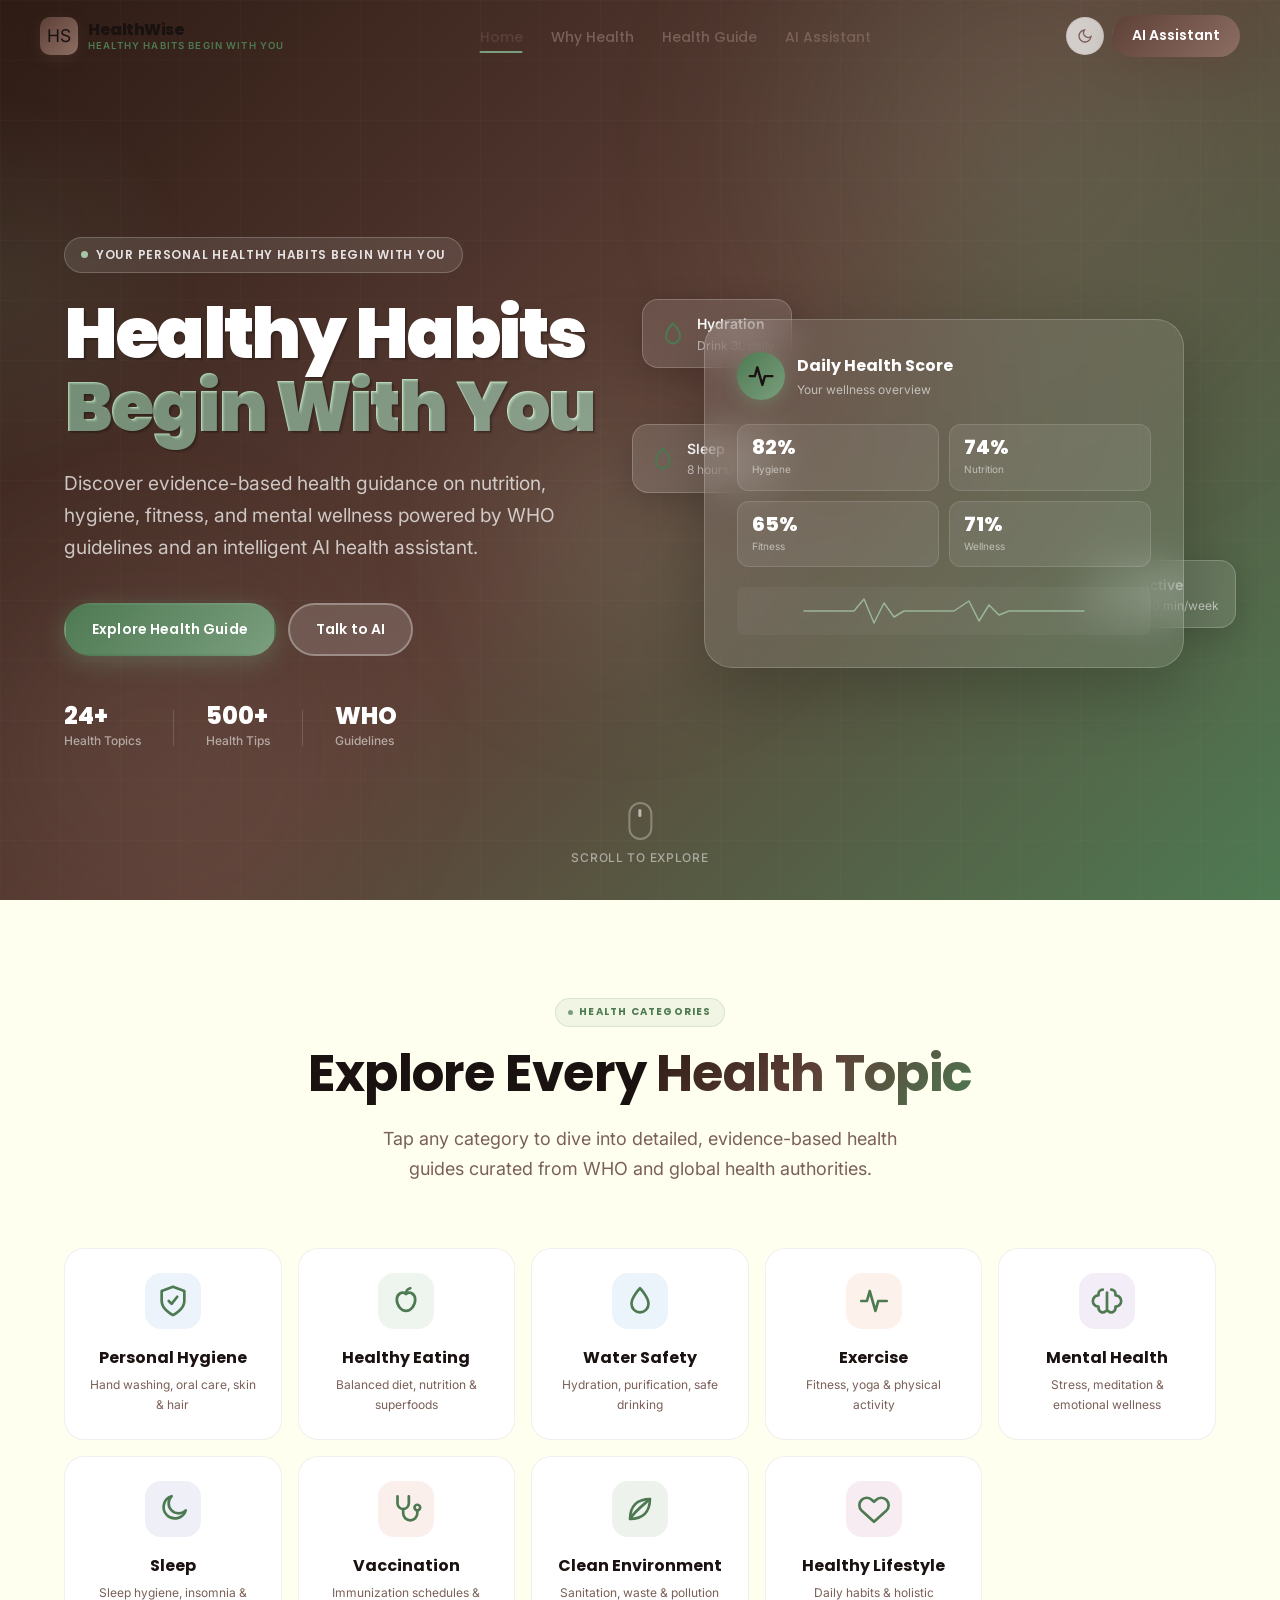
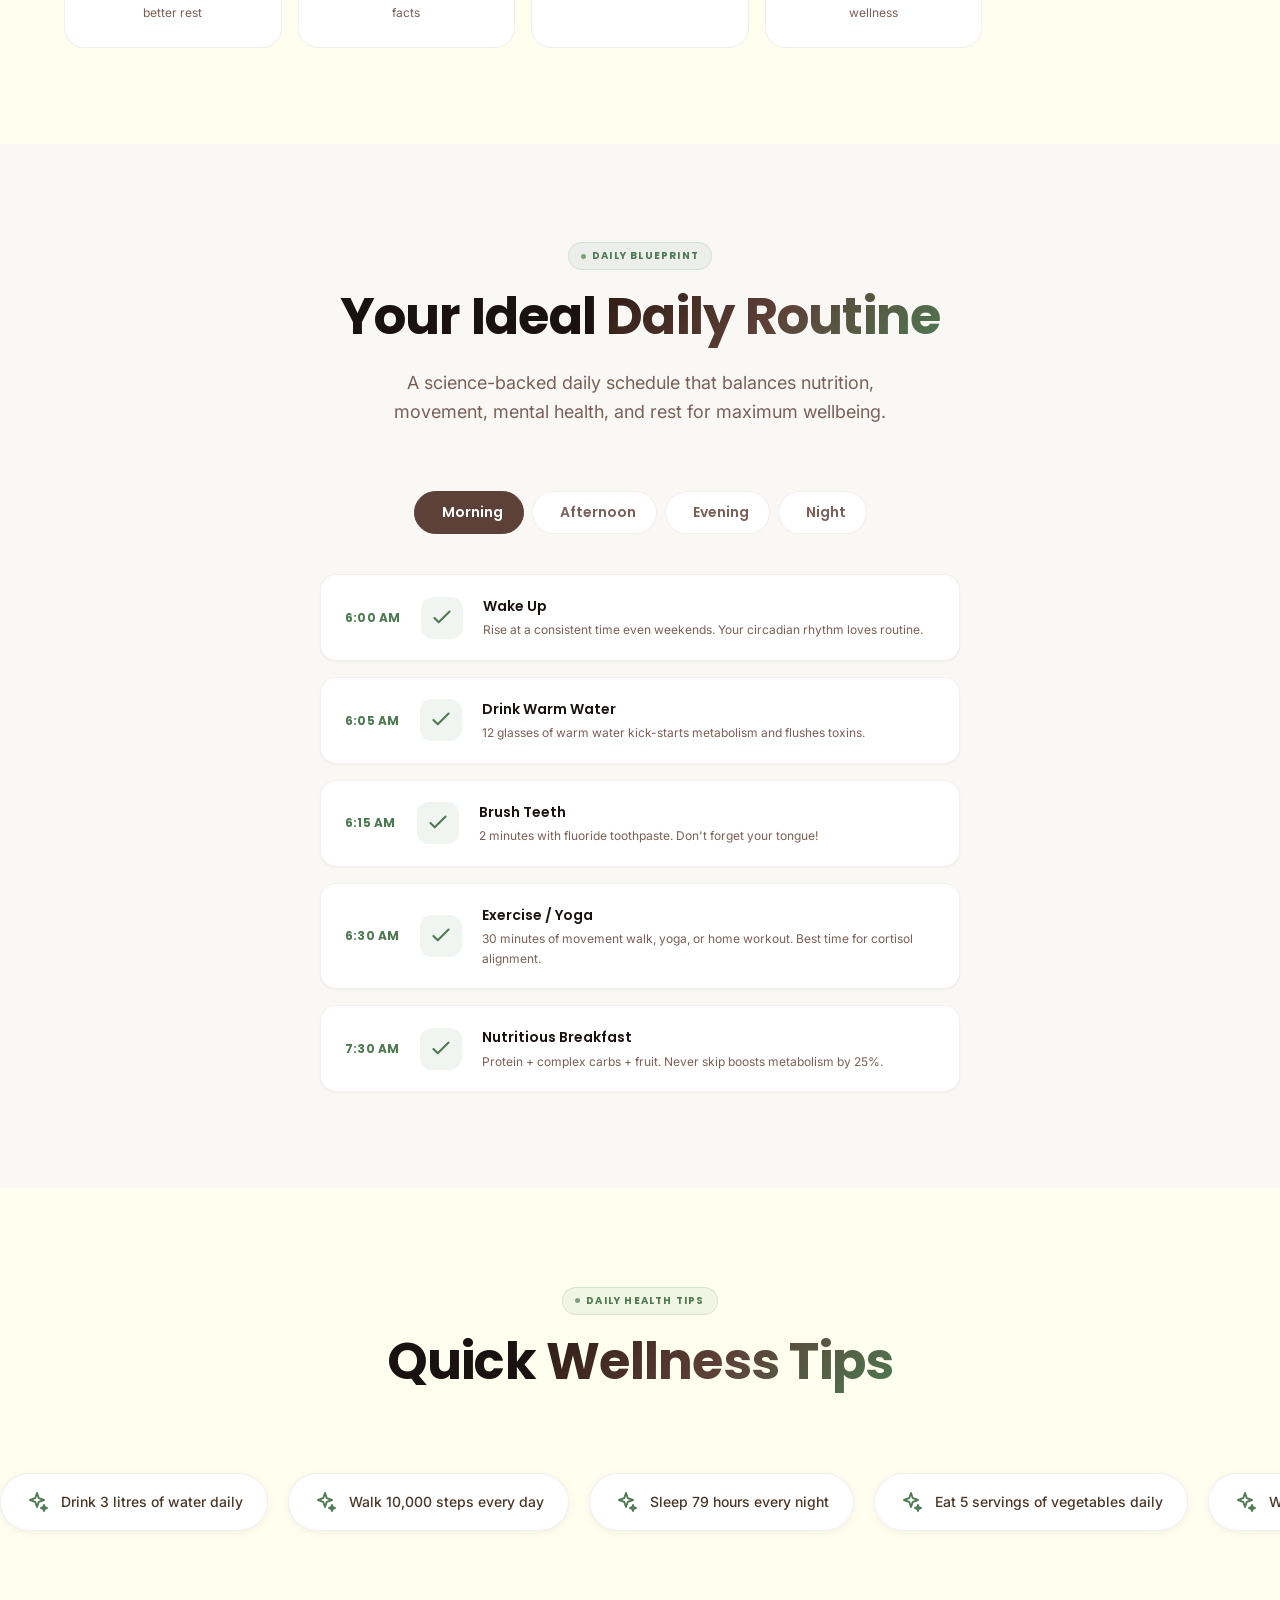
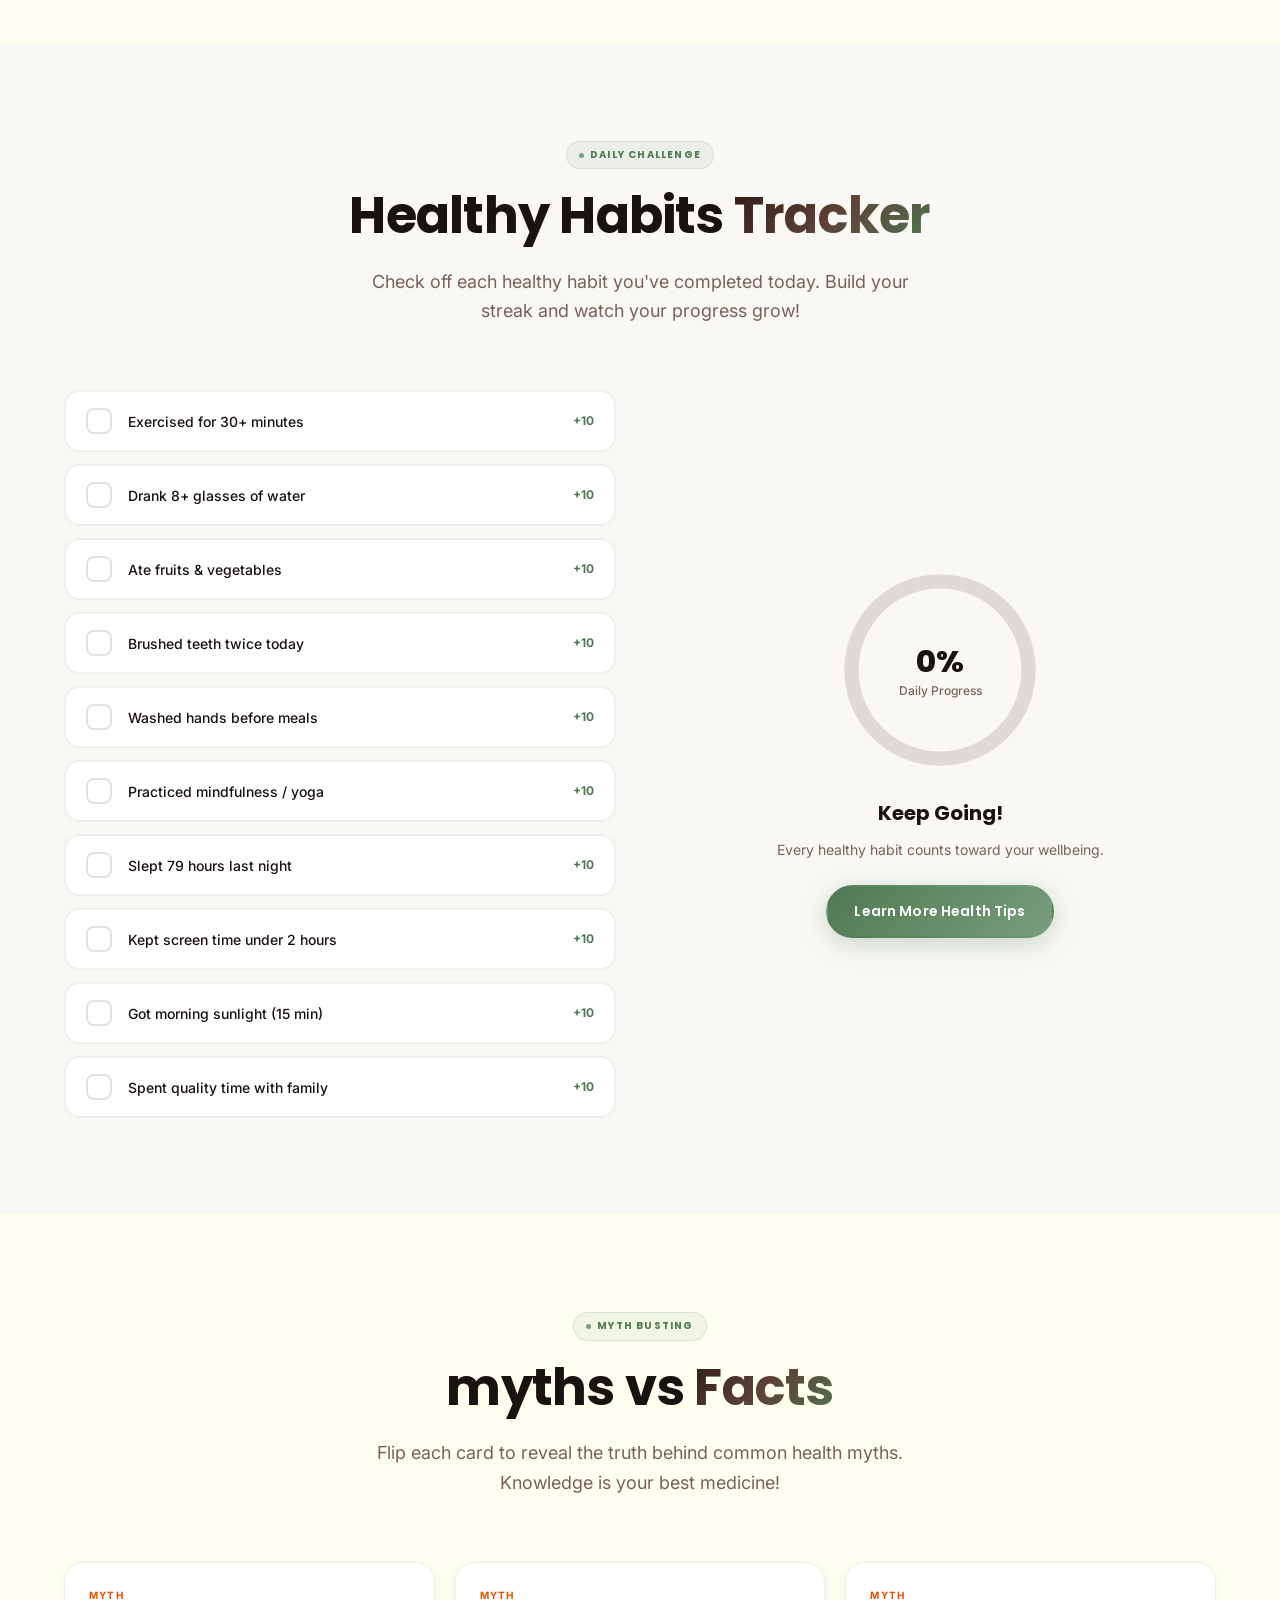
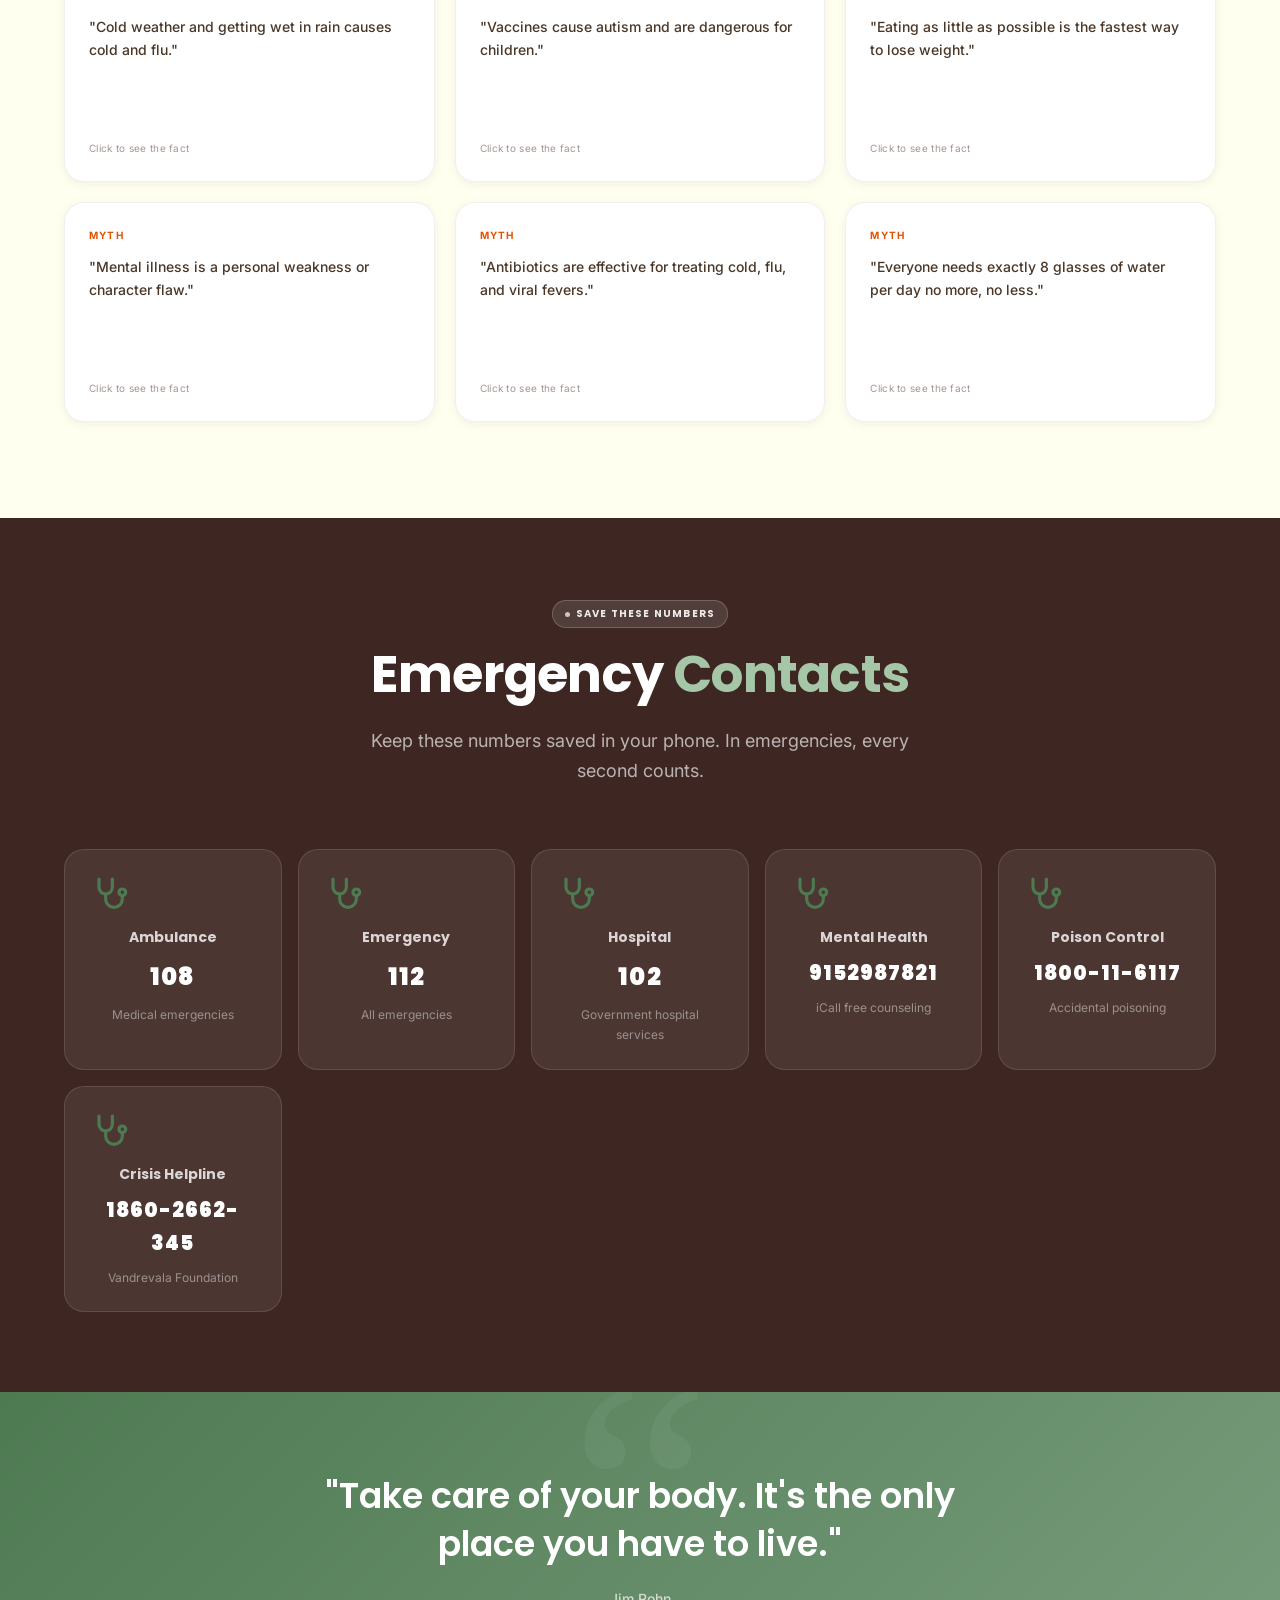
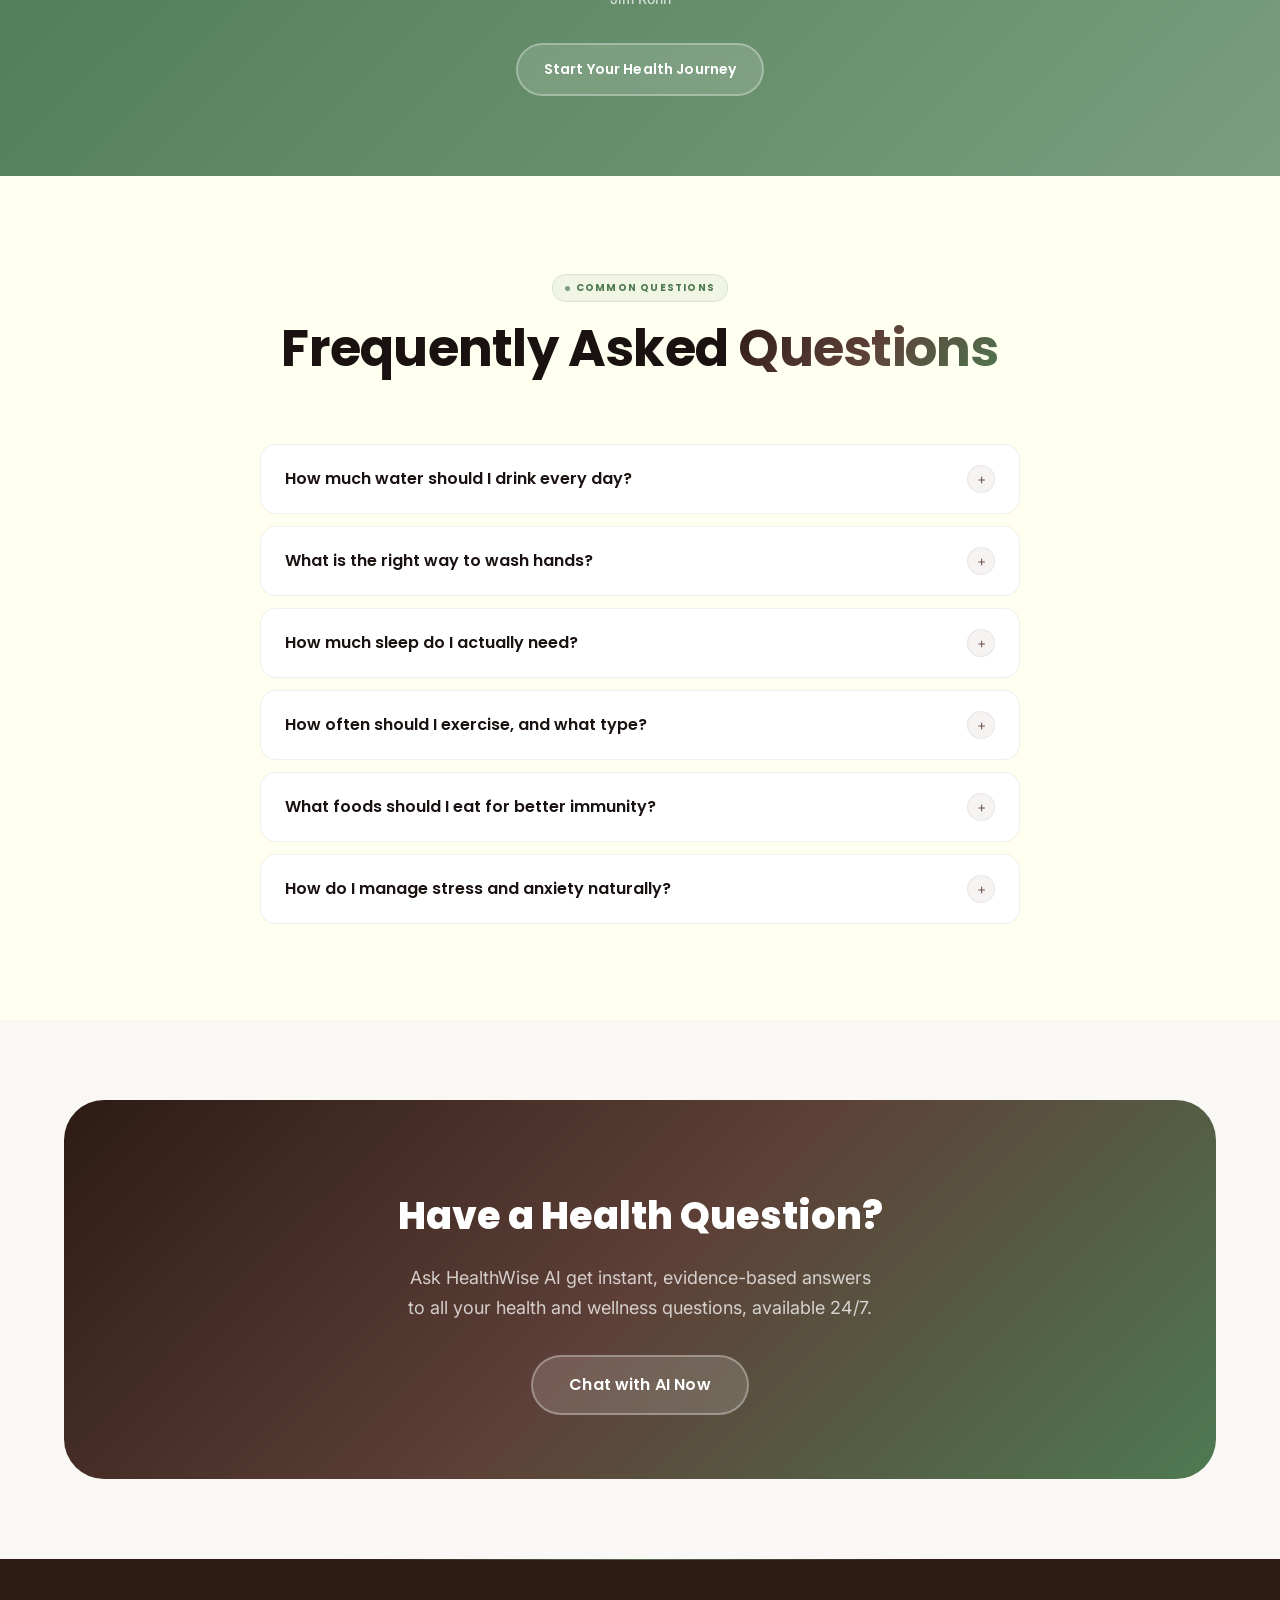
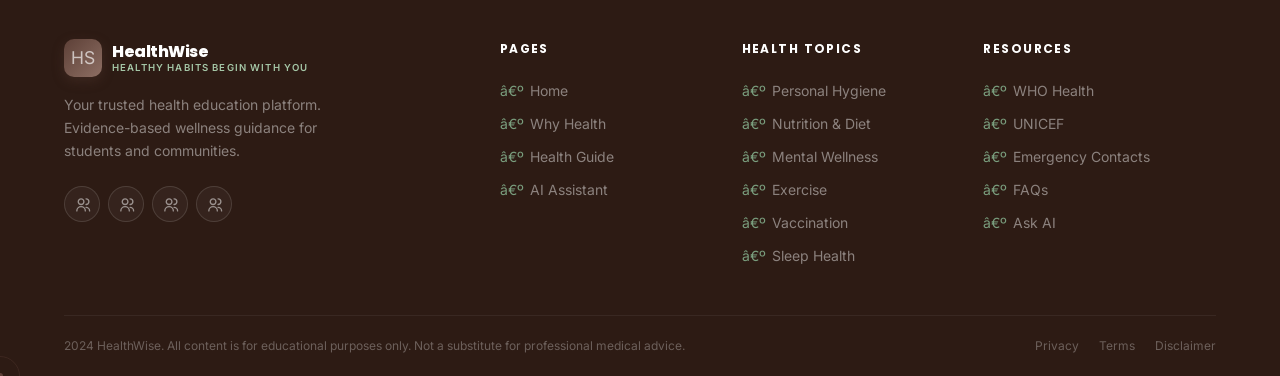
==== index.html @ 282c7755 "Add files via upload" ====
﻿<!DOCTYPE html>
<html lang="en" data-theme="light">
<head>
 <meta charset="UTF-8"/>
 <meta name="viewport" content="width=device-width, initial-scale=1.0"/>
 <meta name="description" content="HealthWise Your premium health education platform. Learn how to eat well, sleep better, move more, and live a healthier, happier life."/>
 <meta name="keywords" content="health education, healthy lifestyle, hygiene tips, mental wellness, nutrition, exercise, vaccination"/>
 <meta property="og:title" content="HealthWise Healthy Habits Begin With You"/>
 <meta property="og:description" content="Your personal health education platform. Discover health tips, wellness guides, and AI-powered health assistance."/>
 <meta property="og:type" content="website"/>
 <title>HealthWise Healthy Habits Begin With You</title>

 <link rel="preconnect" href="https://fonts.googleapis.com"/>
 <link rel="preconnect" href="https://fonts.gstatic.com" crossorigin/>
 <link href="https://fonts.googleapis.com/css2?family=Poppins:ital,wght@0,300;0,400;0,500;0,600;0,700;0,800;0,900&family=Inter:wght@300;400;500;600;700&display=swap" rel="stylesheet"/>

 <link rel="stylesheet" href="css/style.css"/>
 <link rel="stylesheet" href="css/animations.css"/>
 <link rel="stylesheet" href="css/responsive.css"/>

 <link rel="icon" href="data:image/svg+xml,<svg xmlns='http://www.w3.org/2000/svg' viewBox='0 0 100 100'><rect width='100' height='100' rx='24' fill='%234E7A52'/><text y='.8em' font-size='42' x='16' fill='white'>HS</text></svg>"/>

 <style>
 /* SVG gradient defs for ring */
 .ring-svg-defs { position: absolute; width: 0; height: 0; }
 </style>
</head>
<body>

<!-- SVG Gradient Defs -->
<svg class="ring-svg-defs" aria-hidden="true">
 <defs>
 <linearGradient id="ringGrad" x1="0%" y1="0%" x2="100%" y2="100%">
 <stop offset="0%" stop-color="#7A9E7E"/>
 <stop offset="100%" stop-color="#4E7A52"/>
 </linearGradient>
 </defs>
</svg>

<!-- =========================================================
 PAGE LOADER
 ========================================================= -->
<div id="loader" role="status" aria-label="Loading HealthWise">
 <div class="loader-brand">
 <div class="loader-icon">HS</div>
 <div>
 <div class="loader-name">HealthWise</div>
 <div class="loader-tagline">Healthy Habits Begin With You</div>
 </div>
 </div>
 <div class="loader-progress">
 <div class="loader-progress-fill"></div>
 </div>
 <div class="loader-status">Preparing your health journey</div>
</div>

<!-- Scroll Progress Bar -->
<div id="scroll-progress" aria-hidden="true"></div>

<!-- =========================================================
 NAVBAR
 ========================================================= -->
<nav id="nav" role="navigation" aria-label="Main navigation">
 <div class="nav-inner">
 <a href="index.html" class="nav-logo" aria-label="HealthWise Home">
 <div class="nav-logo-mark" aria-hidden="true">HS</div>
 <div class="nav-logo-copy">
 <span class="nav-logo-name">HealthWise</span>
 <span class="nav-logo-tag">Healthy Habits Begin With You</span>
 </div>
 </a>

 <ul class="nav-links" role="list">
 <li><a href="index.html" class="nav-link active" aria-current="page">Home</a></li>
 <li><a href="about.html" class="nav-link">Why Health</a></li>
 <li><a href="health.html" class="nav-link">Health Guide</a></li>
 <li><a href="assistant.html" class="nav-link">AI Assistant</a></li>
 </ul>

 <div class="nav-actions">
 <button class="nav-icon-btn" data-theme-toggle aria-label="Toggle dark mode" title="Toggle dark/light mode">
 
 </button>
 <a href="assistant.html" class="nav-cta-btn magnetic btn-magnetic" aria-label="Open AI Assistant">
 AI Assistant
 </a>
 <button class="nav-ham" id="nav-ham" aria-label="Open menu" aria-expanded="false" aria-controls="nav-drawer">
 <span></span><span></span><span></span>
 </button>
 </div>
 </div>
</nav>

<!-- Mobile Drawer -->
<div class="nav-drawer" id="nav-drawer" role="dialog" aria-label="Navigation menu">
 <div class="drawer-links">
 <a href="index.html" class="drawer-link" aria-current="page"> Home</a>
 <a href="about.html" class="drawer-link"> Why Health</a>
 <a href="health.html" class="drawer-link"> Health Guide</a>
 <a href="assistant.html" class="drawer-link"> AI Assistant</a>
 </div>
 <a href="assistant.html" class="btn btn-solid" style="display:flex;align-items:center;gap:8px;justify-content:center;">
 Chat with AI Health Assistant
 </a>
</div>

<!-- =========================================================
 HERO SECTION
 ========================================================= -->
<section id="hero" aria-label="Hero Healthy Habits Begin With You">
 <!-- Blobs -->
 <div class="blob blob-1" aria-hidden="true"></div>
 <div class="blob blob-2" aria-hidden="true"></div>
 <div class="blob blob-3" aria-hidden="true"></div>

 <!-- Grid overlay -->
 <div class="hero-grid-overlay" aria-hidden="true"></div>

 <!-- Particles -->
 <div class="hero-particles" aria-hidden="true"></div>

 <div class="hero-inner">
 <!-- Content -->
 <div class="hero-content">
 <div class="hero-label">
 <span class="hero-label-pulse" aria-hidden="true"></span>
 Your Personal Healthy Habits Begin With You
 </div>

 <h1 class="hero-title text-3d">
 Healthy Habits<br>
 <span class="hero-accent">Begin With You</span>
 </h1>

 <p class="hero-subtitle">
 Discover evidence-based health guidance on nutrition, hygiene, fitness, and mental wellness powered by WHO guidelines and an intelligent AI health assistant.
 </p>

 <div class="hero-actions">
 <a href="health.html" class="btn btn-accent magnetic" aria-label="Explore complete health guide">
 Explore Health Guide
 </a>
 <a href="assistant.html" class="btn btn-glass magnetic" aria-label="Chat with AI assistant">
 Talk to AI
 </a>
 </div>

 <div class="hero-stats" role="list" aria-label="Platform highlights">
 <div class="hero-stat-item" role="listitem">
 <span class="hero-stat-number">24+</span>
 <span class="hero-stat-label">Health Topics</span>
 </div>
 <div class="hero-stat-divider" aria-hidden="true"></div>
 <div class="hero-stat-item" role="listitem">
 <span class="hero-stat-number">500+</span>
 <span class="hero-stat-label">Health Tips</span>
 </div>
 <div class="hero-stat-divider" aria-hidden="true"></div>
 <div class="hero-stat-item" role="listitem">
 <span class="hero-stat-number">WHO</span>
 <span class="hero-stat-label">Guidelines</span>
 </div>
 </div>
 </div>

 <!-- Visual Card -->
 <div class="hero-visual" aria-hidden="true">
 <!-- Floating mini cards -->
 <div class="float-card float-card-1">
 <div class="fc-icon"></div>
 <div>
 <div class="fc-label">Hydration</div>
 <div class="fc-sub">Drink 3L daily</div>
 </div>
 </div>

 <div class="float-card float-card-2">
 <div class="fc-icon"></div>
 <div>
 <div class="fc-label">Active</div>
 <div class="fc-sub">150 min/week</div>
 </div>
 </div>

 <div class="float-card float-card-3">
 <div class="fc-icon"></div>
 <div>
 <div class="fc-label">Sleep</div>
 <div class="fc-sub">8 hours/night</div>
 </div>
 </div>

 <!-- Main card -->
 <div class="hero-main-card hero-card-stack tilt" data-tilt="8">
 <div class="hero-card-header">
 <div class="hc-avatar"></div>
 <div>
 <div class="hc-title">Daily Health Score</div>
 <div class="hc-sub">Your wellness overview</div>
 </div>
 </div>

 <div class="hc-metrics">
 <div class="hc-metric">
 <div class="hc-metric-value">82%</div>
 <div class="hc-metric-label">Hygiene</div>
 </div>
 <div class="hc-metric">
 <div class="hc-metric-value">74%</div>
 <div class="hc-metric-label">Nutrition</div>
 </div>
 <div class="hc-metric">
 <div class="hc-metric-value">65%</div>
 <div class="hc-metric-label">Fitness</div>
 </div>
 <div class="hc-metric">
 <div class="hc-metric-value">71%</div>
 <div class="hc-metric-label">Wellness</div>
 </div>
 </div>

 <!-- Pulse line -->
 <div class="hc-pulse-line">
 <svg aria-label="Health pulse visualization"></svg>
 </div>
 </div>
 </div>
 </div>

 <!-- Scroll Cue -->
 <div class="scroll-cue" role="button" tabindex="0" aria-label="Scroll down to explore">
 <div class="scroll-mouse">
 <div class="scroll-wheel"></div>
 </div>
 <span>Scroll to explore</span>
 </div>
</section>

<!-- =========================================================
 HEALTH CATEGORIES
 ========================================================= -->
<section id="categories" aria-labelledby="cat-heading">
 <div class="container">
 <div class="section-head">
 <div class="badge reveal">
 <span class="badge-dot" aria-hidden="true"></span>
 Health Categories
 </div>
 <h2 class="display-2 reveal delay-1" id="cat-heading">
 Explore Every <span class="gradient-text">Health Topic</span>
 </h2>
 <p class="section-desc reveal delay-2">
 Tap any category to dive into detailed, evidence-based health guides curated from WHO and global health authorities.
 </p>
 </div>

 <div class="cat-grid" role="list">
 <div class="cat-card cat-hygiene tilt reveal" data-cat="hygiene" data-href="health.html#hygiene" role="listitem" tabindex="0" aria-label="Personal Hygiene">
 <div class="cat-icon"></div>
 <div class="cat-name">Personal Hygiene</div>
 <div class="cat-desc">Hand washing, oral care, skin & hair</div>
 </div>
 <div class="cat-card cat-eating tilt reveal delay-1" data-cat="nutrition" data-href="health.html#nutrition" role="listitem" tabindex="0" aria-label="Healthy Eating">
 <div class="cat-icon"></div>
 <div class="cat-name">Healthy Eating</div>
 <div class="cat-desc">Balanced diet, nutrition & superfoods</div>
 </div>
 <div class="cat-card cat-water tilt reveal delay-2" data-cat="water" data-href="health.html#water" role="listitem" tabindex="0" aria-label="Water Safety">
 <div class="cat-icon"></div>
 <div class="cat-name">Water Safety</div>
 <div class="cat-desc">Hydration, purification, safe drinking</div>
 </div>
 <div class="cat-card cat-exercise tilt reveal delay-3" data-cat="exercise" data-href="health.html#exercise" role="listitem" tabindex="0" aria-label="Exercise & Fitness">
 <div class="cat-icon"></div>
 <div class="cat-name">Exercise</div>
 <div class="cat-desc">Fitness, yoga & physical activity</div>
 </div>
 <div class="cat-card cat-mental tilt reveal delay-4" data-cat="mental" data-href="health.html#mental" role="listitem" tabindex="0" aria-label="Mental Health">
 <div class="cat-icon"></div>
 <div class="cat-name">Mental Health</div>
 <div class="cat-desc">Stress, meditation & emotional wellness</div>
 </div>
 <div class="cat-card cat-sleep tilt reveal delay-5" data-cat="sleep" data-href="health.html#sleep" role="listitem" tabindex="0" aria-label="Sleep Health">
 <div class="cat-icon"></div>
 <div class="cat-name">Sleep</div>
 <div class="cat-desc">Sleep hygiene, insomnia & better rest</div>
 </div>
 <div class="cat-card cat-vaccine tilt reveal delay-6" data-cat="vaccine" data-href="health.html#vaccine" role="listitem" tabindex="0" aria-label="Vaccination">
 <div class="cat-icon"></div>
 <div class="cat-name">Vaccination</div>
 <div class="cat-desc">Immunization schedules & facts</div>
 </div>
 <div class="cat-card cat-environ tilt reveal delay-7" data-cat="environment" data-href="health.html#environment" role="listitem" tabindex="0" aria-label="Clean Environment">
 <div class="cat-icon"></div>
 <div class="cat-name">Clean Environment</div>
 <div class="cat-desc">Sanitation, waste & pollution</div>
 </div>
 <div class="cat-card cat-lifestyle tilt reveal delay-8" data-cat="lifestyle" data-href="health.html#lifestyle" role="listitem" tabindex="0" aria-label="Healthy Lifestyle">
 <div class="cat-icon"></div>
 <div class="cat-name">Healthy Lifestyle</div>
 <div class="cat-desc">Daily habits & holistic wellness</div>
 </div>
 </div>
 </div>
</section>

<!-- =========================================================
 DAILY ROUTINE
 ========================================================= -->
<section id="routine" aria-labelledby="routine-heading">
 <div class="container">
 <div class="section-head">
 <div class="badge reveal">
 <span class="badge-dot" aria-hidden="true"></span>
 Daily Blueprint
 </div>
 <h2 class="display-2 reveal delay-1" id="routine-heading">
 Your Ideal <span class="gradient-text">Daily Routine</span>
 </h2>
 <p class="section-desc reveal delay-2">
 A science-backed daily schedule that balances nutrition, movement, mental health, and rest for maximum wellbeing.
 </p>
 </div>

 <!-- Tabs -->
 <div class="routine-tabs" role="tablist" aria-label="Select time of day">
 <button class="rtab active" data-tab="tab-morning" role="tab" aria-selected="true" aria-controls="tab-morning">
 <span class="rtab-emoji"></span> Morning
 </button>
 <button class="rtab" data-tab="tab-afternoon" role="tab" aria-selected="false" aria-controls="tab-afternoon">
 <span class="rtab-emoji"></span> Afternoon
 </button>
 <button class="rtab" data-tab="tab-evening" role="tab" aria-selected="false" aria-controls="tab-evening">
 <span class="rtab-emoji"></span> Evening
 </button>
 <button class="rtab" data-tab="tab-night" role="tab" aria-selected="false" aria-controls="tab-night">
 <span class="rtab-emoji"></span> Night
 </button>
 </div>

 <!-- Morning Panel -->
 <div class="routine-panel active" id="tab-morning" role="tabpanel">
 <div class="routine-items">
 <div class="routine-item">
 <span class="ri-time">6:00 AM</span>
 <div class="ri-icon"></div>
 <div class="ri-text">
 <div class="ri-title">Wake Up</div>
 <div class="ri-desc">Rise at a consistent time even weekends. Your circadian rhythm loves routine.</div>
 </div>
 </div>
 <div class="routine-item">
 <span class="ri-time">6:05 AM</span>
 <div class="ri-icon"></div>
 <div class="ri-text">
 <div class="ri-title">Drink Warm Water</div>
 <div class="ri-desc">12 glasses of warm water kick-starts metabolism and flushes toxins.</div>
 </div>
 </div>
 <div class="routine-item">
 <span class="ri-time">6:15 AM</span>
 <div class="ri-icon"></div>
 <div class="ri-text">
 <div class="ri-title">Brush Teeth</div>
 <div class="ri-desc">2 minutes with fluoride toothpaste. Don't forget your tongue!</div>
 </div>
 </div>
 <div class="routine-item">
 <span class="ri-time">6:30 AM</span>
 <div class="ri-icon"></div>
 <div class="ri-text">
 <div class="ri-title">Exercise / Yoga</div>
 <div class="ri-desc">30 minutes of movement walk, yoga, or home workout. Best time for cortisol alignment.</div>
 </div>
 </div>
 <div class="routine-item">
 <span class="ri-time">7:30 AM</span>
 <div class="ri-icon"></div>
 <div class="ri-text">
 <div class="ri-title">Nutritious Breakfast</div>
 <div class="ri-desc">Protein + complex carbs + fruit. Never skip boosts metabolism by 25%.</div>
 </div>
 </div>
 </div>
 </div>

 <!-- Afternoon Panel -->
 <div class="routine-panel" id="tab-afternoon" role="tabpanel">
 <div class="routine-items">
 <div class="routine-item">
 <span class="ri-time">12:30 PM</span>
 <div class="ri-icon"></div>
 <div class="ri-text">
 <div class="ri-title">Wash Hands Before Lunch</div>
 <div class="ri-desc">Always wash hands for 20 seconds with soap before eating.</div>
 </div>
 </div>
 <div class="routine-item">
 <span class="ri-time">12:45 PM</span>
 <div class="ri-icon"></div>
 <div class="ri-text">
 <div class="ri-title">Balanced Lunch</div>
 <div class="ri-desc">Dal, vegetables, whole grain roti, and salad. Half your plate = veggies.</div>
 </div>
 </div>
 <div class="routine-item">
 <span class="ri-time">1:30 PM</span>
 <div class="ri-icon"></div>
 <div class="ri-text">
 <div class="ri-title">Post-Lunch Walk</div>
 <div class="ri-desc">10-minute walk after meals improves blood sugar and digestion significantly.</div>
 </div>
 </div>
 <div class="routine-item">
 <span class="ri-time">3:00 PM</span>
 <div class="ri-icon"></div>
 <div class="ri-text">
 <div class="ri-title">Mindfulness Break</div>
 <div class="ri-desc">5-minute deep breathing. Box breathing: 4-4-4-4 reduces afternoon stress.</div>
 </div>
 </div>
 <div class="routine-item">
 <span class="ri-time">4:00 PM</span>
 <div class="ri-icon"></div>
 <div class="ri-text">
 <div class="ri-title">Healthy Snack</div>
 <div class="ri-desc">Fruit, nuts, or sprouts. Avoid packaged snacks high in sugar and salt.</div>
 </div>
 </div>
 </div>
 </div>

 <!-- Evening Panel -->
 <div class="routine-panel" id="tab-evening" role="tabpanel">
 <div class="routine-items">
 <div class="routine-item">
 <span class="ri-time">5:30 PM</span>
 <div class="ri-icon"></div>
 <div class="ri-text">
 <div class="ri-title">Outdoor Walk</div>
 <div class="ri-desc">30 minutes in nature reduces cortisol and boosts serotonin. Take family or friends!</div>
 </div>
 </div>
 <div class="routine-item">
 <span class="ri-time">7:00 PM</span>
 <div class="ri-icon"></div>
 <div class="ri-text">
 <div class="ri-title">Family Time</div>
 <div class="ri-desc">Social connection is a key longevity factor. Meaningful conversations matter.</div>
 </div>
 </div>
 <div class="routine-item">
 <span class="ri-time">7:30 PM</span>
 <div class="ri-icon"></div>
 <div class="ri-text">
 <div class="ri-title">Light Dinner</div>
 <div class="ri-desc">Dinner should be your lightest meal. Avoid heavy, fried food after sunset.</div>
 </div>
 </div>
 <div class="routine-item">
 <span class="ri-time">8:30 PM</span>
 <div class="ri-icon"></div>
 <div class="ri-text">
 <div class="ri-title">Reading / Learning</div>
 <div class="ri-desc">30 minutes of non-screen reading improves focus and winds down your brain for sleep.</div>
 </div>
 </div>
 </div>
 </div>

 <!-- Night Panel -->
 <div class="routine-panel" id="tab-night" role="tabpanel">
 <div class="routine-items">
 <div class="routine-item">
 <span class="ri-time">9:00 PM</span>
 <div class="ri-icon"></div>
 <div class="ri-text">
 <div class="ri-title">Phone Away</div>
 <div class="ri-desc">Blue light from screens suppresses melatonin. Screens off 1 hour before sleep.</div>
 </div>
 </div>
 <div class="routine-item">
 <span class="ri-time">9:30 PM</span>
 <div class="ri-icon"></div>
 <div class="ri-text">
 <div class="ri-title">Brush Teeth + Skin Care</div>
 <div class="ri-desc">Night is when skin repairs. Cleanse and moisturize. Oil pulling optional.</div>
 </div>
 </div>
 <div class="routine-item">
 <span class="ri-time">9:45 PM</span>
 <div class="ri-icon"></div>
 <div class="ri-text">
 <div class="ri-title">Gratitude Journal</div>
 <div class="ri-desc">Write 3 things you're grateful for. Clinically proven to improve happiness.</div>
 </div>
 </div>
 <div class="routine-item">
 <span class="ri-time">10:00 PM</span>
 <div class="ri-icon"></div>
 <div class="ri-text">
 <div class="ri-title">Sleep</div>
 <div class="ri-desc">7-9 hours of quality sleep. Your brain clears toxins, repairs tissue, consolidates memory.</div>
 </div>
 </div>
 </div>
 </div>
 </div>
</section>

<!-- =========================================================
 HEALTH TIPS RUNNER
 ========================================================= -->
<section id="tips" aria-labelledby="tips-heading">
 <div class="container">
 <div class="section-head">
 <div class="badge reveal">
 <span class="badge-dot" aria-hidden="true"></span>
 Daily Health Tips
 </div>
 <h2 class="display-2 reveal delay-1" id="tips-heading">Quick <span class="gradient-text">Wellness Tips</span></h2>
 </div>
 </div>

 <!-- Infinite Runner -->
 <div style="position:relative;overflow:hidden;padding:var(--s-4) 0;" aria-label="Scrolling health tips">
 <div class="tips-runner">
 <div class="tip-pill"><span class="tip-pill-icon"></span> Drink 3 litres of water daily</div>
 <div class="tip-pill"><span class="tip-pill-icon"></span> Walk 10,000 steps every day</div>
 <div class="tip-pill"><span class="tip-pill-icon"></span> Sleep 79 hours every night</div>
 <div class="tip-pill"><span class="tip-pill-icon"></span> Eat 5 servings of vegetables daily</div>
 <div class="tip-pill"><span class="tip-pill-icon"></span> Wash hands for 20 seconds with soap</div>
 <div class="tip-pill"><span class="tip-pill-icon"></span> Meditate for 10 minutes daily</div>
 <div class="tip-pill"><span class="tip-pill-icon"></span> Get 15 min of morning sunlight</div>
 <div class="tip-pill"><span class="tip-pill-icon"></span> Never smoke or use tobacco</div>
 <div class="tip-pill"><span class="tip-pill-icon"></span> Connect with loved ones daily</div>
 <div class="tip-pill"><span class="tip-pill-icon"></span> Cook food at home more often</div>
 <div class="tip-pill"><span class="tip-pill-icon"></span> Take vaccines on schedule</div>
 <div class="tip-pill"><span class="tip-pill-icon"></span> No screens 1 hour before bed</div>
 <div class="tip-pill"><span class="tip-pill-icon"></span> Brush teeth twice, floss once daily</div>
 <div class="tip-pill"><span class="tip-pill-icon"></span> Add turmeric to your diet daily</div>
 <div class="tip-pill"><span class="tip-pill-icon"></span> Strength train 2x per week</div>
 <div class="tip-pill"><span class="tip-pill-icon"></span> Check blood pressure annually</div>
 <!-- Duplicate for loop -->
 <div class="tip-pill"><span class="tip-pill-icon"></span> Drink 3 litres of water daily</div>
 <div class="tip-pill"><span class="tip-pill-icon"></span> Walk 10,000 steps every day</div>
 <div class="tip-pill"><span class="tip-pill-icon"></span> Sleep 79 hours every night</div>
 <div class="tip-pill"><span class="tip-pill-icon"></span> Eat 5 servings of vegetables daily</div>
 <div class="tip-pill"><span class="tip-pill-icon"></span> Wash hands for 20 seconds with soap</div>
 <div class="tip-pill"><span class="tip-pill-icon"></span> Meditate for 10 minutes daily</div>
 <div class="tip-pill"><span class="tip-pill-icon"></span> Get 15 min of morning sunlight</div>
 <div class="tip-pill"><span class="tip-pill-icon"></span> Never smoke or use tobacco</div>
 </div>
 </div>
</section>

<!-- =========================================================
 HABIT TRACKER
 ========================================================= -->
<section id="habits" aria-labelledby="habits-heading">
 <div class="container">
 <div class="section-head">
 <div class="badge reveal">
 <span class="badge-dot" aria-hidden="true"></span>
 Daily Challenge
 </div>
 <h2 class="display-2 reveal delay-1" id="habits-heading">
 Healthy Habits <span class="gradient-text">Tracker</span>
 </h2>
 <p class="section-desc reveal delay-2">
 Check off each healthy habit you've completed today. Build your streak and watch your progress grow!
 </p>
 </div>

 <div class="habits-inner">
 <!-- Habit List -->
 <div class="habit-list" role="list" aria-label="Daily healthy habits checklist">
 <div class="habit-item tilt" role="listitem" tabindex="0" aria-label="Exercised 30 minutes click to mark done">
 <div class="habit-cb"><span class="habit-check" aria-hidden="true"></span></div>
 <span class="habit-label"> Exercised for 30+ minutes</span>
 <span class="habit-point">+10</span>
 </div>
 <div class="habit-item tilt" role="listitem" tabindex="0">
 <div class="habit-cb"><span class="habit-check" aria-hidden="true"></span></div>
 <span class="habit-label"> Drank 8+ glasses of water</span>
 <span class="habit-point">+10</span>
 </div>
 <div class="habit-item tilt" role="listitem" tabindex="0">
 <div class="habit-cb"><span class="habit-check" aria-hidden="true"></span></div>
 <span class="habit-label"> Ate fruits & vegetables</span>
 <span class="habit-point">+10</span>
 </div>
 <div class="habit-item tilt" role="listitem" tabindex="0">
 <div class="habit-cb"><span class="habit-check" aria-hidden="true"></span></div>
 <span class="habit-label"> Brushed teeth twice today</span>
 <span class="habit-point">+10</span>
 </div>
 <div class="habit-item tilt" role="listitem" tabindex="0">
 <div class="habit-cb"><span class="habit-check" aria-hidden="true"></span></div>
 <span class="habit-label"> Washed hands before meals</span>
 <span class="habit-point">+10</span>
 </div>
 <div class="habit-item tilt" role="listitem" tabindex="0">
 <div class="habit-cb"><span class="habit-check" aria-hidden="true"></span></div>
 <span class="habit-label"> Practiced mindfulness / yoga</span>
 <span class="habit-point">+10</span>
 </div>
 <div class="habit-item tilt" role="listitem" tabindex="0">
 <div class="habit-cb"><span class="habit-check" aria-hidden="true"></span></div>
 <span class="habit-label"> Slept 79 hours last night</span>
 <span class="habit-point">+10</span>
 </div>
 <div class="habit-item tilt" role="listitem" tabindex="0">
 <div class="habit-cb"><span class="habit-check" aria-hidden="true"></span></div>
 <span class="habit-label"> Kept screen time under 2 hours</span>
 <span class="habit-point">+10</span>
 </div>
 <div class="habit-item tilt" role="listitem" tabindex="0">
 <div class="habit-cb"><span class="habit-check" aria-hidden="true"></span></div>
 <span class="habit-label"> Got morning sunlight (15 min)</span>
 <span class="habit-point">+10</span>
 </div>
 <div class="habit-item tilt" role="listitem" tabindex="0">
 <div class="habit-cb"><span class="habit-check" aria-hidden="true"></span></div>
 <span class="habit-label"> Spent quality time with family</span>
 <span class="habit-point">+10</span>
 </div>
 </div>

 <!-- Progress Ring -->
 <div class="progress-ring-wrap">
 <div class="ring-relative">
 <svg class="progress-ring-svg" viewBox="0 0 140 140" aria-label="Habit completion progress">
 <circle class="progress-ring-track" cx="70" cy="70" r="62"/>
 <circle class="progress-ring-fill" cx="70" cy="70" r="62"/>
 </svg>
 <div class="ring-center">
 <div class="ring-percent" aria-live="polite">0%</div>
 <div class="ring-label">Daily Progress</div>
 </div>
 </div>

 <div style="text-align:center;">
 <div style="font-family:var(--font-display);font-size:var(--fs-xl);font-weight:700;color:var(--text-primary);margin-bottom:var(--s-2);">
 Keep Going! 
 </div>
 <div style="font-size:var(--fs-sm);color:var(--text-muted);margin-bottom:var(--s-6);">
 Every healthy habit counts toward your wellbeing.
 </div>
 <a href="health.html" class="btn btn-accent" style="font-size:var(--fs-sm);">
 Learn More Health Tips
 </a>
 </div>
 </div>
 </div>
 </div>
</section>

<!-- =========================================================
 myths VS FACTS
 ========================================================= -->
<section id="myths" aria-labelledby="myths-heading">
 <div class="container">
 <div class="section-head">
 <div class="badge reveal">
 <span class="badge-dot" aria-hidden="true"></span>
 Myth Busting
 </div>
 <h2 class="display-2 reveal delay-1" id="myths-heading">
 myths vs <span class="gradient-text">Facts</span>
 </h2>
 <p class="section-desc reveal delay-2">
 Flip each card to reveal the truth behind common health myths. Knowledge is your best medicine!
 </p>
 </div>

 <div class="myths-grid">
 <div class="flip-card reveal" role="article" tabindex="0" aria-label="Myth: Cold weather causes flu">
 <div class="flip-card-inner">
 <div class="flip-front">
 <div class="flip-tag"> Myth</div>
 <p class="flip-text">"Cold weather and getting wet in rain causes cold and flu."</p>
 <div class="flip-hint">Click to see the fact </div>
 </div>
 <div class="flip-back">
 <div class="flip-tag"> Fact</div>
 <p class="flip-text">Viruses cause cold and flu not cold temperatures. You can catch flu in summer too. Viruses spread person-to-person, not through weather.</p>
 </div>
 </div>
 </div>

 <div class="flip-card reveal delay-1" role="article" tabindex="0" aria-label="Myth: Vaccines cause autism">
 <div class="flip-card-inner">
 <div class="flip-front">
 <div class="flip-tag"> Myth</div>
 <p class="flip-text">"Vaccines cause autism and are dangerous for children."</p>
 <div class="flip-hint">Click to see the fact </div>
 </div>
 <div class="flip-back">
 <div class="flip-tag"> Fact</div>
 <p class="flip-text">No scientific evidence supports this. The original claim was from a fraudulent, retracted study. WHO, CDC, and 1.2M+ child studies confirm vaccines are safe.</p>
 </div>
 </div>
 </div>

 <div class="flip-card reveal delay-2" role="article" tabindex="0" aria-label="Myth: Eating less is best for weight loss">
 <div class="flip-card-inner">
 <div class="flip-front">
 <div class="flip-tag"> Myth</div>
 <p class="flip-text">"Eating as little as possible is the fastest way to lose weight."</p>
 <div class="flip-hint">Click to see the fact </div>
 </div>
 <div class="flip-back">
 <div class="flip-tag"> Fact</div>
 <p class="flip-text">Severe caloric restriction slows metabolism, causes muscle loss, and leads to nutrient deficiencies. A modest deficit + exercise + balanced diet is the right approach.</p>
 </div>
 </div>
 </div>

 <div class="flip-card reveal delay-3" role="article" tabindex="0" aria-label="Myth: Mental illness is weakness">
 <div class="flip-card-inner">
 <div class="flip-front">
 <div class="flip-tag"> Myth</div>
 <p class="flip-text">"Mental illness is a personal weakness or character flaw."</p>
 <div class="flip-hint">Click to see the fact </div>
 </div>
 <div class="flip-back">
 <div class="flip-tag"> Fact</div>
 <p class="flip-text">Mental illness is a medical condition with biological, genetic, and environmental causes just like diabetes or asthma. Seeking help is a sign of strength.</p>
 </div>
 </div>
 </div>

 <div class="flip-card reveal delay-4" role="article" tabindex="0" aria-label="Myth: Antibiotics cure flu">
 <div class="flip-card-inner">
 <div class="flip-front">
 <div class="flip-tag"> Myth</div>
 <p class="flip-text">"Antibiotics are effective for treating cold, flu, and viral fevers."</p>
 <div class="flip-hint">Click to see the fact </div>
 </div>
 <div class="flip-back">
 <div class="flip-tag"> Fact</div>
 <p class="flip-text">Antibiotics only kill bacteria, NOT viruses. Misusing them creates drug-resistant superbugs one of WHO's top global health threats. Never self-medicate with antibiotics.</p>
 </div>
 </div>
 </div>

 <div class="flip-card reveal delay-5" role="article" tabindex="0" aria-label="Myth: You need 8 glasses of water exactly">
 <div class="flip-card-inner">
 <div class="flip-front">
 <div class="flip-tag"> Myth</div>
 <p class="flip-text">"Everyone needs exactly 8 glasses of water per day no more, no less."</p>
 <div class="flip-hint">Click to see the fact </div>
 </div>
 <div class="flip-back">
 <div class="flip-tag"> Fact</div>
 <p class="flip-text">Water needs vary by age, weight, activity, and climate. The best indicator is urine color pale yellow means good hydration. Adults generally need 2.53.5L daily.</p>
 </div>
 </div>
 </div>
 </div>
 </div>
</section>

<!-- =========================================================
 EMERGENCY CONTACTS
 ========================================================= -->
<section id="emergency" aria-labelledby="emergency-heading">
 <div class="container">
 <div class="section-head" style="color:white;">
 <div class="badge reveal" style="background:rgba(255,255,255,0.1);color:rgba(255,255,255,0.9);border-color:rgba(255,255,255,0.2);">
 <span class="badge-dot" style="background:rgba(255,255,255,0.7);" aria-hidden="true"></span>
 Save These Numbers
 </div>
 <h2 class="display-2 reveal delay-1" style="color:white;" id="emergency-heading">
 Emergency <span style="color:var(--green-300);">Contacts</span>
 </h2>
 <p class="section-desc reveal delay-2" style="color:rgba(255,255,255,0.65);">
 Keep these numbers saved in your phone. In emergencies, every second counts.
 </p>
 </div>

 <div class="emergency-grid">
 <div class="em-card reveal" role="article" aria-label="Ambulance 108">
 <div class="em-icon"></div>
 <div class="em-name">Ambulance</div>
 <div class="em-number">108</div>
 <div class="em-desc">Medical emergencies</div>
 </div>
 <div class="em-card reveal delay-1" role="article" aria-label="Emergency 112">
 <div class="em-icon"></div>
 <div class="em-name">Emergency</div>
 <div class="em-number">112</div>
 <div class="em-desc">All emergencies</div>
 </div>
 <div class="em-card reveal delay-2" role="article" aria-label="Ambulance 102">
 <div class="em-icon"></div>
 <div class="em-name">Hospital</div>
 <div class="em-number">102</div>
 <div class="em-desc">Government hospital services</div>
 </div>
 <div class="em-card reveal delay-3" role="article" aria-label="Mental Health iCall">
 <div class="em-icon"></div>
 <div class="em-name">Mental Health</div>
 <div class="em-number" style="font-size:var(--fs-xl);">9152987821</div>
 <div class="em-desc">iCall free counseling</div>
 </div>
 <div class="em-card reveal delay-4" role="article" aria-label="Poison Control helpline">
 <div class="em-icon"></div>
 <div class="em-name">Poison Control</div>
 <div class="em-number" style="font-size:var(--fs-xl);">1800-11-6117</div>
 <div class="em-desc">Accidental poisoning</div>
 </div>
 <div class="em-card reveal delay-5" role="article" aria-label="Vandrevala Foundation">
 <div class="em-icon"></div>
 <div class="em-name">Crisis Helpline</div>
 <div class="em-number" style="font-size:var(--fs-xl);">1860-2662-345</div>
 <div class="em-desc">Vandrevala Foundation</div>
 </div>
 </div>
 </div>
</section>

<!-- =========================================================
 HEALTH QUOTE
 ========================================================= -->
<section id="quote" aria-labelledby="quote-text">
 <div class="container-sm" style="position:relative;z-index:1;">
 <blockquote>
 <p class="quote-text reveal" id="quote-text">
 "Take care of your body. It's the only place you have to live."
 </p>
 <footer class="quote-author reveal delay-1"> Jim Rohn</footer>
 </blockquote>
 <div style="display:flex;justify-content:center;margin-top:var(--s-8);" class="reveal delay-2">
 <a href="health.html" class="btn btn-glass magnetic" aria-label="Start your health journey">
 Start Your Health Journey 
 </a>
 </div>
 </div>
</section>

<!-- =========================================================
 FAQ
 ========================================================= -->
<section id="faq" aria-labelledby="faq-heading">
 <div class="container">
 <div class="section-head">
 <div class="badge reveal">
 <span class="badge-dot" aria-hidden="true"></span>
 Common Questions
 </div>
 <h2 class="display-2 reveal delay-1" id="faq-heading">
 Frequently Asked <span class="gradient-text">Questions</span>
 </h2>
 </div>

 <div class="faq-list">
 <div class="faq-item">
 <div class="faq-q" role="button" tabindex="0" aria-expanded="false">
 <span class="faq-q-text">How much water should I drink every day?</span>
 <div class="faq-toggle" aria-hidden="true">+</div>
 </div>
 <div class="faq-body" role="region">
 <div class="faq-body-inner">Adults generally need 2.53.5 litres (812 glasses) of water per day. However, needs vary by activity level, climate, and body weight. The best indicator is urine color pale yellow means you're well hydrated. Drink more during exercise, hot weather, or illness. Start with a glass of warm water first thing in the morning for maximum benefit.</div>
 </div>
 </div>

 <div class="faq-item">
 <div class="faq-q" role="button" tabindex="0" aria-expanded="false">
 <span class="faq-q-text">What is the right way to wash hands?</span>
 <div class="faq-toggle" aria-hidden="true">+</div>
 </div>
 <div class="faq-body" role="region">
 <div class="faq-body-inner">WHO recommends 6 steps: (1) Wet hands with clean water, (2) Apply soap to cover all surfaces, (3) Rub palms together, (4) Rub back of each hand, (5) Interlace fingers to clean between, (6) Rinse under running water and dry with clean towel. Total time should be minimum 20 seconds about the time to hum "Happy Birthday" twice.</div>
 </div>
 </div>

 <div class="faq-item">
 <div class="faq-q" role="button" tabindex="0" aria-expanded="false">
 <span class="faq-q-text">How much sleep do I actually need?</span>
 <div class="faq-toggle" aria-hidden="true">+</div>
 </div>
 <div class="faq-body" role="region">
 <div class="faq-body-inner">According to the National Sleep Foundation: adults need 79 hours, teenagers 810 hours, children 612 years need 912 hours. Consistency matters as much as duration sleeping at the same time every day (including weekends) optimizes your circadian rhythm. Sleep deprivation equivalent to drunk driving after just 1719 hours awake.</div>
 </div>
 </div>

 <div class="faq-item">
 <div class="faq-q" role="button" tabindex="0" aria-expanded="false">
 <span class="faq-q-text">How often should I exercise, and what type?</span>
 <div class="faq-toggle" aria-hidden="true">+</div>
 </div>
 <div class="faq-body" role="region">
 <div class="faq-body-inner">WHO recommends at least 150300 minutes of moderate aerobic activity per week (like brisk walking, cycling) or 75150 minutes of vigorous activity. Add muscle-strengthening exercises 2 days/week. Even short 10-minute sessions count! If you're sedentary, start with 10-minute walks and gradually increase. Any movement is better than none.</div>
 </div>
 </div>

 <div class="faq-item">
 <div class="faq-q" role="button" tabindex="0" aria-expanded="false">
 <span class="faq-q-text">What foods should I eat for better immunity?</span>
 <div class="faq-toggle" aria-hidden="true">+</div>
 </div>
 <div class="faq-body" role="region">
 <div class="faq-body-inner">Key immunity-boosting foods include: Vitamin C rich foods (amla, lemon, bell peppers), Zinc-rich foods (pumpkin seeds, chickpeas), Garlic and ginger (antimicrobial), Turmeric (anti-inflammatory), Vitamin D sources (fatty fish, egg yolks, sunlight), fermented foods (curd, idli) for gut health, and colorful vegetables for antioxidants. Remember: no single food boosts immunity it's the overall diet pattern that matters.</div>
 </div>
 </div>

 <div class="faq-item">
 <div class="faq-q" role="button" tabindex="0" aria-expanded="false">
 <span class="faq-q-text">How do I manage stress and anxiety naturally?</span>
 <div class="faq-toggle" aria-hidden="true">+</div>
 </div>
 <div class="faq-body" role="region">
 <div class="faq-body-inner">Evidence-based natural approaches include: Regular exercise (as effective as medication for mild depression), Mindfulness meditation (10 min daily reduces anxiety by 30%), Deep breathing exercises (4-7-8 technique), Quality sleep, Social connection, Time in nature (proven cortisol reducer), Journaling, Limiting news and social media, and Eating a balanced diet. If symptoms are severe or persistent, please consult a mental health professional it's a sign of strength, not weakness.</div>
 </div>
 </div>
 </div>
 </div>
</section>

<!-- =========================================================
 AI CTA
 ========================================================= -->
<section style="padding:var(--s-20) 0;background:var(--surface-2);" aria-labelledby="ai-cta-heading">
 <div class="container">
 <div style="background:var(--g-hero);border-radius:var(--r-3xl);padding:var(--s-16) var(--s-12);text-align:center;position:relative;overflow:hidden;" class="reveal tilt">
 <div class="blob" style="width:300px;height:300px;top:-100px;right:-50px;opacity:0.2;" aria-hidden="true"></div>
 <div style="font-size:3rem;margin-bottom:var(--s-5);" aria-hidden="true"></div>
 <h2 style="font-family:var(--font-display);font-size:clamp(1.8rem,3vw,2.5rem);font-weight:800;color:white;margin-bottom:var(--s-4);" id="ai-cta-heading">
 Have a Health Question?
 </h2>
 <p style="color:rgba(255,255,255,0.75);font-size:var(--fs-lg);max-width:480px;margin:0 auto var(--s-8);line-height:var(--lh-relaxed);">
 Ask HealthWise AI get instant, evidence-based answers to all your health and wellness questions, available 24/7.
 </p>
 <a href="assistant.html" class="btn btn-glass magnetic" style="font-size:var(--fs-base);padding:15px 36px;" aria-label="Open AI Health Assistant">
 Chat with AI Now 
 </a>
 </div>
 </div>
</section>

<!-- =========================================================
 FOOTER
 ========================================================= -->
<footer id="site-footer" role="contentinfo">
 <div class="footer-glow" aria-hidden="true"></div>
 <div class="container">
 <div class="footer-grid">
 <!-- Brand -->
 <div>
 <a href="index.html" class="nav-logo" aria-label="HealthWise Home">
 <div class="nav-logo-mark" aria-hidden="true">HS</div>
 <div class="nav-logo-copy">
 <span class="nav-logo-name" style="color:var(--white);">HealthWise</span>
 <span class="nav-logo-tag" style="color:var(--green-300);">Healthy Habits Begin With You</span>
 </div>
 </a>
 <p class="footer-brand-desc">Your trusted health education platform. Evidence-based wellness guidance for students and communities.</p>
 <div class="footer-socials">
 <a href="#" class="social-link" aria-label="Follow on Instagram"></a>
 <a href="#" class="social-link" aria-label="Follow on YouTube"></a>
 <a href="#" class="social-link" aria-label="Follow on Twitter"></a>
 <a href="#" class="social-link" aria-label="Follow on Facebook"></a>
 </div>
 </div>

 <!-- Pages -->
 <div>
 <div class="footer-col-title">Pages</div>
 <div class="footer-links">
 <a href="index.html" class="footer-link">Home</a>
 <a href="about.html" class="footer-link">Why Health</a>
 <a href="health.html" class="footer-link">Health Guide</a>
 <a href="assistant.html" class="footer-link">AI Assistant</a>
 </div>
 </div>

 <!-- Topics -->
 <div>
 <div class="footer-col-title">Health Topics</div>
 <div class="footer-links">
 <a href="health.html#hygiene" class="footer-link">Personal Hygiene</a>
 <a href="health.html#nutrition" class="footer-link">Nutrition & Diet</a>
 <a href="health.html#mental" class="footer-link">Mental Wellness</a>
 <a href="health.html#exercise" class="footer-link">Exercise</a>
 <a href="health.html#vaccine" class="footer-link">Vaccination</a>
 <a href="health.html#sleep" class="footer-link">Sleep Health</a>
 </div>
 </div>

 <!-- Resources -->
 <div>
 <div class="footer-col-title">Resources</div>
 <div class="footer-links">
 <a href="https://www.who.int" target="_blank" rel="noopener" class="footer-link">WHO Health</a>
 <a href="https://www.unicef.org" target="_blank" rel="noopener" class="footer-link">UNICEF</a>
 <a href="#emergency" class="footer-link">Emergency Contacts</a>
 <a href="#faq" class="footer-link">FAQs</a>
 <a href="assistant.html" class="footer-link">Ask AI</a>
 </div>
 </div>
 </div>

 <div class="footer-bottom">
 <p class="footer-copy"> 2024 HealthWise. All content is for educational purposes only. Not a substitute for professional medical advice.</p>
 <div class="footer-legal">
 <a href="#">Privacy</a>
 <a href="#">Terms</a>
 <a href="#">Disclaimer</a>
 </div>
 </div>
 </div>
</footer>

<!-- Back to Top -->
<button id="back-top" aria-label="Back to top of page">Top</button>

<script src="js/icons.js"></script><script src="js/main.js"></script>
</body>
</html>
---- css/style.css ----
﻿/* ============================================================
   HealthWise PREMIUM HEALTHCARE PLATFORM
   Master Stylesheet v2.0
   ============================================================ */

@import url('https://fonts.googleapis.com/css2?family=Poppins:ital,wght@0,300;0,400;0,500;0,600;0,700;0,800;0,900;1,300&family=Inter:wght@300;400;500;600;700;800&display=swap');

/* ---- DESIGN TOKENS ---- */
:root {
  /* Brand */
  --brown-900:  #2D1B14;
  --brown-800:  #3E2723;
  --brown-700:  #4E342E;
  --brown-600:  #5D4037;
  --brown-500:  #6D4C41;
  --brown-400:  #8D6E63;
  --brown-300:  #A1887F;
  --brown-200:  #BCAAA4;
  --brown-100:  #D7CCC8;
  --brown-50:   #EFEBE9;

  --green-900:  #1B5E20;
  --green-800:  #2E7D32;
  --green-700:  #388E3C;
  --green-600:  #43A047;
  --green-500:  #4E7A52;
  --green-400:  #7A9E7E;
  --green-300:  #A5C7A7;
  --green-200:  #C8E6C9;
  --green-100:  #E8F5E9;

  --ivory:      #FFFFF0;
  --cream:      #FAF8F5;
  --cream-dark: #F5F0EA;
  --white:      #FFFFFF;

  /* Semantics */
  --primary:        var(--brown-600);
  --primary-dark:   var(--brown-800);
  --primary-light:  var(--brown-400);
  --accent:         var(--green-400);
  --accent-dark:    var(--green-500);
  --accent-light:   var(--green-300);
  --bg:             var(--ivory);
  --surface:        var(--white);
  --surface-2:      var(--cream);
  --surface-3:      var(--cream-dark);
  --text-primary:   #1A1210;
  --text-secondary: #4A3728;
  --text-muted:     #7A6058;
  --text-subtle:    #A89590;
  --border:         rgba(93, 64, 55, 0.08);
  --border-strong:  rgba(93, 64, 55, 0.16);

  /* Status */
  --success:  #2E7D32;
  --warning:  #E65100;
  --error:    #C62828;
  --info:     #1565C0;

  /* Glass */
  --glass-white:  rgba(255, 255, 255, 0.72);
  --glass-border: rgba(255, 255, 255, 0.5);
  --glass-shadow: 0 8px 32px rgba(93, 64, 55, 0.12);
  --glass-brown:  rgba(93, 64, 55, 0.06);

  /* Gradients */
  --g-hero:    linear-gradient(135deg, #2D1B14 0%, #5D4037 50%, #4E7A52 100%);
  --g-primary: linear-gradient(135deg, #5D4037, #8D6E63);
  --g-accent:  linear-gradient(135deg, #4E7A52, #7A9E7E);
  --g-warm:    linear-gradient(135deg, #FAF8F5 0%, #FFFFF0 100%);
  --g-card:    linear-gradient(145deg, rgba(255,255,255,0.95) 0%, rgba(250,248,245,0.98) 100%);
  --g-shimmer: linear-gradient(90deg, transparent 0%, rgba(255,255,255,0.4) 50%, transparent 100%);

  /* Shadows */
  --shadow-xs: 0 1px 2px rgba(93,64,55,0.06);
  --shadow-sm: 0 2px 8px rgba(93,64,55,0.08);
  --shadow-md: 0 4px 16px rgba(93,64,55,0.10);
  --shadow-lg: 0 8px 32px rgba(93,64,55,0.12);
  --shadow-xl: 0 16px 48px rgba(93,64,55,0.14);
  --shadow-2xl:0 24px 64px rgba(93,64,55,0.18);
  --shadow-glow: 0 0 0 1px rgba(122,158,126,0.2), 0 8px 32px rgba(122,158,126,0.25);
  --shadow-primary-glow: 0 8px 32px rgba(93,64,55,0.35);

  /* Radii */
  --r-xs:   4px;
  --r-sm:   8px;
  --r-md:   12px;
  --r-lg:   16px;
  --r-xl:   20px;
  --r-2xl:  28px;
  --r-3xl:  40px;
  --r-full: 9999px;

  /* Spacing scale */
  --s-1:  4px;   --s-2:  8px;   --s-3:  12px;  --s-4:  16px;
  --s-5:  20px;  --s-6:  24px;  --s-8:  32px;  --s-10: 40px;
  --s-12: 48px;  --s-16: 64px;  --s-20: 80px;  --s-24: 96px;
  --s-32: 128px;

  /* Typography */
  --font-display: 'Poppins', -apple-system, sans-serif;
  --font-body:    'Inter', -apple-system, sans-serif;

  /* Font sizes */
  --fs-2xs: 0.625rem;  --fs-xs: 0.75rem;   --fs-sm: 0.875rem;
  --fs-base: 1rem;     --fs-lg: 1.125rem;  --fs-xl: 1.25rem;
  --fs-2xl: 1.5rem;    --fs-3xl: 1.875rem; --fs-4xl: 2.25rem;
  --fs-5xl: 3rem;      --fs-6xl: 3.75rem;  --fs-7xl: 4.5rem;

  /* Line heights */
  --lh-tight:   1.2;   --lh-snug:    1.35;
  --lh-normal:  1.5;   --lh-relaxed: 1.65;
  --lh-loose:   2;

  /* Letter spacings */
  --ls-tight:   -0.03em; --ls-snug: -0.015em;
  --ls-normal:  0;        --ls-wide: 0.03em;
  --ls-wider:   0.06em;   --ls-widest: 0.12em;

  /* Transitions */
  --t-fast:    150ms cubic-bezier(0.4, 0, 0.2, 1);
  --t-base:    250ms cubic-bezier(0.4, 0, 0.2, 1);
  --t-slow:    400ms cubic-bezier(0.4, 0, 0.2, 1);
  --t-bounce:  600ms cubic-bezier(0.34, 1.56, 0.64, 1);
  --t-spring:  800ms cubic-bezier(0.175, 0.885, 0.32, 1.275);

  /* Z-index */
  --z-base:    0;   --z-raised:   10;  --z-dropdown: 100;
  --z-sticky:  200; --z-overlay:  300; --z-modal:    400;
  --z-toast:   500; --z-cursor:   1000;

  /* Layout */
  --nav-h:      72px;
  --max-w:      1320px;
  --max-hs-md:   960px;
  --max-hs-sm:   720px;
}

/* ---- DARK MODE ---- */
[data-theme="dark"] {
  --bg:           #100C0A;
  --surface:      #1A1210;
  --surface-2:    #201816;
  --surface-3:    #261E1B;
  --text-primary: #F5EDE8;
  --text-secondary:#C8B4AC;
  --text-muted:   #9A8078;
  --text-subtle:  #6A5850;
  --border:       rgba(255,255,255,0.06);
  --border-strong:rgba(255,255,255,0.12);
  --glass-white:  rgba(30,18,16,0.72);
  --glass-border: rgba(255,255,255,0.08);
  --glass-brown:  rgba(255,255,255,0.04);
  --g-card:       linear-gradient(145deg, rgba(30,18,16,0.95) 0%, rgba(26,14,10,0.98) 100%);
  --g-warm:       linear-gradient(135deg, #1A1210 0%, #201816 100%);
  --shadow-sm:    0 2px 8px rgba(0,0,0,0.3);
  --shadow-md:    0 4px 16px rgba(0,0,0,0.35);
  --shadow-lg:    0 8px 32px rgba(0,0,0,0.4);
  --shadow-xl:    0 16px 48px rgba(0,0,0,0.45);
  --shadow-2xl:   0 24px 64px rgba(0,0,0,0.5);
}

/* ============================================================
   RESET & BASE
   ============================================================ */
*, *::before, *::after { box-sizing: border-box; margin: 0; padding: 0; }

html {
  font-size: 16px;
  scroll-behavior: smooth;
  scroll-padding-top: var(--nav-h);
  text-rendering: optimizeLegibility;
  -webkit-text-size-adjust: 100%;
}

body {
  font-family: var(--font-body);
  font-size: var(--fs-base);
  color: var(--text-primary);
  background: var(--bg);
  line-height: var(--lh-relaxed);
  overflow-x: hidden;
  -webkit-font-smoothing: antialiased;
  -moz-osx-font-smoothing: grayscale;
}

.health-icon {
  width: 1.25em;
  height: 1.25em;
  display: block;
  color: currentColor;
}

.nav-logo-mark .health-icon,
.loader-icon .health-icon,
.hc-avatar .health-icon,
.welcome-icon .health-icon {
  width: 1.35em;
  height: 1.35em;
}

.cat-icon,
.ri-icon,
.fc-icon,
.em-icon,
.tip-pill-icon,
.social-link {
  color: var(--accent-dark);
}

/* Scrollbar */
::-webkit-scrollbar { width: 5px; }
::-webkit-scrollbar-track { background: transparent; }
::-webkit-scrollbar-thumb { background: var(--brown-200); border-radius: var(--r-full); }
::-webkit-scrollbar-thumb:hover { background: var(--brown-400); }

/* Selection */
::selection { background: rgba(122,158,126,0.25); color: var(--brown-800); }

/* Focus */
:focus-visible { outline: 2px solid var(--accent); outline-offset: 3px; border-radius: 4px; }

/* Resets */
a { text-decoration: none; color: inherit; }
img { max-width: 100%; display: block; }
button { cursor: pointer; border: none; background: none; font-family: inherit; }
input, textarea { font-family: inherit; }
ul, ol { list-style: none; }

/* ============================================================
   CURSOR
   ============================================================ */
.cursor {
  position: fixed;
  pointer-events: none;
  z-index: var(--z-cursor);
  mix-blend-mode: normal;
}

.cursor-ring {
  width: 40px; height: 40px;
  border-radius: 50%;
  border: 1.5px solid rgba(93,64,55,0.35);
  transition: width var(--t-slow), height var(--t-slow), border-color var(--t-slow),
              background var(--t-slow), transform var(--t-base);
  will-change: transform;
}

.cursor-dot-inner {
  width: 6px; height: 6px;
  border-radius: 50%;
  background: var(--primary);
  position: absolute;
  top: 50%; left: 50%;
  transform: translate(-50%, -50%);
  transition: transform var(--t-fast), background var(--t-fast);
}

.cursor.hover .cursor-ring {
  width: 60px; height: 60px;
  border-color: var(--accent);
  background: rgba(122,158,126,0.08);
}

.cursor.click .cursor-ring {
  width: 30px; height: 30px;
  background: rgba(93,64,55,0.12);
}

/* ============================================================
   LOADER
   ============================================================ */
#loader {
  position: fixed; inset: 0;
  background: var(--brown-900);
  display: flex; flex-direction: column;
  align-items: center; justify-content: center;
  z-index: 9999;
  transition: opacity 0.7s ease, visibility 0.7s ease;
}

#loader.out { opacity: 0; visibility: hidden; pointer-events: none; }

.loader-brand {
  display: flex; align-items: center; gap: 14px;
  margin-bottom: var(--s-10);
}

.loader-icon {
  width: 56px; height: 56px;
  border-radius: 14px;
  background: var(--g-accent);
  display: flex; align-items: center; justify-content: center;
  font-size: 1.8rem;
  box-shadow: 0 8px 32px rgba(122,158,126,0.4);
  animation: loaderPulse 1.5s ease-in-out infinite;
}

.loader-name {
  font-family: var(--font-display);
  font-size: var(--fs-2xl);
  font-weight: 800;
  color: var(--white);
  letter-spacing: var(--ls-tight);
}

.loader-tagline {
  font-size: var(--fs-xs);
  color: rgba(255,255,255,0.45);
  letter-spacing: var(--ls-widest);
  text-transform: uppercase;
}

.loader-progress {
  width: 240px; height: 2px;
  background: rgba(255,255,255,0.1);
  border-radius: var(--r-full);
  overflow: hidden;
}

.loader-progress-fill {
  height: 100%;
  background: var(--g-accent);
  border-radius: var(--r-full);
  animation: loaderFill 2s ease-in-out forwards;
}

.loader-status {
  font-size: var(--fs-xs);
  color: rgba(255,255,255,0.35);
  letter-spacing: var(--ls-wider);
  text-transform: uppercase;
  margin-top: var(--s-4);
}

/* ============================================================
   SCROLL PROGRESS
   ============================================================ */
#scroll-progress {
  position: fixed; top: 0; left: 0;
  height: 2.5px;
  background: linear-gradient(90deg, var(--brown-600), var(--green-400));
  z-index: calc(var(--z-sticky) + 1);
  border-radius: 0 var(--r-full) var(--r-full) 0;
  box-shadow: 0 0 8px rgba(122,158,126,0.5);
  width: 0%;
  transition: width 0.08s linear;
}

/* ============================================================
   NAVBAR
   ============================================================ */
#nav {
  position: fixed; top: 0; left: 0; right: 0;
  height: var(--nav-h);
  z-index: var(--z-sticky);
  transition: all var(--t-slow);
  padding: 0 var(--s-6);
}

#nav.glass {
  background: var(--glass-white);
  backdrop-filter: blur(24px) saturate(180%);
  -webkit-backdrop-filter: blur(24px) saturate(180%);
  border-bottom: 1px solid var(--border);
  box-shadow: 0 2px 20px rgba(93,64,55,0.08);
}

.nav-inner {
  max-width: var(--max-w);
  margin: 0 auto;
  height: 100%;
  display: flex; align-items: center; justify-content: space-between;
}

/* Logo */
.nav-logo {
  display: flex; align-items: center; gap: 10px;
}

.nav-logo-mark {
  width: 38px; height: 38px;
  border-radius: 10px;
  background: var(--g-primary);
  display: flex; align-items: center; justify-content: center;
  box-shadow: 0 4px 12px rgba(93,64,55,0.35);
  transition: transform var(--t-bounce);
  font-size: 1.1rem;
}

.nav-logo:hover .nav-logo-mark { transform: rotate(-8deg) scale(1.08); }

.nav-logo-copy { display: flex; flex-direction: column; line-height: 1.15; }

.nav-logo-name {
  font-family: var(--font-display);
  font-size: var(--fs-base);
  font-weight: 800;
  color: var(--text-primary);
  letter-spacing: var(--ls-tight);
}

.nav-logo-tag {
  font-size: 0.6rem;
  font-weight: 600;
  letter-spacing: var(--ls-widest);
  text-transform: uppercase;
  color: var(--accent-dark);
}

/* Nav links */
.nav-links {
  display: flex; align-items: center; gap: var(--s-1);
}

.nav-link {
  font-family: var(--font-display);
  font-size: var(--fs-sm);
  font-weight: 500;
  color: var(--text-muted);
  padding: var(--s-2) var(--s-3);
  border-radius: var(--r-sm);
  transition: all var(--t-base);
  position: relative;
}

.nav-link::after {
  content: '';
  position: absolute;
  bottom: 2px; left: 50%;
  transform: translateX(-50%);
  width: 0; height: 2px;
  background: var(--accent);
  border-radius: var(--r-full);
  transition: width var(--t-base);
}

.nav-link:hover, .nav-link.active { color: var(--primary); }
.nav-link:hover::after, .nav-link.active::after { width: calc(100% - 24px); }

/* Nav actions */
.nav-actions { display: flex; align-items: center; gap: var(--s-2); }

.nav-icon-btn {
  width: 38px; height: 38px;
  border-radius: 50%;
  border: 1px solid var(--border);
  background: var(--glass-white);
  backdrop-filter: blur(8px);
  display: flex; align-items: center; justify-content: center;
  color: var(--text-muted);
  transition: all var(--t-base);
  font-size: var(--fs-sm);
}

.nav-icon-btn:hover {
  border-color: var(--accent);
  color: var(--accent);
  transform: translateY(-1px);
}

.nav-cta-btn {
  font-family: var(--font-display);
  font-size: var(--fs-sm);
  font-weight: 600;
  color: var(--white);
  background: var(--g-primary);
  border-radius: var(--r-full);
  padding: 9px 20px;
  box-shadow: var(--shadow-primary-glow);
  transition: all var(--t-bounce);
  position: relative; overflow: hidden;
}

.nav-cta-btn::before {
  content: '';
  position: absolute; inset: 0;
  background: rgba(255,255,255,0.15);
  transform: translateX(-100%) skewX(-15deg);
  transition: transform 0.5s ease;
}

.nav-cta-btn:hover::before { transform: translateX(100%) skewX(-15deg); }
.nav-cta-btn:hover { transform: translateY(-2px); box-shadow: 0 12px 30px rgba(93,64,55,0.45); }

/* Hamburger */
.nav-ham { display: none; flex-direction: column; gap: 5px; width: 28px; padding: 4px; }
.nav-ham span { display: block; width: 100%; height: 2px; background: var(--primary); border-radius: 2px; transition: all var(--t-base); }
.nav-ham.open span:nth-child(1) { transform: translateY(7px) rotate(45deg); }
.nav-ham.open span:nth-child(2) { opacity: 0; transform: scaleX(0); }
.nav-ham.open span:nth-child(3) { transform: translateY(-7px) rotate(-45deg); }

/* Mobile drawer */
.nav-drawer {
  position: fixed;
  top: var(--nav-h); left: 0; right: 0;
  background: var(--glass-white);
  backdrop-filter: blur(24px);
  border-bottom: 1px solid var(--border);
  padding: var(--s-4) var(--s-6) var(--s-6);
  transform: translateY(-110%);
  opacity: 0;
  transition: all var(--t-slow);
  z-index: calc(var(--z-sticky) - 1);
  pointer-events: none;
}

.nav-drawer.open { transform: translateY(0); opacity: 1; pointer-events: all; }

.drawer-links { display: flex; flex-direction: column; gap: var(--s-1); margin-bottom: var(--s-5); }
.drawer-link {
  font-family: var(--font-display); font-size: var(--fs-base); font-weight: 500;
  color: var(--text-secondary); padding: var(--s-3) var(--s-4); border-radius: var(--r-md);
  transition: all var(--t-base);
}
.drawer-link:hover { color: var(--primary); background: var(--glass-brown); }

/* ============================================================
   UTILITY CLASSES
   ============================================================ */
.container { max-width: var(--max-w); margin: 0 auto; padding: 0 var(--s-6); }
.container-md { max-width: var(--max-hs-md); margin: 0 auto; padding: 0 var(--s-6); }
.container-sm { max-width: var(--max-hs-sm); margin: 0 auto; padding: 0 var(--s-6); }

.section { padding: var(--s-24) 0; }
.section-sm { padding: var(--s-16) 0; }
.section-lg { padding: var(--s-32) 0; }

.grid-2 { display: grid; grid-template-columns: repeat(2, 1fr); gap: var(--s-8); }
.grid-3 { display: grid; grid-template-columns: repeat(3, 1fr); gap: var(--s-6); }
.grid-4 { display: grid; grid-template-columns: repeat(4, 1fr); gap: var(--s-5); }
.grid-auto { display: grid; grid-template-columns: repeat(auto-fill, minmax(280px, 1fr)); gap: var(--s-6); }

.flex-center { display: flex; align-items: center; justify-content: center; }
.flex-between { display: flex; align-items: center; justify-content: space-between; }

.text-center { text-align: center; }

.sr-only { position: absolute; width: 1px; height: 1px; padding: 0; margin: -1px; overflow: hidden; clip: rect(0,0,0,0); white-space: nowrap; border: 0; }

/* Section badge */
.badge {
  display: inline-flex; align-items: center; gap: 6px;
  font-family: var(--font-display);
  font-size: var(--fs-2xs);
  font-weight: 700;
  letter-spacing: var(--ls-widest);
  text-transform: uppercase;
  color: var(--accent-dark);
  background: rgba(122,158,126,0.1);
  border: 1px solid rgba(122,158,126,0.2);
  padding: 5px 12px;
  border-radius: var(--r-full);
}

.badge-dot {
  width: 5px; height: 5px;
  border-radius: 50%;
  background: var(--accent);
  animation: pulseDot 2s ease-in-out infinite;
}

/* Headings */
.display-1 {
  font-family: var(--font-display);
  font-size: clamp(2.5rem, 5vw, 4.2rem);
  font-weight: 800;
  line-height: var(--lh-tight);
  letter-spacing: var(--ls-tight);
}

.display-2 {
  font-family: var(--font-display);
  font-size: clamp(2rem, 4vw, 3.2rem);
  font-weight: 700;
  line-height: var(--lh-tight);
  letter-spacing: var(--ls-snug);
}

.h1 { font-family: var(--font-display); font-size: clamp(1.6rem,3vw,2.5rem); font-weight: 700; }
.h2 { font-family: var(--font-display); font-size: clamp(1.3rem,2.5vw,2rem); font-weight: 700; }
.h3 { font-family: var(--font-display); font-size: var(--fs-xl); font-weight: 600; }

/* Gradient text */
.gradient-text {
  background: var(--g-hero);
  -webkit-background-clip: text;
  background-clip: text;
  -webkit-text-fill-color: transparent;
}

.gradient-text-accent {
  background: var(--g-accent);
  -webkit-background-clip: text;
  background-clip: text;
  -webkit-text-fill-color: transparent;
}

/* ============================================================
   BUTTONS
   ============================================================ */
.btn {
  display: inline-flex; align-items: center; gap: var(--s-2);
  font-family: var(--font-display);
  font-size: var(--fs-sm); font-weight: 600;
  padding: 13px 26px;
  border-radius: var(--r-full);
  border: 2px solid transparent;
  cursor: pointer;
  transition: all var(--t-bounce);
  position: relative; overflow: hidden;
  white-space: nowrap;
  letter-spacing: 0.01em;
  text-decoration: none;
}

.btn-solid {
  background: var(--g-primary);
  color: var(--white);
  box-shadow: 0 6px 24px rgba(93,64,55,0.38);
}
.btn-solid:hover { transform: translateY(-3px); box-shadow: 0 12px 36px rgba(93,64,55,0.5); }

.btn-accent {
  background: var(--g-accent);
  color: var(--white);
  box-shadow: 0 6px 24px rgba(122,158,126,0.38);
}
.btn-accent:hover { transform: translateY(-3px); box-shadow: 0 12px 36px rgba(122,158,126,0.5); }

.btn-glass {
  background: rgba(255,255,255,0.15);
  border-color: rgba(255,255,255,0.3);
  color: var(--white);
  backdrop-filter: blur(12px);
}
.btn-glass:hover { background: rgba(255,255,255,0.22); transform: translateY(-2px); }

.btn-outline {
  background: transparent;
  border-color: var(--primary);
  color: var(--primary);
}
.btn-outline:hover { background: var(--primary); color: var(--white); transform: translateY(-2px); }

.btn-ghost {
  background: var(--glass-brown);
  border-color: var(--border);
  color: var(--text-secondary);
}
.btn-ghost:hover { background: var(--border); color: var(--primary); }

/* Magnetic hover (applied via JS) */
.btn-magnetic { transition: transform 0.2s cubic-bezier(0.4,0,0.2,1); }

/* Ripple */
.btn-ripple {
  position: absolute; border-radius: 50%;
  background: rgba(255,255,255,0.3);
  transform: scale(0);
  animation: rippleAnim 0.6s ease-out;
  pointer-events: none;
}

/* ============================================================
   CARDS
   ============================================================ */
.card {
  background: var(--g-card);
  border: 1px solid var(--border);
  border-radius: var(--r-xl);
  box-shadow: var(--shadow-sm);
  transition: all var(--t-slow);
  position: relative;
  overflow: hidden;
}

.card:hover { box-shadow: var(--shadow-xl); border-color: var(--border-strong); transform: translateY(-4px); }

/* Glass Card */
.glass-card {
  background: var(--glass-white);
  backdrop-filter: blur(20px) saturate(180%);
  -webkit-backdrop-filter: blur(20px) saturate(180%);
  border: 1px solid var(--glass-border);
  border-radius: var(--r-xl);
  box-shadow: var(--glass-shadow);
}

/* 3D Tilt (via JS) */
.tilt-card {
  transform-style: preserve-3d;
  will-change: transform;
  transition: transform 0.2s ease, box-shadow 0.2s ease;
}

.tilt-card:hover { box-shadow: var(--shadow-2xl); }

/* Shimmer on hover */
.shimmer-card::after {
  content: '';
  position: absolute;
  top: 0; left: -100%;
  width: 100%; height: 100%;
  background: var(--g-shimmer);
  transition: left 0.5s ease;
}
.shimmer-card:hover::after { left: 100%; }

/* ============================================================
   SECTION HEADER
   ============================================================ */
.section-head {
  text-align: center;
  margin-bottom: var(--s-16);
}

.section-head .badge { margin-bottom: var(--s-4); }

.section-head .display-2 { margin-bottom: var(--s-5); }

.section-desc {
  font-size: var(--fs-lg);
  color: var(--text-muted);
  max-width: 560px;
  margin: 0 auto;
  line-height: var(--lh-relaxed);
}

/* ============================================================
   HERO
   ============================================================ */
#hero {
  min-height: 100vh;
  background: var(--g-hero);
  position: relative;
  display: flex; align-items: center;
  overflow: hidden;
  padding-top: var(--nav-h);
}

/* Morphing blobs */
.blob {
  position: absolute;
  border-radius: 50%;
  filter: blur(70px);
  opacity: 0.35;
  pointer-events: none;
  animation: blobMorph 10s ease-in-out infinite;
  will-change: transform, border-radius;
}

.blob-1 {
  width: 700px; height: 700px;
  background: radial-gradient(circle, rgba(122,158,126,0.8) 0%, transparent 70%);
  top: -200px; right: -100px;
  animation-delay: 0s;
}

.blob-2 {
  width: 500px; height: 500px;
  background: radial-gradient(circle, rgba(141,110,99,0.7) 0%, transparent 70%);
  bottom: -100px; left: -100px;
  animation-delay: -4s;
}

.blob-3 {
  width: 350px; height: 350px;
  background: radial-gradient(circle, rgba(165,199,167,0.6) 0%, transparent 70%);
  top: 40%; left: 35%;
  animation-delay: -7s;
}

/* Mouse glow */
.mouse-glow {
  position: absolute;
  width: 400px; height: 400px;
  border-radius: 50%;
  background: radial-gradient(circle, rgba(122,158,126,0.12) 0%, transparent 70%);
  pointer-events: none;
  transform: translate(-50%, -50%);
  transition: opacity 0.3s ease;
}

/* Particle field */
.hero-particles { position: absolute; inset: 0; pointer-events: none; overflow: hidden; }
.hero-particle {
  position: absolute;
  width: 4px; height: 4px;
  border-radius: 50%;
  background: rgba(255,255,255,0.25);
  animation: particleDrift linear infinite;
}

/* Grid noise overlay */
.hero-grid-overlay {
  position: absolute; inset: 0;
  background-image:
    linear-gradient(rgba(255,255,255,0.02) 1px, transparent 1px),
    linear-gradient(90deg, rgba(255,255,255,0.02) 1px, transparent 1px);
  background-size: 60px 60px;
  pointer-events: none;
}

.hero-inner {
  position: relative; z-index: 2;
  width: 100%; max-width: var(--max-w);
  margin: 0 auto; padding: var(--s-20) var(--s-6) var(--s-16);
  display: grid;
  grid-template-columns: 1fr 1fr;
  gap: var(--s-16);
  align-items: center;
}

/* Hero text */
.hero-label {
  display: inline-flex; align-items: center; gap: 8px;
  font-family: var(--font-display); font-size: var(--fs-xs);
  font-weight: 600; color: rgba(255,255,255,0.85);
  background: rgba(255,255,255,0.1);
  border: 1px solid rgba(255,255,255,0.2);
  padding: 7px 16px; border-radius: var(--r-full);
  letter-spacing: var(--ls-wider); text-transform: uppercase;
  backdrop-filter: blur(8px);
  margin-bottom: var(--s-6);
}

.hero-label-pulse {
  width: 7px; height: 7px; border-radius: 50%;
  background: var(--green-300);
  animation: pulseDot 2s ease-in-out infinite;
}

.hero-title {
  font-family: var(--font-display);
  font-size: clamp(2.8rem, 5.5vw, 5rem);
  font-weight: 900;
  color: var(--white);
  line-height: 1.05;
  letter-spacing: var(--ls-tight);
  margin-bottom: var(--s-6);
}

.hero-title .hero-accent {
  color: transparent;
  background: linear-gradient(135deg, var(--green-300), var(--green-200));
  -webkit-background-clip: text;
  background-clip: text;
}

.hero-subtitle {
  font-size: clamp(1rem, 1.5vw, 1.2rem);
  color: rgba(255,255,255,0.72);
  line-height: var(--lh-relaxed);
  max-width: 500px;
  margin-bottom: var(--s-10);
}

.hero-actions { display: flex; flex-wrap: wrap; gap: var(--s-3); margin-bottom: var(--s-12); }

.hero-stats {
  display: flex; align-items: center; gap: var(--s-8); flex-wrap: wrap;
}

.hero-stat-item {
  display: flex; flex-direction: column;
}

.hero-stat-number {
  font-family: var(--font-display);
  font-size: var(--fs-2xl); font-weight: 800;
  color: var(--white); line-height: 1;
}

.hero-stat-label {
  font-size: var(--fs-xs); color: rgba(255,255,255,0.55);
  font-weight: 500; margin-top: 3px;
}

.hero-stat-divider { width: 1px; height: 36px; background: rgba(255,255,255,0.15); }

/* Hero visual */
.hero-visual {
  position: relative;
  display: flex; align-items: center; justify-content: center;
}

.hero-card-stack {
  position: relative;
  width: 100%; max-width: 480px;
}

.hero-main-card {
  background: rgba(255,255,255,0.1);
  backdrop-filter: blur(20px);
  border: 1px solid rgba(255,255,255,0.18);
  border-radius: var(--r-2xl);
  padding: var(--s-8);
  box-shadow: 0 24px 64px rgba(0,0,0,0.2);
  animation: heroFloat 5s ease-in-out infinite;
}

.hero-card-header {
  display: flex; align-items: center; gap: 12px;
  margin-bottom: var(--s-6);
}

.hc-avatar {
  width: 48px; height: 48px;
  border-radius: 50%;
  background: var(--g-accent);
  display: flex; align-items: center; justify-content: center;
  font-size: 1.4rem;
  box-shadow: 0 4px 16px rgba(122,158,126,0.4);
}

.hc-title { font-family: var(--font-display); font-weight: 700; color: white; font-size: var(--fs-base); }
.hc-sub { font-size: var(--fs-xs); color: rgba(255,255,255,0.6); }

.hc-metrics { display: grid; grid-template-columns: repeat(2, 1fr); gap: 10px; }

.hc-metric {
  background: rgba(255,255,255,0.08);
  border: 1px solid rgba(255,255,255,0.12);
  border-radius: var(--r-md);
  padding: 12px 14px;
}

.hc-metric-value {
  font-family: var(--font-display);
  font-size: var(--fs-xl); font-weight: 800; color: white; line-height: 1;
}

.hc-metric-label { font-size: var(--fs-2xs); color: rgba(255,255,255,0.55); margin-top: 4px; }

.hc-pulse-line {
  margin-top: var(--s-5);
  height: 48px;
  background: rgba(255,255,255,0.04);
  border-radius: var(--r-sm);
  overflow: hidden;
  padding: 8px 12px;
  display: flex; align-items: center;
}

.hc-pulse-line svg { width: 100%; height: 100%; }

/* Floating mini cards */
.float-card {
  position: absolute;
  background: rgba(255,255,255,0.12);
  backdrop-filter: blur(16px);
  border: 1px solid rgba(255,255,255,0.2);
  border-radius: var(--r-lg);
  padding: 12px 16px;
  display: flex; align-items: center; gap: 10px;
  box-shadow: 0 8px 32px rgba(0,0,0,0.15);
  white-space: nowrap;
}

.fc-icon { font-size: 1.4rem; }
.fc-label { font-size: var(--fs-sm); font-weight: 600; color: white; }
.fc-sub { font-size: var(--fs-xs); color: rgba(255,255,255,0.6); }

.float-card-1 { top: -20px; left: -30px; animation: floatCard1 4s ease-in-out infinite; }
.float-card-2 { bottom: 40px; right: -20px; animation: floatCard1 4.5s ease-in-out infinite 0.8s; }
.float-card-3 { top: 30%; left: -40px; animation: floatCard1 3.8s ease-in-out infinite 1.5s; }

/* Scroll indicator */
.scroll-cue {
  position: absolute; bottom: 32px; left: 50%;
  transform: translateX(-50%);
  display: flex; flex-direction: column; align-items: center; gap: 8px;
  color: rgba(255,255,255,0.5);
  font-size: var(--fs-xs); font-weight: 500;
  letter-spacing: var(--ls-wider); text-transform: uppercase;
  animation: scrollBounce 2.5s ease-in-out infinite;
  cursor: pointer; z-index: 5;
}

.scroll-mouse {
  width: 24px; height: 38px;
  border: 2px solid rgba(255,255,255,0.3);
  border-radius: 12px;
  display: flex; justify-content: center; padding-top: 5px;
}

.scroll-wheel {
  width: 3px; height: 8px;
  background: rgba(255,255,255,0.6);
  border-radius: 2px;
  animation: scrollWheel 2s ease-in-out infinite;
}

/* ============================================================
   HEALTH CATEGORIES
   ============================================================ */
#categories { padding: var(--s-24) 0; background: var(--bg); }

.cat-grid {
  display: grid;
  grid-template-columns: repeat(auto-fill, minmax(200px, 1fr));
  gap: var(--s-4);
}

.cat-card {
  background: var(--surface);
  border: 1px solid var(--border);
  border-radius: var(--r-xl);
  padding: var(--s-6);
  cursor: pointer;
  transition: all var(--t-slow);
  position: relative;
  overflow: hidden;
  text-align: center;
  group: true;
}

.cat-card::before {
  content: '';
  position: absolute; inset: 0;
  background: var(--cat-color, var(--g-primary));
  opacity: 0;
  transition: opacity var(--t-slow);
  z-index: 0;
}

.cat-card:hover { transform: translateY(-6px) scale(1.02); box-shadow: var(--shadow-xl); border-color: transparent; }
.cat-card:hover::before { opacity: 1; }
.cat-card:hover .cat-icon { background: rgba(255,255,255,0.2); }
.cat-card:hover .cat-name, .cat-card:hover .cat-desc { color: var(--white); }

.cat-icon {
  width: 56px; height: 56px;
  border-radius: var(--r-lg);
  background: var(--cat-bg, rgba(122,158,126,0.1));
  display: flex; align-items: center; justify-content: center;
  font-size: 1.7rem;
  margin: 0 auto var(--s-4);
  transition: all var(--t-slow);
  position: relative; z-index: 1;
}

.cat-name {
  font-family: var(--font-display); font-size: var(--fs-base); font-weight: 700;
  color: var(--text-primary); margin-bottom: var(--s-1);
  transition: color var(--t-slow); position: relative; z-index: 1;
}

.cat-desc {
  font-size: var(--fs-xs); color: var(--text-muted);
  transition: color var(--t-slow); position: relative; z-index: 1;
  line-height: var(--lh-relaxed);
}

/* ============================================================
   DAILY ROUTINE TIMELINE
   ============================================================ */
#routine { padding: var(--s-24) 0; background: var(--surface-2); }

.routine-tabs {
  display: flex; justify-content: center; gap: var(--s-2);
  margin-bottom: var(--s-10);
  flex-wrap: wrap;
}

.rtab {
  display: flex; align-items: center; gap: 7px;
  font-family: var(--font-display); font-size: var(--fs-sm); font-weight: 600;
  color: var(--text-muted);
  background: var(--surface); border: 1px solid var(--border);
  padding: 10px 20px; border-radius: var(--r-full);
  cursor: pointer; transition: all var(--t-base);
}

.rtab.active, .rtab:hover { background: var(--primary); color: var(--white); border-color: var(--primary); }

.rtab-emoji { font-size: 1rem; }

.routine-panel { display: none; }
.routine-panel.active { display: block; }

.routine-items { display: flex; flex-direction: column; gap: var(--s-4); max-width: 640px; margin: 0 auto; }

.routine-item {
  display: flex; align-items: center; gap: var(--s-5);
  background: var(--surface);
  border: 1px solid var(--border);
  border-radius: var(--r-lg);
  padding: var(--s-5) var(--s-6);
  box-shadow: var(--shadow-xs);
  transition: all var(--t-slow);
  animation: slideInLeft 0.4s ease both;
}

.routine-item:hover { transform: translateX(6px); box-shadow: var(--shadow-md); border-color: var(--border-strong); }

.ri-time {
  font-family: var(--font-display); font-size: var(--fs-xs); font-weight: 700;
  color: var(--accent-dark); min-width: 52px; letter-spacing: 0.02em;
}

.ri-icon {
  width: 42px; height: 42px; border-radius: var(--r-md);
  background: rgba(122,158,126,0.1); display: flex; align-items: center;
  justify-content: center; font-size: 1.3rem; flex-shrink: 0;
}

.ri-text { flex: 1; }
.ri-title { font-family: var(--font-display); font-size: var(--fs-sm); font-weight: 600; color: var(--text-primary); }
.ri-desc { font-size: var(--fs-xs); color: var(--text-muted); margin-top: 2px; }

/* ============================================================
   TIPS CAROUSEL
   ============================================================ */
#tips { padding: var(--s-24) 0; background: var(--bg); overflow: hidden; }

.tips-runner {
  display: flex; gap: var(--s-5);
  width: max-content;
  animation: runLeft 30s linear infinite;
}
.tips-runner:hover { animation-play-state: paused; }

.tip-pill {
  display: flex; align-items: center; gap: var(--s-3);
  background: var(--surface);
  border: 1px solid var(--border);
  border-radius: var(--r-full);
  padding: var(--s-4) var(--s-6);
  box-shadow: var(--shadow-sm);
  flex-shrink: 0;
  font-size: var(--fs-sm);
  font-weight: 500; color: var(--text-secondary);
  cursor: default;
  transition: all var(--t-base);
}

.tip-pill:hover { box-shadow: var(--shadow-md); transform: translateY(-2px); }

.tip-pill-icon { font-size: 1.2rem; }

/* ============================================================
   HABIT TRACKER
   ============================================================ */
#habits { padding: var(--s-24) 0; background: var(--surface-2); }

.habits-inner {
  display: grid; grid-template-columns: 1fr 1fr; gap: var(--s-12); align-items: center;
}

.habit-list { display: flex; flex-direction: column; gap: var(--s-3); }

.habit-item {
  display: flex; align-items: center; gap: var(--s-4);
  background: var(--surface);
  border: 2px solid var(--border);
  border-radius: var(--r-lg);
  padding: var(--s-4) var(--s-5);
  cursor: pointer;
  transition: all var(--t-bounce);
  user-select: none;
}

.habit-item.done { border-color: var(--accent); background: rgba(122,158,126,0.06); }

.habit-cb {
  width: 26px; height: 26px; border-radius: var(--r-sm);
  border: 2px solid var(--border-strong);
  display: flex; align-items: center; justify-content: center;
  flex-shrink: 0; transition: all var(--t-bounce); font-size: 0.8rem;
}

.habit-item.done .habit-cb { background: var(--accent); border-color: var(--accent); }

.habit-check { opacity: 0; color: white; transition: opacity var(--t-fast); }
.habit-item.done .habit-check { opacity: 1; }

.habit-label { font-size: var(--fs-sm); font-weight: 500; color: var(--text-primary); flex: 1; }
.habit-item.done .habit-label { color: var(--text-muted); text-decoration: line-through; }

.habit-point { font-size: var(--fs-xs); font-weight: 700; color: var(--accent-dark); }

/* Progress ring */
.progress-ring-wrap { display: flex; flex-direction: column; align-items: center; gap: var(--s-5); }

.progress-ring-svg { width: 200px; height: 200px; }

.progress-ring-track { fill: none; stroke: var(--border-strong); stroke-width: 10; }

.progress-ring-fill {
  fill: none; stroke-width: 10; stroke-linecap: round;
  stroke: url(#ringGrad);
  transition: stroke-dashoffset 0.8s cubic-bezier(0.4, 0, 0.2, 1);
  transform: rotate(-90deg); transform-origin: center;
}

.ring-center {
  position: absolute; inset: 0;
  display: flex; flex-direction: column; align-items: center; justify-content: center;
}

.ring-percent {
  font-family: var(--font-display); font-size: var(--fs-3xl); font-weight: 800;
  color: var(--text-primary); line-height: 1;
}

.ring-label { font-size: var(--fs-xs); color: var(--text-muted); font-weight: 500; margin-top: 4px; }

.ring-relative { position: relative; }

/* ============================================================
   MYTH vs FACTS - FLIP CARDS
   ============================================================ */
#myths { padding: var(--s-24) 0; background: var(--bg); }

.myths-grid { display: grid; grid-template-columns: repeat(auto-fill, minmax(280px, 1fr)); gap: var(--s-5); }

.flip-card {
  height: 220px;
  perspective: 1200px;
  cursor: pointer;
}

.flip-card-inner {
  position: relative; width: 100%; height: 100%;
  transform-style: preserve-3d;
  transition: transform 0.6s cubic-bezier(0.4, 0, 0.2, 1);
}

.flip-card:hover .flip-card-inner, .flip-card.flipped .flip-card-inner {
  transform: rotateY(180deg);
}

.flip-front, .flip-back {
  position: absolute; inset: 0;
  border-radius: var(--r-xl);
  padding: var(--s-6);
  display: flex; flex-direction: column; justify-content: center;
  -webkit-backface-visibility: hidden;
  backface-visibility: hidden;
}

.flip-front {
  background: var(--surface);
  border: 1px solid var(--border);
  box-shadow: var(--shadow-sm);
}

.flip-back {
  background: var(--g-accent);
  box-shadow: var(--shadow-md);
  transform: rotateY(180deg);
}

.flip-tag {
  font-size: var(--fs-2xs); font-weight: 700; letter-spacing: var(--ls-widest);
  text-transform: uppercase; margin-bottom: var(--s-3);
}

.flip-front .flip-tag { color: var(--warning); }
.flip-back .flip-tag { color: rgba(255,255,255,0.7); }

.flip-text { font-size: var(--fs-sm); font-weight: 500; line-height: var(--lh-relaxed); }
.flip-front .flip-text { color: var(--text-secondary); }
.flip-back .flip-text { color: var(--white); }

.flip-hint {
  margin-top: auto; padding-top: var(--s-3);
  font-size: var(--fs-2xs); color: var(--text-subtle); letter-spacing: var(--ls-wide);
}

/* ============================================================
   EMERGENCY CONTACTS
   ============================================================ */
#emergency { padding: var(--s-20) 0; background: var(--primary-dark); }

.emergency-grid { display: grid; grid-template-columns: repeat(auto-fill, minmax(200px, 1fr)); gap: var(--s-4); }

.em-card {
  background: rgba(255,255,255,0.07);
  border: 1px solid rgba(255,255,255,0.12);
  border-radius: var(--r-xl);
  padding: var(--s-6);
  text-align: center;
  transition: all var(--t-base);
}

.em-card:hover { background: rgba(255,255,255,0.12); transform: translateY(-4px); }

.em-icon { font-size: 2rem; margin-bottom: var(--s-3); }
.em-name { font-family: var(--font-display); font-size: var(--fs-sm); font-weight: 700; color: rgba(255,255,255,0.8); margin-bottom: var(--s-2); }
.em-number { font-family: var(--font-display); font-size: var(--fs-2xl); font-weight: 900; color: var(--white); letter-spacing: 0.05em; }
.em-desc { font-size: var(--fs-xs); color: rgba(255,255,255,0.45); margin-top: var(--s-2); }

/* ============================================================
   QUOTE SECTION
   ============================================================ */
#quote { padding: var(--s-20) 0; background: var(--g-accent); text-align: center; position: relative; overflow: hidden; }

#quote::before {
  content: '\201C';
  position: absolute; top: -60px; left: 50%;
  transform: translateX(-50%);
  font-size: 20rem; font-family: Georgia, serif; line-height: 1;
  color: rgba(255,255,255,0.05); pointer-events: none;
}

.quote-text {
  font-family: var(--font-display);
  font-size: clamp(1.4rem, 3vw, 2.2rem);
  font-weight: 600; color: var(--white);
  line-height: var(--lh-snug);
  max-width: 760px; margin: 0 auto var(--s-5);
  position: relative; z-index: 1;
}

.quote-author { font-size: var(--fs-sm); color: rgba(255,255,255,0.7); font-weight: 500; }

/* ============================================================
   FAQ
   ============================================================ */
#faq { padding: var(--s-24) 0; background: var(--bg); }

.faq-list { display: flex; flex-direction: column; gap: var(--s-3); max-width: 760px; margin: 0 auto; }

.faq-item {
  background: var(--surface);
  border: 1px solid var(--border);
  border-radius: var(--r-lg);
  overflow: hidden;
  transition: all var(--t-base);
}

.faq-item:hover { border-color: var(--border-strong); }
.faq-item.open { box-shadow: var(--shadow-md); border-color: rgba(122,158,126,0.25); }

.faq-q {
  display: flex; align-items: center; justify-content: space-between;
  padding: var(--s-5) var(--s-6);
  cursor: pointer; gap: var(--s-4);
}

.faq-q-text {
  font-family: var(--font-display); font-size: var(--fs-base); font-weight: 600;
  color: var(--text-primary);
}

.faq-toggle {
  width: 28px; height: 28px; border-radius: 50%;
  background: var(--glass-brown); border: 1px solid var(--border);
  display: flex; align-items: center; justify-content: center;
  color: var(--text-muted); font-size: var(--fs-sm);
  flex-shrink: 0; transition: all var(--t-base);
}

.faq-item.open .faq-toggle { background: var(--accent); border-color: var(--accent); color: white; transform: rotate(45deg); }

.faq-body { max-height: 0; overflow: hidden; transition: max-height var(--t-slow); }
.faq-item.open .faq-body { max-height: 300px; }
.faq-body-inner { padding: 0 var(--s-6) var(--s-5); font-size: var(--fs-sm); color: var(--text-muted); line-height: var(--lh-relaxed); }

/* ============================================================
   ABOUT PAGE â€” WHY HEALTH MATTERS
   ============================================================ */
.why-grid { display: grid; grid-template-columns: repeat(auto-fill, minmax(300px, 1fr)); gap: var(--s-5); }

.why-card {
  padding: var(--s-8);
  background: var(--surface);
  border: 1px solid var(--border);
  border-radius: var(--r-xl);
  box-shadow: var(--shadow-sm);
  transition: all var(--t-slow);
  position: relative; overflow: hidden;
}

.why-card::after {
  content: '';
  position: absolute; bottom: 0; left: 0; right: 0;
  height: 3px; background: var(--g-accent);
  transform: scaleX(0); transform-origin: left;
  transition: transform var(--t-slow);
}

.why-card:hover { transform: translateY(-6px); box-shadow: var(--shadow-xl); }
.why-card:hover::after { transform: scaleX(1); }

.why-icon {
  width: 60px; height: 60px; border-radius: var(--r-lg);
  background: rgba(122,158,126,0.1);
  display: flex; align-items: center; justify-content: center;
  font-size: 1.8rem; margin-bottom: var(--s-5);
  transition: transform var(--t-bounce);
}

.why-card:hover .why-icon { transform: scale(1.1) rotate(-5deg); }

.why-title { font-family: var(--font-display); font-size: var(--fs-lg); font-weight: 700; color: var(--text-primary); margin-bottom: var(--s-3); }
.why-text { font-size: var(--fs-sm); color: var(--text-muted); line-height: var(--lh-relaxed); }

/* WHO Principles */
.who-principles { display: grid; grid-template-columns: repeat(3, 1fr); gap: var(--s-5); }

.who-item {
  background: var(--glass-white);
  border: 1px solid var(--border);
  border-radius: var(--r-xl);
  padding: var(--s-6);
  text-align: center;
  transition: all var(--t-slow);
}

.who-item:hover { box-shadow: var(--shadow-lg); transform: translateY(-4px); }

.who-item-num {
  width: 44px; height: 44px; border-radius: 50%;
  background: var(--g-accent);
  display: flex; align-items: center; justify-content: center;
  font-family: var(--font-display); font-weight: 800; color: white;
  margin: 0 auto var(--s-4);
  box-shadow: 0 4px 12px rgba(122,158,126,0.3);
}

.who-item-title { font-family: var(--font-display); font-size: var(--fs-sm); font-weight: 700; color: var(--text-primary); margin-bottom: var(--s-2); }
.who-item-text { font-size: var(--fs-xs); color: var(--text-muted); line-height: var(--lh-relaxed); }

/* ============================================================
   HEALTH GUIDE PAGE
   ============================================================ */
#guide-hero { padding: calc(var(--nav-h) + 60px) 0 60px; background: var(--g-hero); text-align: center; position: relative; overflow: hidden; }

.guide-topics-nav {
  position: sticky; top: var(--nav-h); z-index: 100;
  background: var(--glass-white);
  backdrop-filter: blur(20px);
  border-bottom: 1px solid var(--border);
  padding: 12px 0;
}

.guide-nav-inner { display: flex; gap: var(--s-2); overflow-x: auto; scrollbar-width: none; padding: 0 var(--s-6); flex-wrap: nowrap; }
.guide-nav-inner::-webkit-scrollbar { display: none; }

.gnav-pill {
  display: flex; align-items: center; gap: 6px;
  font-family: var(--font-display); font-size: var(--fs-xs); font-weight: 600;
  color: var(--text-muted);
  background: var(--surface); border: 1px solid var(--border);
  padding: 7px 14px; border-radius: var(--r-full);
  cursor: pointer; white-space: nowrap;
  transition: all var(--t-base); flex-shrink: 0;
}

.gnav-pill.active, .gnav-pill:hover { background: var(--primary); color: white; border-color: var(--primary); }

/* Guide section */
.guide-section { padding: var(--s-24) 0; border-bottom: 1px solid var(--border); }
.guide-section:last-child { border-bottom: none; }
.guide-section:nth-child(even) { background: var(--surface-2); }

.guide-section-header { display: flex; align-items: flex-start; gap: var(--s-6); margin-bottom: var(--s-12); }

.guide-section-icon {
  width: 72px; height: 72px; border-radius: var(--r-xl); flex-shrink: 0;
  display: flex; align-items: center; justify-content: center; font-size: 2.2rem;
  box-shadow: var(--shadow-md);
}

.guide-section-meta { flex: 1; }

.guide-section-reading { font-size: var(--fs-xs); color: var(--text-subtle); font-weight: 500; margin-bottom: var(--s-2); }
.guide-section-title { font-family: var(--font-display); font-size: clamp(1.5rem, 2.5vw, 2rem); font-weight: 800; color: var(--text-primary); margin-bottom: var(--s-3); }
.guide-section-desc { font-size: var(--fs-base); color: var(--text-muted); line-height: var(--lh-relaxed); max-width: 600px; }

/* Topic card */
.topic-card {
  background: var(--surface);
  border: 1px solid var(--border);
  border-radius: var(--r-xl);
  overflow: hidden;
  box-shadow: var(--shadow-sm);
  transition: all var(--t-slow);
  position: relative;
}

.topic-card:hover { transform: translateY(-5px); box-shadow: var(--shadow-lg); border-color: rgba(122,158,126,0.2); }

.tc-visual {
  height: 130px; display: flex; align-items: center; justify-content: center;
  font-size: 3.5rem; position: relative;
  overflow: hidden;
}

.tc-body { padding: var(--s-5) var(--s-6); }

.tc-title { font-family: var(--font-display); font-size: var(--fs-base); font-weight: 700; color: var(--text-primary); margin-bottom: var(--s-2); }
.tc-summary { font-size: var(--fs-xs); color: var(--text-muted); line-height: var(--lh-relaxed); margin-bottom: var(--s-4); }

.tc-accordion-toggle {
  display: flex; align-items: center; justify-content: space-between;
  width: 100%; font-family: var(--font-display); font-size: var(--fs-xs);
  font-weight: 600; color: var(--accent-dark); cursor: pointer;
  padding: var(--s-2) 0; transition: color var(--t-fast); border-top: 1px solid var(--border);
  padding-top: var(--s-3);
}

.tc-accordion-toggle:hover { color: var(--primary); }

.tc-toggle-icon { font-size: 0.8rem; transition: transform var(--t-base); }
.tc-accordion-toggle.open .tc-toggle-icon { transform: rotate(180deg); }

.tc-accordion-body { max-height: 0; overflow: hidden; transition: max-height var(--t-slow); }
.tc-accordion-body.open { max-height: 500px; }

.tc-accordion-content { padding: var(--s-4) 0; }

.tc-tip-list { display: flex; flex-direction: column; gap: 7px; margin-top: var(--s-3); }
.tc-tip { display: flex; align-items: flex-start; gap: 8px; font-size: var(--fs-xs); color: var(--text-secondary); }
.tc-tip::before { content: 'âœ“'; color: var(--accent); font-weight: 700; flex-shrink: 0; margin-top: 1px; }

.tc-fact-box {
  margin-top: var(--s-4); padding: var(--s-3) var(--s-4);
  background: rgba(122,158,126,0.07); border-radius: var(--r-md);
  border-left: 3px solid var(--accent);
  font-size: var(--fs-xs); color: var(--text-muted); line-height: var(--lh-relaxed);
}

.tc-actions { display: flex; gap: var(--s-2); margin-top: var(--s-4); }
.tc-action-btn {
  font-size: var(--fs-2xs); font-weight: 600;
  padding: 5px 12px; border-radius: var(--r-full);
  border: 1px solid var(--border); background: var(--surface-2);
  color: var(--text-muted); cursor: pointer; transition: all var(--t-fast);
}
.tc-action-btn:hover { background: var(--primary); color: white; border-color: var(--primary); }

/* ============================================================
   AI ASSISTANT
   ============================================================ */
.ai-layout {
  height: calc(100vh - var(--nav-h));
  display: grid;
  grid-template-columns: 280px 1fr;
  background: var(--surface-2);
  margin-top: var(--nav-h);
}

/* Sidebar */
.ai-sidebar {
  background: var(--surface);
  border-right: 1px solid var(--border);
  display: flex; flex-direction: column;
  overflow: hidden;
}

.ai-sidebar-head {
  padding: var(--s-5) var(--s-5) var(--s-4);
  border-bottom: 1px solid var(--border);
}

.ai-nehs-btn {
  width: 100%;
  display: flex; align-items: center; gap: var(--s-2);
  font-family: var(--font-display); font-size: var(--fs-sm); font-weight: 600;
  color: var(--white); background: var(--g-primary);
  border-radius: var(--r-md);
  padding: 10px 16px; cursor: pointer;
  transition: all var(--t-base); margin-top: var(--s-4);
}

.ai-nehs-btn:hover { opacity: 0.9; transform: translateY(-1px); }

.ai-sidebar-scroll { flex: 1; overflow-y: auto; padding: var(--s-3); }
.ai-sidebar-scroll::-webkit-scrollbar { width: 3px; }
.ai-sidebar-scroll::-webkit-scrollbar-thumb { background: var(--border-strong); }

.ai-topic-section { margin-bottom: var(--s-5); }

.ai-topic-title {
  font-size: var(--fs-2xs); font-weight: 700; letter-spacing: var(--ls-widest);
  text-transform: uppercase; color: var(--text-subtle);
  padding: var(--s-1) var(--s-3) var(--s-2);
}

.ai-topic-item {
  display: flex; align-items: center; gap: var(--s-3);
  padding: 9px var(--s-3); border-radius: var(--r-md);
  cursor: pointer; transition: all var(--t-fast);
  font-size: var(--fs-sm); color: var(--text-muted); font-weight: 500;
}

.ai-topic-item:hover, .ai-topic-item.active { background: var(--glass-brown); color: var(--primary); }
.ai-topic-emoji { font-size: 1rem; width: 24px; text-align: center; }

.ai-sidebar-foot { padding: var(--s-4) var(--s-5); border-top: 1px solid var(--border); }

/* Main chat */
.ai-main { display: flex; flex-direction: column; overflow: hidden; }

.ai-header {
  background: var(--glass-white);
  backdrop-filter: blur(20px);
  border-bottom: 1px solid var(--border);
  padding: var(--s-4) var(--s-6);
  display: flex; align-items: center; justify-content: space-between;
  flex-shrink: 0;
}

.ai-info { display: flex; align-items: center; gap: var(--s-3); }

.ai-avatar {
  width: 44px; height: 44px; border-radius: 50%;
  background: var(--g-accent);
  display: flex; align-items: center; justify-content: center;
  font-size: 1.4rem; position: relative;
  box-shadow: 0 4px 14px rgba(122,158,126,0.35);
  animation: aiPulse 3s ease-in-out infinite;
}

.ai-online {
  position: absolute; bottom: 1px; right: 1px;
  width: 11px; height: 11px; border-radius: 50%;
  background: var(--green-600); border: 2px solid var(--surface);
}

.ai-name { font-family: var(--font-display); font-size: var(--fs-base); font-weight: 700; color: var(--text-primary); }
.ai-status { font-size: var(--fs-xs); color: var(--green-500); font-weight: 500; }

.ai-header-btns { display: flex; gap: var(--s-2); }
.ai-header-btn {
  width: 34px; height: 34px; border-radius: 50%;
  border: 1px solid var(--border); background: var(--glass-white);
  color: var(--text-muted); display: flex; align-items: center; justify-content: center;
  cursor: pointer; font-size: 0.85rem; transition: all var(--t-fast);
}
.ai-header-btn:hover { border-color: var(--accent); color: var(--accent); background: rgba(122,158,126,0.08); }

/* Disclaimer */
.ai-disclaimer {
  margin: var(--s-3) var(--s-6) 0;
  padding: var(--s-3) var(--s-4);
  background: rgba(230,81,0,0.05);
  border: 1px solid rgba(230,81,0,0.15);
  border-radius: var(--r-md);
  font-size: var(--fs-xs); color: var(--text-muted);
  display: flex; align-items: flex-start; gap: var(--s-2);
  flex-shrink: 0;
}

/* Messages */
.ai-messages {
  flex: 1; overflow-y: auto;
  padding: var(--s-6);
  display: flex; flex-direction: column; gap: var(--s-5);
  scroll-behavior: smooth;
}

.ai-messages::-webkit-scrollbar { width: 4px; }
.ai-messages::-webkit-scrollbar-thumb { background: var(--border-strong); border-radius: var(--r-full); }

/* Welcome */
.ai-welcome { text-align: center; padding: var(--s-12) var(--s-4); }

.ai-welcome-avatar {
  width: 80px; height: 80px; border-radius: 50%;
  background: var(--g-accent);
  display: flex; align-items: center; justify-content: center;
  font-size: 2.5rem; margin: 0 auto var(--s-5);
  box-shadow: 0 8px 32px rgba(122,158,126,0.3);
  animation: aiPulse 3s ease-in-out infinite;
}

.ai-welcome-title { font-family: var(--font-display); font-size: var(--fs-2xl); font-weight: 700; color: var(--text-primary); margin-bottom: var(--s-3); }
.ai-welcome-sub { font-size: var(--fs-base); color: var(--text-muted); max-width: 400px; margin: 0 auto var(--s-8); line-height: var(--lh-relaxed); }

.quick-prompts-grid { display: grid; grid-template-columns: repeat(2, 1fr); gap: var(--s-3); max-width: 560px; margin: 0 auto; }

.qp-btn {
  text-align: left; padding: var(--s-4) var(--s-4);
  background: var(--surface);
  border: 1px solid var(--border);
  border-radius: var(--r-lg);
  cursor: pointer; transition: all var(--t-base);
  line-height: var(--lh-snug);
}

.qp-btn:hover { border-color: var(--accent); background: rgba(122,158,126,0.05); transform: translateY(-2px); }

.qp-icon { font-size: 1.2rem; display: block; margin-bottom: 5px; }
.qp-text { font-size: var(--fs-xs); font-weight: 600; color: var(--text-secondary); }
.qp-sub { font-size: var(--fs-2xs); color: var(--text-subtle); margin-top: 3px; }

/* Message */
.msg { display: flex; gap: var(--s-3); align-items: flex-end; max-width: 80%; }
.msg.user { flex-direction: row-reverse; align-self: flex-end; }
.msg.ai { align-self: flex-start; }

.msg-avatar {
  width: 32px; height: 32px; border-radius: 50%;
  flex-shrink: 0; display: flex; align-items: center;
  justify-content: center; font-size: 1rem;
}

.msg.ai .msg-avatar { background: var(--g-accent); }
.msg.user .msg-avatar { background: var(--g-primary); color: white; font-size: 0.8rem; font-weight: 700; }

.msg-wrap { display: flex; flex-direction: column; gap: 4px; }
.msg.user .msg-wrap { align-items: flex-end; }

.msg-bubble {
  padding: 12px 16px; border-radius: var(--r-lg);
  font-size: var(--fs-sm); line-height: var(--lh-relaxed);
  max-width: 100%; word-wrap: break-word;
}

.msg.ai .msg-bubble {
  background: var(--surface); border: 1px solid var(--border);
  color: var(--text-primary); border-bottom-left-radius: var(--r-xs);
  box-shadow: var(--shadow-xs);
}

.msg.user .msg-bubble {
  background: var(--g-primary); color: white;
  border-bottom-right-radius: var(--r-xs);
}

.msg-bubble strong { font-weight: 700; }
.msg-bubble ol { padding-left: 18px; margin: var(--s-2) 0; }
.msg-bubble ol li { margin-bottom: 4px; }
.msg-bubble br { line-height: 2; }

.msg-meta {
  display: flex; align-items: center; gap: var(--s-2);
  opacity: 0; transition: opacity var(--t-fast);
}

.msg:hover .msg-meta { opacity: 1; }

.msg-time { font-size: 0.65rem; color: var(--text-subtle); }

.msg-copy-btn {
  width: 22px; height: 22px; border-radius: 50%;
  border: 1px solid var(--border); background: var(--surface);
  color: var(--text-subtle); display: flex; align-items: center;
  justify-content: center; cursor: pointer; font-size: 0.65rem;
  transition: all var(--t-fast);
}

.msg-copy-btn:hover { color: var(--primary); border-color: var(--primary); }

/* Typing */
.typing-indicator { display: flex; gap: 5px; align-items: center; padding: 14px 18px; background: var(--surface); border: 1px solid var(--border); border-radius: var(--r-lg); border-bottom-left-radius: var(--r-xs); width: fit-content; }
.typing-dot { width: 7px; height: 7px; border-radius: 50%; background: var(--accent); animation: typingBounce 1.2s ease-in-out infinite; }
.typing-dot:nth-child(2) { animation-delay: 0.2s; }
.typing-dot:nth-child(3) { animation-delay: 0.4s; }

/* Chat input */
.ai-input-area {
  background: var(--surface); border-top: 1px solid var(--border);
  padding: var(--s-3) var(--s-6) var(--s-4); flex-shrink: 0;
}

.ai-chips {
  display: flex; gap: var(--s-2); overflow-x: auto; scrollbar-width: none;
  margin-bottom: var(--s-3);
}
.ai-chips::-webkit-scrollbar { display: none; }

.ai-chip {
  flex-shrink: 0; font-size: var(--fs-xs); font-weight: 600;
  color: var(--primary); background: rgba(93,64,55,0.06);
  border: 1px solid var(--border); padding: 5px 12px;
  border-radius: var(--r-full); cursor: pointer; white-space: nowrap;
  transition: all var(--t-fast);
}
.ai-chip:hover { background: var(--primary); color: white; border-color: var(--primary); }

.ai-input-row { display: flex; gap: var(--s-2); align-items: flex-end; }

.ai-textarea {
  flex: 1; padding: 11px 16px;
  border: 1.5px solid var(--border);
  border-radius: var(--r-xl);
  background: var(--surface-2); color: var(--text-primary);
  font-size: var(--fs-sm); resize: none;
  min-height: 44px; max-height: 140px;
  outline: none; transition: all var(--t-base);
  line-height: var(--lh-relaxed);
}

.ai-textarea:focus { border-color: var(--accent); background: var(--surface); box-shadow: 0 0 0 3px rgba(122,158,126,0.1); }
.ai-textarea::placeholder { color: var(--text-subtle); }

.ai-voice-btn, .ai-send-btn {
  width: 44px; height: 44px; border-radius: 50%;
  display: flex; align-items: center; justify-content: center;
  cursor: pointer; font-size: 1.1rem;
  transition: all var(--t-bounce);
  flex-shrink: 0;
}

.ai-voice-btn { border: 1.5px solid var(--border); background: var(--surface-2); color: var(--text-muted); }
.ai-voice-btn:hover { border-color: var(--error); color: var(--error); background: rgba(198,40,40,0.05); }

.ai-send-btn { background: var(--g-primary); color: white; border: none; box-shadow: var(--shadow-primary-glow); }
.ai-send-btn:hover { transform: scale(1.08) rotate(-12deg); box-shadow: 0 8px 24px rgba(93,64,55,0.5); }
.ai-send-btn:disabled { opacity: 0.4; transform: none; cursor: not-allowed; }

.ai-footer-note { font-size: 0.68rem; color: var(--text-subtle); text-align: center; margin-top: var(--s-2); }

/* ============================================================
   FOOTER
   ============================================================ */
#site-footer { background: var(--brown-900); color: rgba(255,255,255,0.65); padding: var(--s-20) 0 0; position: relative; overflow: hidden; }

.footer-glow {
  position: absolute; top: 0; left: 50%; transform: translateX(-50%);
  width: 600px; height: 1px;
  background: linear-gradient(90deg, transparent, rgba(122,158,126,0.6), transparent);
}

.footer-grid { display: grid; grid-template-columns: 2fr 1fr 1fr 1.2fr; gap: var(--s-12); margin-bottom: var(--s-12); }

.footer-brand-desc { font-size: var(--fs-sm); color: rgba(255,255,255,0.45); line-height: var(--lh-relaxed); margin-top: var(--s-4); max-width: 260px; }

.footer-socials { display: flex; gap: var(--s-2); margin-top: var(--s-6); }

.social-link {
  width: 36px; height: 36px; border-radius: 50%;
  border: 1px solid rgba(255,255,255,0.12);
  background: rgba(255,255,255,0.04);
  display: flex; align-items: center; justify-content: center;
  color: rgba(255,255,255,0.5); font-size: 0.85rem;
  transition: all var(--t-base);
}

.social-link:hover { border-color: var(--accent); color: var(--accent); background: rgba(122,158,126,0.1); transform: translateY(-3px); }

.footer-col-title { font-family: var(--font-display); font-size: var(--fs-xs); font-weight: 700; color: white; letter-spacing: var(--ls-widest); text-transform: uppercase; margin-bottom: var(--s-5); }

.footer-links { display: flex; flex-direction: column; gap: 10px; }

.footer-link { font-size: var(--fs-sm); color: rgba(255,255,255,0.45); transition: color var(--t-fast); display: flex; align-items: center; gap: 6px; }
.footer-link:hover { color: var(--green-300); }
.footer-link::before { content: 'â€º'; color: var(--green-400); }

.footer-bottom { border-top: 1px solid rgba(255,255,255,0.06); padding: var(--s-5) 0; display: flex; align-items: center; justify-content: space-between; flex-wrap: wrap; gap: var(--s-4); }

.footer-copy { font-size: var(--fs-xs); color: rgba(255,255,255,0.3); }
.footer-legal { display: flex; gap: var(--s-5); }
.footer-legal a { font-size: var(--fs-xs); color: rgba(255,255,255,0.3); transition: color var(--t-fast); }
.footer-legal a:hover { color: rgba(255,255,255,0.7); }

/* ============================================================
   BACK TO TOP
   ============================================================ */
#back-top {
  position: fixed; bottom: var(--s-8); right: var(--s-8);
  width: 46px; height: 46px; border-radius: 50%;
  background: var(--g-primary); color: white;
  display: flex; align-items: center; justify-content: center;
  font-size: 1.1rem; box-shadow: var(--shadow-primary-glow);
  cursor: pointer; z-index: var(--z-overlay);
  opacity: 0; visibility: hidden; transform: translateY(16px);
  transition: all var(--t-slow);
}

#back-top.show { opacity: 1; visibility: visible; transform: translateY(0); }
#back-top:hover { transform: translateY(-4px); box-shadow: 0 12px 32px rgba(93,64,55,0.5); }

/* ============================================================
   TOAST
   ============================================================ */
.toast {
  position: fixed; bottom: 90px; right: var(--s-6);
  background: var(--surface);
  border: 1px solid var(--border);
  border-radius: var(--r-lg);
  padding: 13px 18px;
  box-shadow: var(--shadow-xl);
  display: flex; align-items: center; gap: 10px;
  font-size: var(--fs-sm); color: var(--text-primary);
  z-index: var(--z-toast);
  transform: translateX(120%); transition: transform var(--t-slow);
}

.toast.show { transform: translateX(0); }

/* ============================================================
   REVEAL ANIMATIONS
   ============================================================ */
.reveal { opacity: 0; transform: translateY(24px); transition: opacity 0.7s ease, transform 0.7s ease; }
.reveal.from-left { transform: translateX(-30px); }
.reveal.from-right { transform: translateX(30px); }
.reveal.scale { transform: scale(0.92); }
.reveal.visible { opacity: 1; transform: none; }

.delay-1 { transition-delay: 0.1s; }
.delay-2 { transition-delay: 0.2s; }
.delay-3 { transition-delay: 0.3s; }
.delay-4 { transition-delay: 0.4s; }
.delay-5 { transition-delay: 0.5s; }
.delay-6 { transition-delay: 0.6s; }
.delay-7 { transition-delay: 0.7s; }
.delay-8 { transition-delay: 0.8s; }

/* ============================================================
   HealthWise REFINEMENT PASS
   ============================================================ */
.page-hero.hs-page-hero {
  min-height: 68vh;
  padding: calc(var(--nav-h) + var(--s-20)) 0 var(--s-20);
  background: var(--g-hero);
  color: var(--white);
  text-align: center;
  position: relative;
  overflow: hidden;
}
.page-hero-title {
  max-width: 900px;
  margin: var(--s-5) auto;
  font-family: var(--font-display);
  font-size: clamp(2.4rem, 6vw, 5rem);
  font-weight: 800;
  line-height: 1.05;
  letter-spacing: 0;
  color: var(--white);
}
.page-hero-subtitle {
  max-width: 760px;
  margin: 0 auto;
  color: rgba(255,255,255,0.76);
  font-size: var(--fs-lg);
  line-height: var(--lh-relaxed);
}
.hs-page-hero .hero-actions { justify-content: center; margin-top: var(--s-8); }
.hs-feature-grid,
.hs-counter-grid,
.hs-topic-grid {
  display: grid;
  grid-template-columns: repeat(auto-fit, minmax(260px, 1fr));
  gap: var(--s-6);
}
.hs-feature-card { padding: var(--s-8); transition: all var(--t-slow); }
.hs-feature-card:hover { transform: translateY(-6px); box-shadow: var(--shadow-xl); }
.hs-feature-card h3 { font-family: var(--font-display); margin: var(--s-4) 0 var(--s-2); color: var(--text-primary); }
.hs-feature-card p { color: var(--text-muted); font-size: var(--fs-sm); }
.hs-icon {
  width: 50px; height: 50px; border-radius: var(--r-md);
  display: flex; align-items: center; justify-content: center;
  background: var(--g-accent); color: white; font-weight: 800;
  box-shadow: var(--shadow-glow);
}
.hs-band { background: var(--surface-2); }
.hs-split { display: grid; grid-template-columns: minmax(280px, .85fr) 1fr; gap: var(--s-12); align-items: center; }
.hs-illustration {
  min-height: 360px; border-radius: var(--r-2xl); background: var(--g-card);
  border: 1px solid var(--border); box-shadow: var(--shadow-xl);
  display: grid; place-items: center; position: relative; overflow: hidden;
}
.hs-orbit {
  width: min(78%, 300px); aspect-ratio: 1; border-radius: 50%;
  border: 1px solid rgba(122,158,126,.28); display: grid; place-items: center;
  background: radial-gradient(circle, rgba(122,158,126,.2), transparent 62%);
}
.hs-orbit::before { content: 'HealthWise'; font-family: var(--font-display); font-weight: 800; color: var(--primary); }
.hs-orbit span {
  position: absolute; padding: 8px 12px; border-radius: var(--r-full);
  background: var(--surface); border: 1px solid var(--border); box-shadow: var(--shadow-sm);
  font-size: var(--fs-xs); font-weight: 700; color: var(--text-secondary);
}
.hs-orbit span:nth-child(1){ top: 15%; left: 15%; }
.hs-orbit span:nth-child(2){ top: 22%; right: 12%; }
.hs-orbit span:nth-child(3){ bottom: 18%; left: 10%; }
.hs-orbit span:nth-child(4){ bottom: 14%; right: 18%; }
.hs-mini-grid { display: grid; grid-template-columns: repeat(2, minmax(0,1fr)); gap: var(--s-4); margin-top: var(--s-8); }
.hs-mini-grid div { padding: var(--s-5); border-radius: var(--r-lg); background: var(--surface); border: 1px solid var(--border); }
.hs-mini-grid strong { display: block; color: var(--text-primary); margin-bottom: 4px; }
.hs-mini-grid span { color: var(--text-muted); font-size: var(--fs-sm); }
.hs-counter { padding: var(--s-8); text-align: center; }
.hs-counter strong { display: block; font-family: var(--font-display); font-size: clamp(2rem,4vw,3.4rem); color: var(--accent-dark); line-height: 1; margin-bottom: var(--s-3); }
.hs-counter span { color: var(--text-muted); font-size: var(--fs-sm); }
.hs-principles { display: grid; grid-template-columns: repeat(auto-fit, minmax(190px, 1fr)); gap: var(--s-4); }
.hs-principle { padding: var(--s-6); border-radius: var(--r-xl); background: var(--surface); border: 1px solid var(--border); box-shadow: var(--shadow-sm); }
.hs-principle span { font-family: var(--font-display); font-weight: 800; color: var(--primary); }
.hs-principle p { margin-top: var(--s-2); color: var(--text-muted); font-size: var(--fs-sm); }
.hs-topic-card .tc-visual { background: linear-gradient(135deg, rgba(122,158,126,.16), rgba(93,64,55,.08)); }
.hs-topic-card .tc-visual span { width: 70px; height: 70px; border-radius: 22px; background: var(--g-accent); display: grid; place-items: center; color: white; font-family: var(--font-display); font-size: 2rem; font-weight: 800; }
.tc-accordion-content p { color: var(--text-muted); font-size: var(--fs-xs); margin-bottom: 8px; line-height: var(--lh-relaxed); }
.tc-accordion-content strong { color: var(--text-primary); }
.assistant-body { overflow: hidden; }
.hs-chat-shell { height: 100vh; padding-top: var(--nav-h); display: grid; grid-template-columns: 310px minmax(0,1fr); background: var(--surface-2); }
.hs-chat-sidebar { min-height: 0; overflow-y: auto; padding: var(--s-4); border-right: 1px solid var(--border); background: var(--surface); display: flex; flex-direction: column; gap: var(--s-3); }
.hs-chat-brand strong { display: block; font-family: var(--font-display); color: var(--text-primary); }
.hs-chat-brand span, .hs-provider-box span { display: block; color: var(--text-muted); font-size: var(--fs-xs); line-height: var(--lh-relaxed); }
.new-chat-btn, .history-item { width: 100%; text-align: left; padding: 11px 13px; border-radius: var(--r-md); background: var(--surface-2); border: 1px solid var(--border); color: var(--text-secondary); font-weight: 700; transition: all var(--t-base); }
.new-chat-btn { background: var(--g-primary); color: white; text-align: center; box-shadow: var(--shadow-primary-glow); }
.history-item:hover { border-color: var(--accent); color: var(--primary); transform: translateY(-1px); }
.hs-search-label, .sidebar-category-title { font-size: var(--fs-2xs); font-weight: 800; letter-spacing: var(--ls-widest); text-transform: uppercase; color: var(--text-subtle); margin-top: var(--s-2); }
.hs-chat-search { width: 100%; border: 1px solid var(--border); border-radius: var(--r-md); padding: 10px 12px; background: var(--surface-2); color: var(--text-primary); }
.hs-history-list { display: grid; gap: var(--s-2); }
.hs-provider-box { padding: var(--s-4); border-radius: var(--r-lg); background: rgba(122,158,126,.08); border: 1px solid rgba(122,158,126,.18); margin-top: auto; }
.hs-chat-main { min-height: 0; display: flex; flex-direction: column; }
.hs-chat-header { min-height: 72px; padding: var(--s-4) var(--s-6); display: flex; align-items: center; justify-content: space-between; gap: var(--s-4); border-bottom: 1px solid var(--border); background: var(--glass-white); backdrop-filter: blur(20px); }
.hs-chat-header strong { display:block; font-family: var(--font-display); }
.hs-chat-header span { color: var(--text-muted); font-size: var(--fs-xs); }
.chat-header-actions { display: flex; gap: var(--s-2); }
.chat-action-btn { min-width: 38px; height: 38px; padding: 0 12px; border-radius: var(--r-full); border: 1px solid var(--border); background: var(--surface); color: var(--text-secondary); font-weight: 700; }
.medical-disclaimer { margin: var(--s-3) var(--s-6); padding: var(--s-3) var(--s-4); border-radius: var(--r-md); background: rgba(230,81,0,.06); border: 1px solid rgba(230,81,0,.16); color: var(--text-muted); font-size: var(--fs-xs); }
.chat-messages { flex: 1; overflow-y: auto; padding: var(--s-6); display: flex; flex-direction: column; gap: var(--s-5); }
.chat-welcome { max-width: 780px; margin: auto; text-align: center; }
.welcome-icon { width: 82px; height: 82px; border-radius: 28px; margin: 0 auto var(--s-5); display: grid; place-items: center; background: var(--g-accent); color: white; font-family: var(--font-display); font-size: var(--fs-2xl); font-weight: 900; box-shadow: var(--shadow-glow); }
.welcome-title { font-family: var(--font-display); font-size: clamp(2rem,4vw,3.2rem); line-height: 1.1; margin-bottom: var(--s-3); }
.welcome-subtitle { color: var(--text-muted); max-width: 620px; margin: 0 auto var(--s-8); }
.quick-prompts { display: grid; grid-template-columns: repeat(2, minmax(0,1fr)); gap: var(--s-3); }
.quick-prompt-btn, .suggestion-chip { padding: var(--s-4); border-radius: var(--r-lg); border: 1px solid var(--border); background: var(--surface); color: var(--text-secondary); font-weight: 700; text-align: left; }
.quick-prompt-btn:hover, .suggestion-chip:hover { border-color: var(--accent); color: var(--primary); }
.msg { display: flex; gap: var(--s-3); max-width: min(820px, 88%); }
.msg.user { align-self: flex-end; flex-direction: row-reverse; }
.msg.ai { align-self: flex-start; }
.msg-avatar { width: 38px; height: 38px; border-radius: 50%; flex: 0 0 auto; display: grid; place-items: center; background: var(--g-accent); color: white; font-size: .72rem; font-weight: 900; }
.msg.user .msg-avatar { background: var(--g-primary); }
.msg-wrap { display: grid; gap: 4px; }
.msg.user .msg-wrap { justify-items: end; }
.msg-bubble { padding: 14px 17px; border-radius: var(--r-lg); border: 1px solid var(--border); background: var(--surface); color: var(--text-primary); line-height: var(--lh-relaxed); font-size: var(--fs-sm); box-shadow: var(--shadow-xs); }
.msg.user .msg-bubble { background: var(--g-primary); color: white; border-color: transparent; }
.msg-bubble h3, .msg-bubble h4 { font-family: var(--font-display); color: var(--primary); margin: 4px 0 8px; }
.msg-bubble ul { list-style: disc; padding-left: 1.25rem; margin: 8px 0; }
.msg-bubble code { background: var(--surface-3); padding: 2px 5px; border-radius: 5px; }
.msg-meta { display: flex; align-items: center; gap: 8px; color: var(--text-subtle); font-size: .68rem; }
.msg-copy-btn { border: 1px solid var(--border); border-radius: var(--r-full); padding: 2px 8px; color: var(--text-muted); background: var(--surface); }
.typing-indicator { display: flex; gap: 5px; align-items: center; padding: 14px 18px; background: var(--surface); border: 1px solid var(--border); border-radius: var(--r-lg); }
.chat-input-area { padding: var(--s-3) var(--s-6) var(--s-4); background: var(--surface); border-top: 1px solid var(--border); }
.chat-suggestions { display: flex; gap: var(--s-2); overflow-x: auto; padding-bottom: var(--s-3); }
.suggestion-chip { white-space: nowrap; padding: 8px 12px; font-size: var(--fs-xs); }
.chat-input-wrap { display: flex; align-items: flex-end; gap: var(--s-2); }
.chat-textarea { flex: 1; min-height: 48px; max-height: 150px; resize: none; padding: 13px 16px; border-radius: var(--r-xl); border: 1.5px solid var(--border); background: var(--surface-2); color: var(--text-primary); outline: none; }
.chat-textarea:focus { border-color: var(--accent); box-shadow: 0 0 0 3px rgba(122,158,126,.12); }
.voice-btn, .send-btn { min-width: 48px; height: 48px; padding: 0 14px; border-radius: var(--r-full); border: 1px solid var(--border); background: var(--surface-2); color: var(--text-secondary); font-weight: 800; }
.voice-btn.listening { color: var(--error); box-shadow: 0 0 0 6px rgba(198,40,40,.08); }
.send-btn { background: var(--g-primary); color: white; box-shadow: var(--shadow-primary-glow); border: none; }
.chat-disclaimer { margin-top: var(--s-2); color: var(--text-subtle); text-align: center; font-size: .7rem; }
@media (max-width: 900px) {
  .assistant-body { overflow: auto; }
  .hs-chat-shell { height: auto; min-height: 100vh; grid-template-columns: 1fr; }
  .hs-chat-sidebar { display: none; }
  .hs-chat-main { min-height: calc(100vh - var(--nav-h)); }
  .hs-split { grid-template-columns: 1fr; }
}
@media (max-width: 640px) {
  .quick-prompts, .hs-mini-grid { grid-template-columns: 1fr; }
  .chat-messages, .chat-input-area, .hs-chat-header { padding-left: var(--s-4); padding-right: var(--s-4); }
  .msg { max-width: 100%; }
}







/* ============================================================
   PREMIUM HealthWise AI ASSISTANT REDESIGN
   ============================================================ */
.premium-assistant { overflow-x: hidden; background: radial-gradient(circle at 12% 8%, rgba(122,158,126,.16), transparent 28%), var(--bg); }
.assistant-page { padding-top: var(--nav-h); }
.assistant-hero { position: relative; overflow: hidden; min-height: 760px; display: flex; align-items: center; background: linear-gradient(135deg, #2D1B14 0%, #5D4037 48%, #4E7A52 100%); color: white; }
.assistant-hero::after { content: ''; position: absolute; inset: auto 0 0; height: 160px; background: linear-gradient(180deg, transparent, var(--bg)); opacity: .95; }
.assistant-blob { position: absolute; width: 360px; height: 360px; border-radius: 50%; filter: blur(14px); opacity: .28; animation: assistantFloat 9s ease-in-out infinite; }
.blob-one { top: 12%; right: 12%; background: var(--green-300); }
.blob-two { bottom: 16%; left: 8%; background: var(--brown-200); animation-delay: -3s; }
.assistant-hero-grid { position: relative; z-index: 1; display: grid; grid-template-columns: minmax(0, 1fr) minmax(360px, .9fr); gap: var(--s-16); align-items: center; }
.assistant-hero h1 { font-family: var(--font-display); font-size: clamp(3.2rem, 7vw, 6.6rem); line-height: .95; letter-spacing: 0; margin: var(--s-5) 0 var(--s-4); }
.assistant-kicker { font-family: var(--font-display); font-size: clamp(1.25rem, 2vw, 1.75rem); font-weight: 700; color: var(--green-200); margin-bottom: var(--s-4); }
.assistant-hero-text { max-width: 680px; color: rgba(255,255,255,.76); font-size: var(--fs-lg); line-height: var(--lh-relaxed); }
.assistant-hero-actions { display: flex; gap: var(--s-3); flex-wrap: wrap; margin-top: var(--s-8); }
.assistant-hero .btn-outline { border-color: rgba(255,255,255,.45); color: white; background: rgba(255,255,255,.08); backdrop-filter: blur(14px); }
.assistant-hero-visual { min-height: 520px; display: grid; place-items: center; }
.ai-orbit-card { width: min(100%, 480px); aspect-ratio: 1; position: relative; border-radius: var(--r-3xl); background: linear-gradient(145deg, rgba(255,255,255,.22), rgba(255,255,255,.08)); border: 1px solid rgba(255,255,255,.3); box-shadow: 0 30px 80px rgba(0,0,0,.26); backdrop-filter: blur(22px); display: grid; place-items: center; overflow: hidden; }
.ai-orbit-card::before { content: ''; position: absolute; width: 76%; aspect-ratio: 1; border: 1px dashed rgba(255,255,255,.28); border-radius: 50%; animation: spinSlow 18s linear infinite; }
.ai-core { width: 178px; aspect-ratio: 1; border-radius: 50%; background: rgba(255,255,255,.16); display: grid; place-items: center; position: relative; box-shadow: inset 0 0 40px rgba(255,255,255,.12), 0 18px 60px rgba(45,27,20,.32); }
.ai-core-ring { position: absolute; inset: -22px; border-radius: 50%; border: 2px solid rgba(165,199,167,.42); animation: pulseRing 2.8s ease-in-out infinite; }
.ai-core-face { width: 92px; height: 92px; border-radius: 30px; background: var(--g-accent); color: white; display: grid; place-items: center; box-shadow: var(--shadow-glow); }
.ai-core-face .health-icon { width: 46px; height: 46px; }
.floating-med-icon { position: absolute; width: 58px; height: 58px; border-radius: 18px; display: grid; place-items: center; color: var(--brown-800); background: rgba(255,255,255,.76); box-shadow: var(--shadow-lg); animation: assistantBob 5s ease-in-out infinite; }
.med-a { top: 16%; left: 16%; } .med-b { top: 18%; right: 13%; animation-delay: -1s; } .med-c { bottom: 18%; left: 13%; animation-delay: -2s; } .med-d { bottom: 15%; right: 18%; animation-delay: -3s; }
.ai-glass-card { position: absolute; left: 28px; right: 28px; padding: var(--s-4); border-radius: var(--r-lg); background: rgba(255,255,255,.18); border: 1px solid rgba(255,255,255,.28); backdrop-filter: blur(18px); box-shadow: var(--shadow-lg); }
.ai-glass-card strong, .ai-glass-card span { display: block; } .ai-glass-card span { color: rgba(255,255,255,.68); font-size: var(--fs-sm); } .card-top { top: 28px; } .card-bottom { bottom: 28px; }
.assistant-quick-section, .assistant-chat-section, .health-dashboard { padding-top: var(--s-20); padding-bottom: var(--s-8); }
.assistant-section-head { display: flex; align-items: end; justify-content: space-between; gap: var(--s-6); margin-bottom: var(--s-8); }
.assistant-section-head h2 { font-family: var(--font-display); font-size: clamp(2rem, 4vw, 3.4rem); color: var(--text-primary); letter-spacing: 0; }
.quick-action-grid { display: grid; grid-template-columns: repeat(auto-fit, minmax(190px, 1fr)); gap: var(--s-4); }
.quick-action-card { min-height: 160px; padding: var(--s-5); border-radius: var(--r-xl); border: 1px solid var(--border); background: var(--g-card); box-shadow: var(--shadow-sm); display: flex; flex-direction: column; align-items: flex-start; justify-content: space-between; color: var(--text-primary); transition: transform var(--t-bounce), box-shadow var(--t-slow), border-color var(--t-base); }
.quick-action-card:hover { transform: translateY(-7px); border-color: rgba(122,158,126,.4); box-shadow: var(--shadow-xl); }
.quick-action-card > span { width: 48px; height: 48px; border-radius: 16px; display: grid; place-items: center; color: white; background: var(--g-accent); box-shadow: var(--shadow-glow); }
.quick-action-card strong { font-family: var(--font-display); font-size: var(--fs-lg); margin-top: var(--s-4); }
.quick-action-card small { color: var(--text-muted); font-weight: 700; }
.assistant-chat-app { display: grid; grid-template-columns: 320px minmax(0, 1fr); min-height: 780px; max-height: 900px; border: 1px solid var(--border); border-radius: var(--r-2xl); overflow: hidden; background: rgba(255,255,255,.45); box-shadow: var(--shadow-2xl); backdrop-filter: blur(20px); }
.assistant-sidebar { overflow-y: auto; padding: var(--s-5); border-right: 1px solid var(--border); background: linear-gradient(180deg, rgba(255,255,255,.82), rgba(250,248,245,.7)); display: flex; flex-direction: column; gap: var(--s-3); }
[data-theme="dark"] .assistant-sidebar { background: linear-gradient(180deg, rgba(32,24,22,.86), rgba(26,18,16,.74)); }
.sidebar-brand { display: flex; align-items: center; gap: var(--s-3); padding-bottom: var(--s-3); }
.sidebar-logo, .assistant-avatar { width: 48px; height: 48px; border-radius: 16px; display: grid; place-items: center; background: var(--g-primary); color: white; box-shadow: var(--shadow-primary-glow); flex: 0 0 auto; }
.sidebar-brand strong, .sidebar-brand span { display: block; } .sidebar-brand span { color: var(--text-muted); font-size: var(--fs-xs); line-height: 1.4; }
.category-pills { display: flex; flex-wrap: wrap; gap: var(--s-2); }
.category-pills button, .sidebar-footer-actions button { padding: 8px 10px; border-radius: var(--r-full); border: 1px solid var(--border); background: var(--surface); color: var(--text-secondary); font-size: var(--fs-xs); font-weight: 800; }
.sidebar-footer-actions { margin-top: auto; display: grid; gap: var(--s-2); }
.empty-history { color: var(--text-subtle); font-size: var(--fs-xs); }
.assistant-chat-main { min-height: 0; display: flex; flex-direction: column; background: radial-gradient(circle at 80% 12%, rgba(122,158,126,.12), transparent 28%), var(--surface-2); }
.assistant-chat-header { position: sticky; top: 0; z-index: 2; min-height: 78px; padding: var(--s-4) var(--s-6); display: flex; justify-content: space-between; align-items: center; gap: var(--s-4); border-bottom: 1px solid var(--border); background: var(--glass-white); backdrop-filter: blur(22px); box-shadow: var(--shadow-sm); }
.assistant-header-id { display: flex; align-items: center; gap: var(--s-3); }
.assistant-header-id strong { display: block; font-family: var(--font-display); font-size: var(--fs-lg); }
.assistant-header-id span { color: var(--text-muted); font-size: var(--fs-xs); font-weight: 800; }
.status-dot { display: inline-block; width: 8px; height: 8px; border-radius: 50%; background: var(--success); box-shadow: 0 0 0 5px rgba(46,125,50,.12); margin-right: 5px; }
.status-dot.thinking { background: var(--warning); animation: pulseDot 1s ease-in-out infinite; }
.assistant-header-meta { display: flex; align-items: center; gap: var(--s-2); color: var(--text-muted); font-size: var(--fs-xs); }
.chat-action-btn.icon-only { width: 40px; padding: 0; display: grid; place-items: center; }
.chat-action-btn .health-icon { width: 17px; height: 17px; }
.medical-disclaimer { margin: var(--s-4) var(--s-6) 0; }
.chat-messages { min-height: 0; }
.premium-empty-state { position: relative; max-width: 760px; padding: var(--s-10); border-radius: var(--r-2xl); background: rgba(255,255,255,.62); border: 1px solid var(--border); box-shadow: var(--shadow-lg); backdrop-filter: blur(18px); }
[data-theme="dark"] .premium-empty-state { background: rgba(32,24,22,.72); }
.empty-ai-illustration { width: 98px; height: 98px; margin: 0 auto var(--s-5); border-radius: 32px; display: grid; place-items: center; background: var(--g-accent); color: white; box-shadow: var(--shadow-glow); animation: assistantBob 4.5s ease-in-out infinite; }
.empty-ai-illustration .health-icon { width: 48px; height: 48px; }
.premium-empty-state h2 { font-family: var(--font-display); font-size: clamp(1.8rem, 4vw, 3rem); margin-bottom: var(--s-3); letter-spacing: 0; }
.premium-empty-state p { color: var(--text-muted); margin: 0 auto var(--s-6); max-width: 580px; }
.popular-question-grid { display: grid; grid-template-columns: repeat(2, minmax(0,1fr)); gap: var(--s-3); }
.popular-question-grid button, .trending-topics button { padding: var(--s-3); border: 1px solid var(--border); background: var(--surface); color: var(--text-secondary); border-radius: var(--r-md); font-weight: 800; text-align: left; }
.trending-topics { display: flex; flex-wrap: wrap; justify-content: center; align-items: center; gap: var(--s-2); margin-top: var(--s-5); color: var(--text-muted); font-size: var(--fs-xs); font-weight: 800; }
.msg { animation: messageIn .28s ease both; }
.msg.ai .msg-bubble { background: rgba(255,255,255,.78); backdrop-filter: blur(14px); }
[data-theme="dark"] .msg.ai .msg-bubble { background: rgba(32,24,22,.78); }
.msg-bubble blockquote { margin: var(--s-3) 0; padding: var(--s-3); border-left: 3px solid var(--accent); background: rgba(122,158,126,.1); border-radius: var(--r-sm); }
.msg-bubble pre { overflow-x: auto; margin: var(--s-3) 0; padding: var(--s-3); border-radius: var(--r-md); background: var(--brown-900); color: white; }
.msg-meta button { opacity: .92; }
.input-tools { display: flex; gap: var(--s-2); margin-bottom: var(--s-2); }
.input-tools button { width: 38px; height: 38px; display: grid; place-items: center; border-radius: 50%; border: 1px solid var(--border); background: var(--surface-2); color: var(--text-muted); transition: all var(--t-base); }
.input-tools button:hover { color: var(--primary); border-color: var(--accent); transform: translateY(-2px); }
.chat-input-area { position: sticky; bottom: 0; box-shadow: 0 -12px 34px rgba(93,64,55,.08); }
.health-widget-grid { display: grid; grid-template-columns: repeat(auto-fit, minmax(260px, 1fr)); gap: var(--s-5); }
.health-widget { min-height: 230px; padding: var(--s-6); border-radius: var(--r-xl); background: var(--g-card); border: 1px solid var(--border); box-shadow: var(--shadow-sm); transition: transform var(--t-slow), box-shadow var(--t-slow); }
.health-widget:hover { transform: translateY(-4px); box-shadow: var(--shadow-xl); }
.health-widget > span { width: 44px; height: 44px; border-radius: 14px; display: grid; place-items: center; background: var(--g-accent); color: white; margin-bottom: var(--s-4); }
.health-widget h3 { font-family: var(--font-display); margin-bottom: var(--s-3); color: var(--text-primary); }
.health-widget p { color: var(--text-muted); font-size: var(--fs-sm); }
.tool-row { display: flex; gap: var(--s-2); margin-bottom: var(--s-3); }
.tool-row input { min-width: 0; flex: 1; padding: 11px 12px; border-radius: var(--r-md); border: 1px solid var(--border); background: var(--surface-2); color: var(--text-primary); }
.tool-widget button, .timer-widget button { padding: 10px 14px; border-radius: var(--r-full); background: var(--g-primary); color: white; font-weight: 800; box-shadow: var(--shadow-primary-glow); margin-bottom: var(--s-3); }
.checklist-widget label { display: block; color: var(--text-secondary); font-weight: 700; margin-bottom: 8px; }
.mood-buttons { display: grid; grid-template-columns: repeat(2, 1fr); gap: var(--s-2); margin-bottom: var(--s-3); }
.mood-buttons button { padding: 10px; border-radius: var(--r-md); background: var(--surface-2); border: 1px solid var(--border); color: var(--text-secondary); font-weight: 800; }
.habit-progress { height: 12px; border-radius: var(--r-full); background: var(--surface-3); overflow: hidden; margin: var(--s-6) 0 var(--s-4); }
.habit-progress span { display: block; height: 100%; width: 0; border-radius: inherit; background: var(--g-accent); transition: width var(--t-slow); }
.timer-display { font-family: var(--font-display); font-size: 4rem; font-weight: 900; color: var(--accent-dark); line-height: 1; margin-bottom: var(--s-4); }
.mobile-sidebar-toggle { display: none; margin-bottom: var(--s-3); padding: 12px 16px; border-radius: var(--r-full); background: var(--g-primary); color: white; font-weight: 800; box-shadow: var(--shadow-primary-glow); }
.footer-button-link { text-align: left; }
@keyframes assistantFloat { 0%,100% { transform: translate3d(0,0,0) scale(1); } 50% { transform: translate3d(24px,-18px,0) scale(1.08); } }
@keyframes assistantBob { 0%,100% { transform: translateY(0); } 50% { transform: translateY(-12px); } }
@keyframes spinSlow { to { transform: rotate(360deg); } }
@keyframes pulseRing { 0%,100% { transform: scale(.96); opacity: .55; } 50% { transform: scale(1.08); opacity: 1; } }
@keyframes messageIn { from { opacity: 0; transform: translateY(10px); } to { opacity: 1; transform: none; } }
@media (max-width: 1020px) { .assistant-hero-grid { grid-template-columns: 1fr; padding-top: var(--s-16); padding-bottom: var(--s-16); } .assistant-hero { min-height: auto; } .assistant-hero-visual { min-height: 440px; } .assistant-chat-app { grid-template-columns: 1fr; max-height: none; } .mobile-sidebar-toggle { display: inline-flex; } .assistant-sidebar { position: fixed; top: var(--nav-h); bottom: 0; left: 0; width: min(86vw, 340px); z-index: 360; transform: translateX(-110%); transition: transform var(--t-slow); box-shadow: var(--shadow-2xl); } .assistant-sidebar.open { transform: translateX(0); } .assistant-chat-main { min-height: 760px; } }
@media (max-width: 700px) { .assistant-page { padding-top: var(--nav-h); } .assistant-hero h1 { font-size: clamp(2.7rem, 15vw, 4.4rem); } .assistant-hero-grid, .assistant-quick-section, .assistant-chat-section, .health-dashboard { padding-left: var(--s-4); padding-right: var(--s-4); } .assistant-hero-actions, .assistant-section-head, .assistant-chat-header, .assistant-header-meta { align-items: stretch; flex-direction: column; } .assistant-hero-actions .btn { justify-content: center; width: 100%; } .ai-orbit-card { border-radius: var(--r-2xl); } .quick-action-grid, .health-widget-grid, .popular-question-grid { grid-template-columns: 1fr; } .assistant-chat-app { border-radius: var(--r-xl); } .assistant-chat-header, .chat-messages, .chat-input-area { padding-left: var(--s-4); padding-right: var(--s-4); } .premium-empty-state { padding: var(--s-5); } .msg { max-width: 100%; } .tool-row { flex-direction: column; } }

.premium-assistant { overflow-y: auto; }
.assistant-premium-footer #back-top { position: static; width: auto; height: auto; opacity: 1; visibility: visible; transform: none; border-radius: 0; background: transparent; box-shadow: none; display: flex; color: rgba(255,255,255,0.45); padding: 0; }
.assistant-premium-footer #back-top.show { transform: none; }
---- css/animations.css ----
﻿/* ============================================================
   HealthWise â€” ANIMATIONS
   ============================================================ */

/* ---- Keyframes ---- */
@keyframes loaderPulse {
  0%, 100% { transform: scale(1); box-shadow: 0 8px 32px rgba(122,158,126,0.4); }
  50% { transform: scale(1.06); box-shadow: 0 12px 40px rgba(122,158,126,0.6); }
}

@keyframes loaderFill {
  0% { width: 0; }
  20% { width: 25%; }
  50% { width: 60%; }
  80% { width: 85%; }
  100% { width: 100%; }
}

@keyframes pulseDot {
  0%, 100% { transform: scale(1); opacity: 1; }
  50% { transform: scale(1.6); opacity: 0.5; }
}

@keyframes blobMorph {
  0%, 100% {
    border-radius: 60% 40% 70% 30% / 50% 60% 40% 50%;
    transform: translate(0, 0) scale(1);
  }
  25% {
    border-radius: 40% 60% 30% 70% / 60% 40% 60% 40%;
    transform: translate(20px, -20px) scale(1.02);
  }
  50% {
    border-radius: 70% 30% 50% 50% / 30% 70% 30% 70%;
    transform: translate(-10px, 15px) scale(0.98);
  }
  75% {
    border-radius: 30% 70% 60% 40% / 70% 30% 70% 30%;
    transform: translate(15px, 10px) scale(1.01);
  }
}

@keyframes heroFloat {
  0%, 100% { transform: translateY(0) rotate(0deg); }
  33% { transform: translateY(-12px) rotate(0.5deg); }
  66% { transform: translateY(-6px) rotate(-0.5deg); }
}

@keyframes floatCard1 {
  0%, 100% { transform: translateY(0); }
  50% { transform: translateY(-10px); }
}

@keyframes particleDrift {
  0% { transform: translateY(110vh) translateX(0); opacity: 0; }
  10% { opacity: 1; }
  90% { opacity: 1; }
  100% { transform: translateY(-10vh) translateX(30px); opacity: 0; }
}

@keyframes scrollBounce {
  0%, 100% { transform: translateX(-50%) translateY(0); opacity: 0.6; }
  50% { transform: translateX(-50%) translateY(8px); opacity: 1; }
}

@keyframes scrollWheel {
  0% { transform: translateY(0); opacity: 1; }
  100% { transform: translateY(12px); opacity: 0; }
}

@keyframes runLeft {
  0% { transform: translateX(0); }
  100% { transform: translateX(-50%); }
}

@keyframes rippleAnim {
  to { transform: scale(4); opacity: 0; }
}

@keyframes slideInLeft {
  from { opacity: 0; transform: translateX(-20px); }
  to { opacity: 1; transform: translateX(0); }
}

@keyframes slideInUp {
  from { opacity: 0; transform: translateY(20px); }
  to { opacity: 1; transform: translateY(0); }
}

@keyframes slideInRight {
  from { opacity: 0; transform: translateX(20px); }
  to { opacity: 1; transform: translateX(0); }
}

@keyframes fadeIn {
  from { opacity: 0; }
  to { opacity: 1; }
}

@keyframes scaleIn {
  from { opacity: 0; transform: scale(0.88); }
  to { opacity: 1; transform: scale(1); }
}

@keyframes typingBounce {
  0%, 60%, 100% { transform: translateY(0); }
  30% { transform: translateY(-6px); }
}

@keyframes aiPulse {
  0%, 100% { box-shadow: 0 4px 14px rgba(122,158,126,0.35); }
  50% { box-shadow: 0 4px 28px rgba(122,158,126,0.6); }
}

@keyframes shimmer {
  from { background-position: -400% 0; }
  to { background-position: 400% 0; }
}

@keyframes spin {
  to { transform: rotate(360deg); }
}

@keyframes gradientFlow {
  0% { background-position: 0% 50%; }
  50% { background-position: 100% 50%; }
  100% { background-position: 0% 50%; }
}

@keyframes breathe {
  0%, 100% { transform: scale(1); }
  50% { transform: scale(1.04); }
}

@keyframes svgDraw {
  from { stroke-dashoffset: 1000; }
  to { stroke-dashoffset: 0; }
}

@keyframes gradientBorder {
  0% { background-position: 0% 50%; }
  50% { background-position: 100% 50%; }
  100% { background-position: 0% 50%; }
}

/* ---- Animated Gradient Border ---- */
.grad-border {
  position: relative;
  background: var(--surface);
  border-radius: var(--r-xl);
  z-index: 0;
}

.grad-border::before {
  content: '';
  position: absolute;
  inset: -2px;
  border-radius: inherit;
  background: linear-gradient(45deg, var(--brown-600), var(--green-400), var(--brown-300), var(--green-300));
  background-size: 300% 300%;
  animation: gradientBorder 5s ease infinite;
  z-index: -1;
}

/* ---- Shimmer skeleton ---- */
.shimmer-skeleton {
  background: linear-gradient(90deg, var(--surface-2) 25%, var(--surface-3) 50%, var(--surface-2) 75%);
  background-size: 200% 100%;
  animation: shimmer 1.5s ease-in-out infinite;
  border-radius: var(--r-sm);
}

/* ---- Card float on hover ---- */
.float-hover { transition: transform var(--t-slow), box-shadow var(--t-slow); }
.float-hover:hover { transform: translateY(-8px); box-shadow: var(--shadow-2xl); }

/* ---- Tilt on hover (placeholder â€” completed via JS) ---- */
.tilt { transition: transform 0.15s ease, box-shadow 0.15s ease; }

/* ---- Magnetic effect (handled in JS) ---- */
.magnetic { position: relative; }

/* ---- 3D text (hero) ---- */
.text-3d {
  text-shadow: 1px 1px 0 rgba(0,0,0,0.15), 2px 2px 0 rgba(0,0,0,0.1), 3px 3px 0 rgba(0,0,0,0.08);
}

/* ---- Pulse ring ---- */
.pulse-ring {
  position: absolute;
  inset: -4px;
  border-radius: 50%;
  border: 2px solid var(--accent);
  animation: pulseRing 2s ease-out infinite;
}

@keyframes pulseRing {
  0% { transform: scale(0.9); opacity: 1; }
  100% { transform: scale(1.4); opacity: 0; }
}

/* ---- Neon glow ---- */
.neon-glow { box-shadow: 0 0 10px rgba(122,158,126,0.3), 0 0 30px rgba(122,158,126,0.15), 0 0 60px rgba(122,158,126,0.08); }

/* ---- Floating icon animation ---- */
.float-icon {
  position: absolute;
  animation: floatCard1 var(--float-dur, 4s) ease-in-out infinite;
  animation-delay: var(--float-delay, 0s);
  pointer-events: none;
  font-size: 1.8rem;
  filter: drop-shadow(0 4px 8px rgba(0,0,0,0.2));
}

/* ---- Page transition ---- */
.page-transition {
  position: fixed; inset: 0;
  background: var(--brown-900);
  z-index: 9998;
  clip-path: polygon(0 0, 100% 0, 100% 100%, 0 100%);
  transition: clip-path 0.6s cubic-bezier(0.77, 0, 0.175, 1);
  pointer-events: none;
}

.page-transition.out { clip-path: polygon(100% 0, 100% 0, 100% 100%, 100% 100%); }

/* ---- Voice animation ---- */
.voice-waves {
  display: flex; align-items: center; gap: 3px; height: 24px;
}

.voice-wave {
  width: 3px; border-radius: 2px;
  background: var(--accent);
  animation: voiceWave 0.8s ease-in-out infinite alternate;
}

.voice-wave:nth-child(1) { height: 8px; animation-delay: 0s; }
.voice-wave:nth-child(2) { height: 16px; animation-delay: 0.1s; }
.voice-wave:nth-child(3) { height: 22px; animation-delay: 0.2s; }
.voice-wave:nth-child(4) { height: 16px; animation-delay: 0.3s; }
.voice-wave:nth-child(5) { height: 8px; animation-delay: 0.4s; }

@keyframes voiceWave {
  from { height: 4px; }
  to { height: 100%; }
}

/* ---- Health category color themes ---- */
.cat-hygiene   { --cat-color: linear-gradient(135deg, #1565C0, #1976D2); --cat-bg: rgba(21,101,192,0.08); }
.cat-eating    { --cat-color: linear-gradient(135deg, #2E7D32, #388E3C); --cat-bg: rgba(46,125,50,0.08); }
.cat-water     { --cat-color: linear-gradient(135deg, #0277BD, #0288D1); --cat-bg: rgba(2,119,189,0.08); }
.cat-exercise  { --cat-color: linear-gradient(135deg, #E65100, #F4511E); --cat-bg: rgba(230,81,0,0.08); }
.cat-mental    { --cat-color: linear-gradient(135deg, #6A1B9A, #7B1FA2); --cat-bg: rgba(106,27,154,0.08); }
.cat-sleep     { --cat-color: linear-gradient(135deg, #283593, #303F9F); --cat-bg: rgba(40,53,147,0.08); }
.cat-vaccine   { --cat-color: linear-gradient(135deg, #BF360C, #D84315); --cat-bg: rgba(191,54,12,0.08); }
.cat-environ   { --cat-color: linear-gradient(135deg, #1B5E20, #2E7D32); --cat-bg: rgba(27,94,32,0.08); }
.cat-lifestyle { --cat-color: linear-gradient(135deg, #880E4F, #AD1457); --cat-bg: rgba(136,14,79,0.08); }

/* ---- Progress bar ---- */
.prog-bar {
  height: 6px; border-radius: var(--r-full);
  background: var(--border-strong); overflow: hidden;
}

.prog-fill {
  height: 100%; border-radius: var(--r-full);
  background: var(--g-accent);
  transition: width 1.2s cubic-bezier(0.4, 0, 0.2, 1);
  width: 0;
}

/* ---- Reading progress ---- */
.reading-badge {
  display: inline-flex; align-items: center; gap: 6px;
  font-size: var(--fs-2xs); font-weight: 600;
  color: var(--text-muted); letter-spacing: var(--ls-wide);
}

/* ---- Stagger children ---- */
.stagger-children > * {
  opacity: 0; transform: translateY(20px);
  animation: slideInUp 0.5s ease forwards;
}

.stagger-children > *:nth-child(1) { animation-delay: 0.0s; }
.stagger-children > *:nth-child(2) { animation-delay: 0.1s; }
.stagger-children > *:nth-child(3) { animation-delay: 0.2s; }
.stagger-children > *:nth-child(4) { animation-delay: 0.3s; }
.stagger-children > *:nth-child(5) { animation-delay: 0.4s; }
.stagger-children > *:nth-child(6) { animation-delay: 0.5s; }
.stagger-children > *:nth-child(7) { animation-delay: 0.6s; }
.stagger-children > *:nth-child(8) { animation-delay: 0.7s; }
.stagger-children > *:nth-child(9) { animation-delay: 0.8s; }
---- css/responsive.css ----
﻿/* ============================================================
   HealthWise â€” RESPONSIVE
   ============================================================ */

/* Hide mobile menu by default; show only when JS toggles `.open` */
.mobile-menu { display: none; }
.mobile-menu.open { display: block; position: fixed; top: var(--navbar-height); left: 0; right: 0; height: calc(100vh - var(--navbar-height)); overflow:auto; background: var(--surface-1); z-index: var(--z-overlay); }


/* ---- 1440px ---- */
@media (max-width: 1440px) {
  :root { --max-w: 1200px; }
}

/* ---- 1200px ---- */
@media (max-width: 1200px) {
  .footer-grid { grid-template-columns: 1fr 1fr; gap: var(--s-10); }
  .who-principles { grid-template-columns: repeat(2, 1fr); }
  .ai-layout { grid-template-columns: 240px 1fr; }
}

/* ---- 1024px ---- */
@media (max-width: 1024px) {
  :root {
    --fs-5xl: 2.5rem;
    --fs-6xl: 3rem;
    --fs-7xl: 3.5rem;
  }

  .nav-links { display: none; }
  .nav-cta-btn { display: none; }
  .nav-ham { display: flex; }

  .hero-inner {
    grid-template-columns: 1fr;
    gap: var(--s-12);
    text-align: center;
  }
  .hero-subtitle { max-width: 600px; margin-left: auto; margin-right: auto; }
  .hero-actions { justify-content: center; }
  .hero-stats { justify-content: center; }
  .hero-visual { display: none; }

  .habits-inner { grid-template-columns: 1fr; }
  .progress-ring-wrap { margin-bottom: var(--s-8); }

  .ai-layout { grid-template-columns: 220px 1fr; }

  .guide-section-header { flex-direction: column; }
  .guide-section-icon { width: 60px; height: 60px; font-size: 1.8rem; }
}

/* ---- 768px ---- */
@media (max-width: 768px) {
  :root {
    --nav-h: 60px;
    --s-24: 64px;
    --s-20: 56px;
    --s-16: 48px;
  }

  .container { padding: 0 var(--s-4); }
  .section { padding: var(--s-16) 0; }

  .grid-2 { grid-template-columns: 1fr; }
  .grid-3 { grid-template-columns: repeat(2, 1fr); }
  .grid-4 { grid-template-columns: repeat(2, 1fr); }

  .cat-grid { grid-template-columns: repeat(2, 1fr); }

  .hero-inner { padding: var(--s-16) var(--s-4) var(--s-12); }

  .routine-items { padding: 0 var(--s-2); }

  .myths-grid { grid-template-columns: 1fr; }

  .emergency-grid { grid-template-columns: repeat(2, 1fr); }

  .habits-inner { gap: var(--s-8); }

  /* AI layout becomes single column */
  .ai-layout {
    grid-template-columns: 1fr;
    height: calc(100svh - var(--nav-h));
  }
  .ai-sidebar { display: none; }
  .ai-sidebar.mobile-open {
    display: flex;
    position: fixed;
    top: var(--nav-h); left: 0; bottom: 0;
    width: 80%; max-width: 300px;
    z-index: var(--z-overlay);
    box-shadow: var(--shadow-2xl);
    animation: slideInLeft 0.3s ease;
  }

  .quick-prompts-grid { grid-template-columns: 1fr; }

  .footer-grid { grid-template-columns: 1fr; gap: var(--s-8); }
  .footer-bottom { flex-direction: column; text-align: center; }

  .who-principles { grid-template-columns: 1fr; }
  .why-grid { grid-template-columns: 1fr; }

  .flip-card { height: 240px; }

  .section-desc { font-size: var(--fs-base); }

  .display-2 { font-size: clamp(1.5rem, 4vw, 2.2rem); }

  .hero-title { font-size: clamp(2.2rem, 7vw, 3.5rem); }

  /* Guide page nav scroll */
  .guide-nav-inner { padding: 0 var(--s-4); }

  /* Toast full width */
  .toast { right: var(--s-4); left: var(--s-4); right: var(--s-4); }
}

/* ---- 640px ---- */
@media (max-width: 640px) {
  .grid-3 { grid-template-columns: 1fr; }
  .grid-4 { grid-template-columns: 1fr; }
  .cat-grid { grid-template-columns: repeat(2, 1fr); }

  .routine-tabs { gap: var(--s-1); }
  .rtab { padding: 8px 14px; font-size: var(--fs-xs); }

  .faq-q-text { font-size: var(--fs-sm); }

  .emergency-grid { grid-template-columns: repeat(2, 1fr); }

  .ai-chips { padding-bottom: var(--s-2); }

  .hero-stat-divider { display: none; }
  .hero-stats { gap: var(--s-5); }
}

/* ---- 480px ---- */
@media (max-width: 480px) {
  :root {
    --s-12: 36px;
    --s-16: 40px;
  }

  .btn { padding: 11px 20px; font-size: var(--fs-xs); }
  .hero-actions { flex-direction: column; }
  .hero-actions .btn { width: 100%; justify-content: center; }

  .emergency-grid { grid-template-columns: 1fr 1fr; }

  .quick-prompts-grid { grid-template-columns: 1fr; }

  .ai-input-row { gap: var(--s-1); }

  .footer-socials { justify-content: center; }
  .footer-brand-desc { max-width: 100%; text-align: center; }

  .nav-logo-tag { display: none; }

  .tc-actions { flex-wrap: wrap; }
}

/* ---- 360px ---- */
@media (max-width: 360px) {
  :root { --s-6: 16px; }
  .container { padding: 0 var(--s-3); }
  .cat-grid { grid-template-columns: 1fr 1fr; }
  .hero-title { font-size: 2rem; }
}

/* ---- Touch / hover ---- */
@media (hover: none) {
  .flip-card:hover .flip-card-inner { transform: none; }
  .cat-card:hover { transform: none; }
  .why-card:hover { transform: none; }
  .topic-card:hover { transform: none; }
}

/* ---- Print ---- */
@media print {
  #nav, #loader, #back-top, .toast, .cursor, #scroll-progress, .blob, .hero-particles { display: none !important; }
  body { font-size: 12pt; }
  .section { page-break-inside: avoid; }
}

/* ---- Dark mode adjustments ---- */
[data-theme="dark"] .nav-icon-btn { background: rgba(255,255,255,0.05); }
[data-theme="dark"] .card { background: var(--g-card); }
[data-theme="dark"] .glass-card { background: rgba(26,18,16,0.72); }
[data-theme="dark"] .flip-front { background: var(--surface-2); }
[data-theme="dark"] .faq-item { background: var(--surface-2); }
[data-theme="dark"] .routine-item { background: var(--surface-2); }
[data-theme="dark"] .habit-item { background: var(--surface-2); }
[data-theme="dark"] .tip-pill { background: var(--surface-2); }
[data-theme="dark"] .why-card { background: var(--surface-2); }
[data-theme="dark"] .who-item { background: var(--surface-2); }
[data-theme="dark"] .guide-topics-nav { background: rgba(26,18,16,0.85); }
[data-theme="dark"] .ai-sidebar { background: var(--surface-2); }
[data-theme="dark"] .ai-header { background: rgba(26,18,16,0.85); }
[data-theme="dark"] .ai-input-area { background: var(--surface-2); }
[data-theme="dark"] .ai-textarea { background: var(--surface-3); }
[data-theme="dark"] .qp-btn { background: var(--surface-2); }
[data-theme="dark"] .em-card { background: rgba(255,255,255,0.04); }
[data-theme="dark"] .nav-drawer { background: rgba(26,18,16,0.95); }
[data-theme="dark"] .loader-progress { background: rgba(255,255,255,0.08); }
[data-theme="dark"] #site-footer { background: #080604; }

/* ---- Reduced motion ---- */
@media (prefers-reduced-motion: reduce) {
  *, *::before, *::after {
    animation-duration: 0.01ms !important;
    animation-iteration-count: 1 !important;
    transition-duration: 0.01ms !important;
  }
  .hero-main-card { animation: none; }
  .float-card-1, .float-card-2, .float-card-3 { animation: none; }
  .blob { animation: none; }
  .tips-runner { animation: none; }
  .scroll-cue { animation: none; }
  .ai-avatar, .ai-welcome-avatar { animation: none; }
}
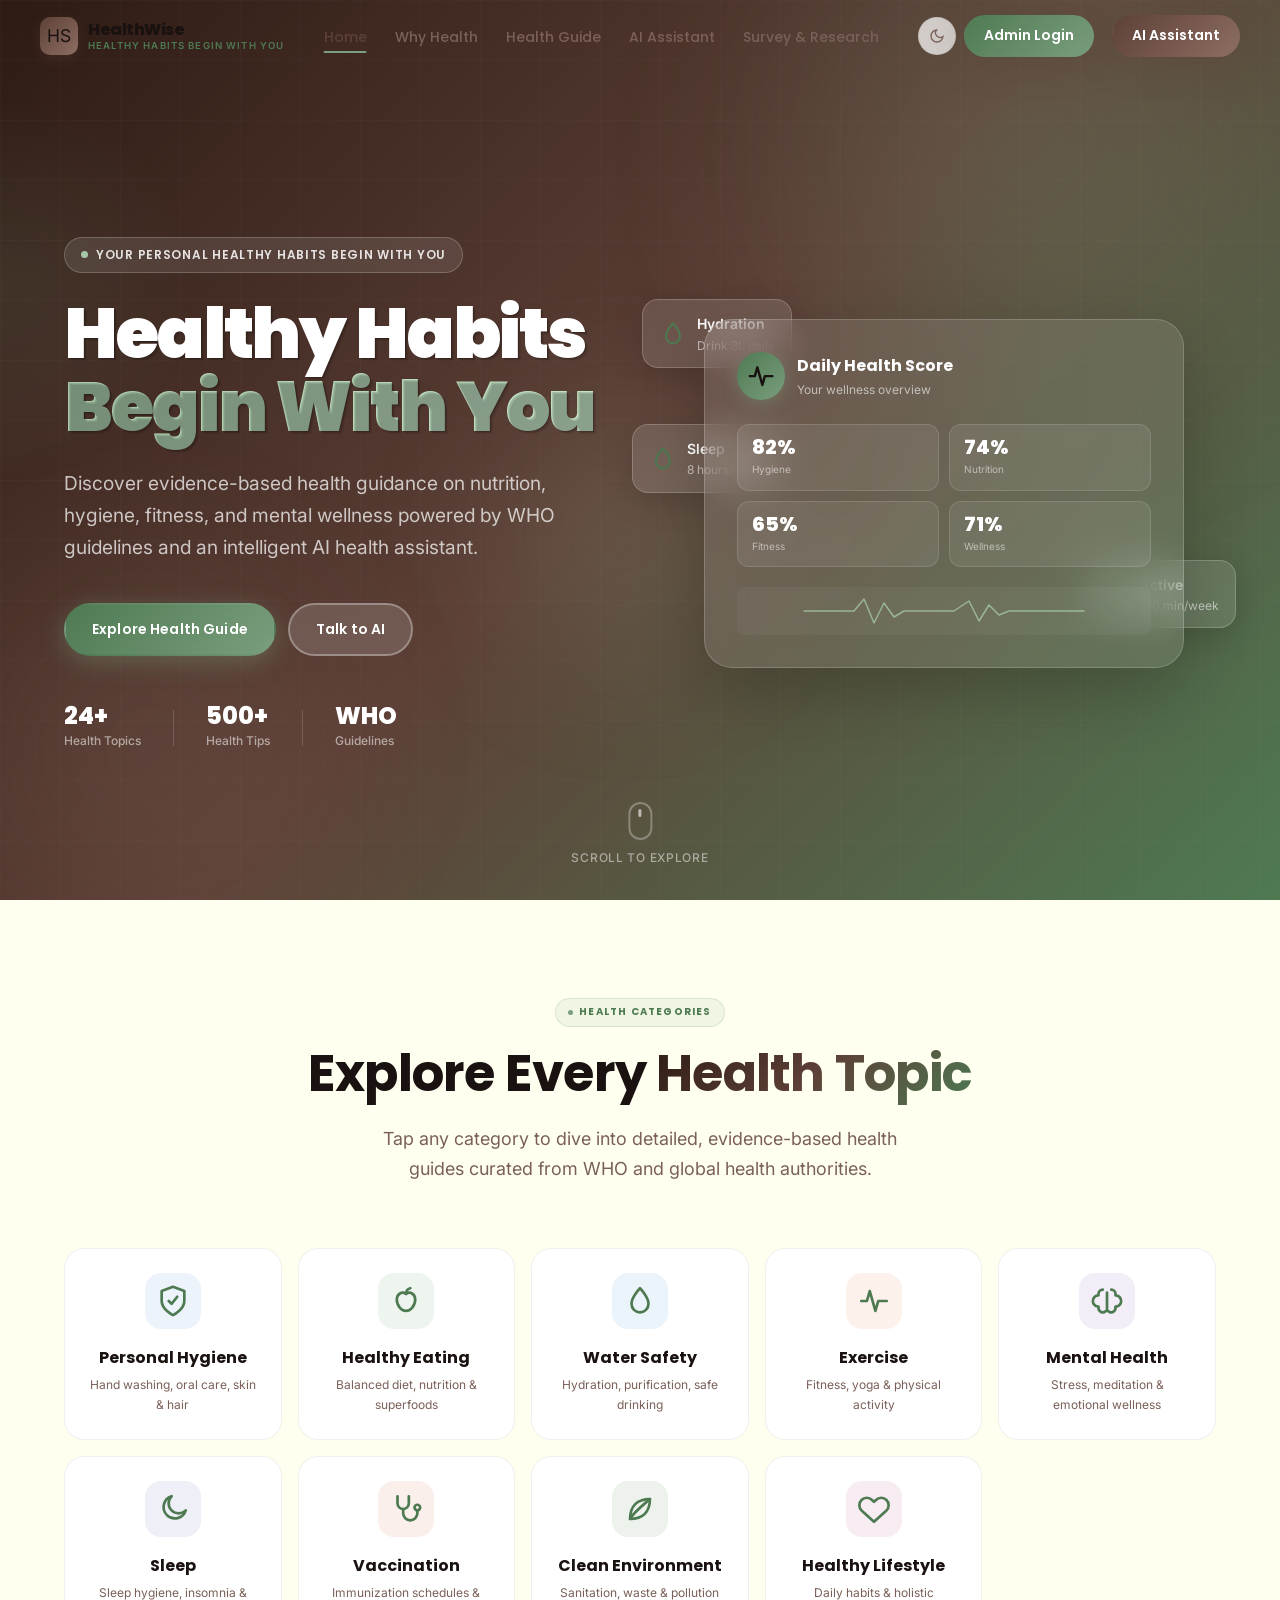
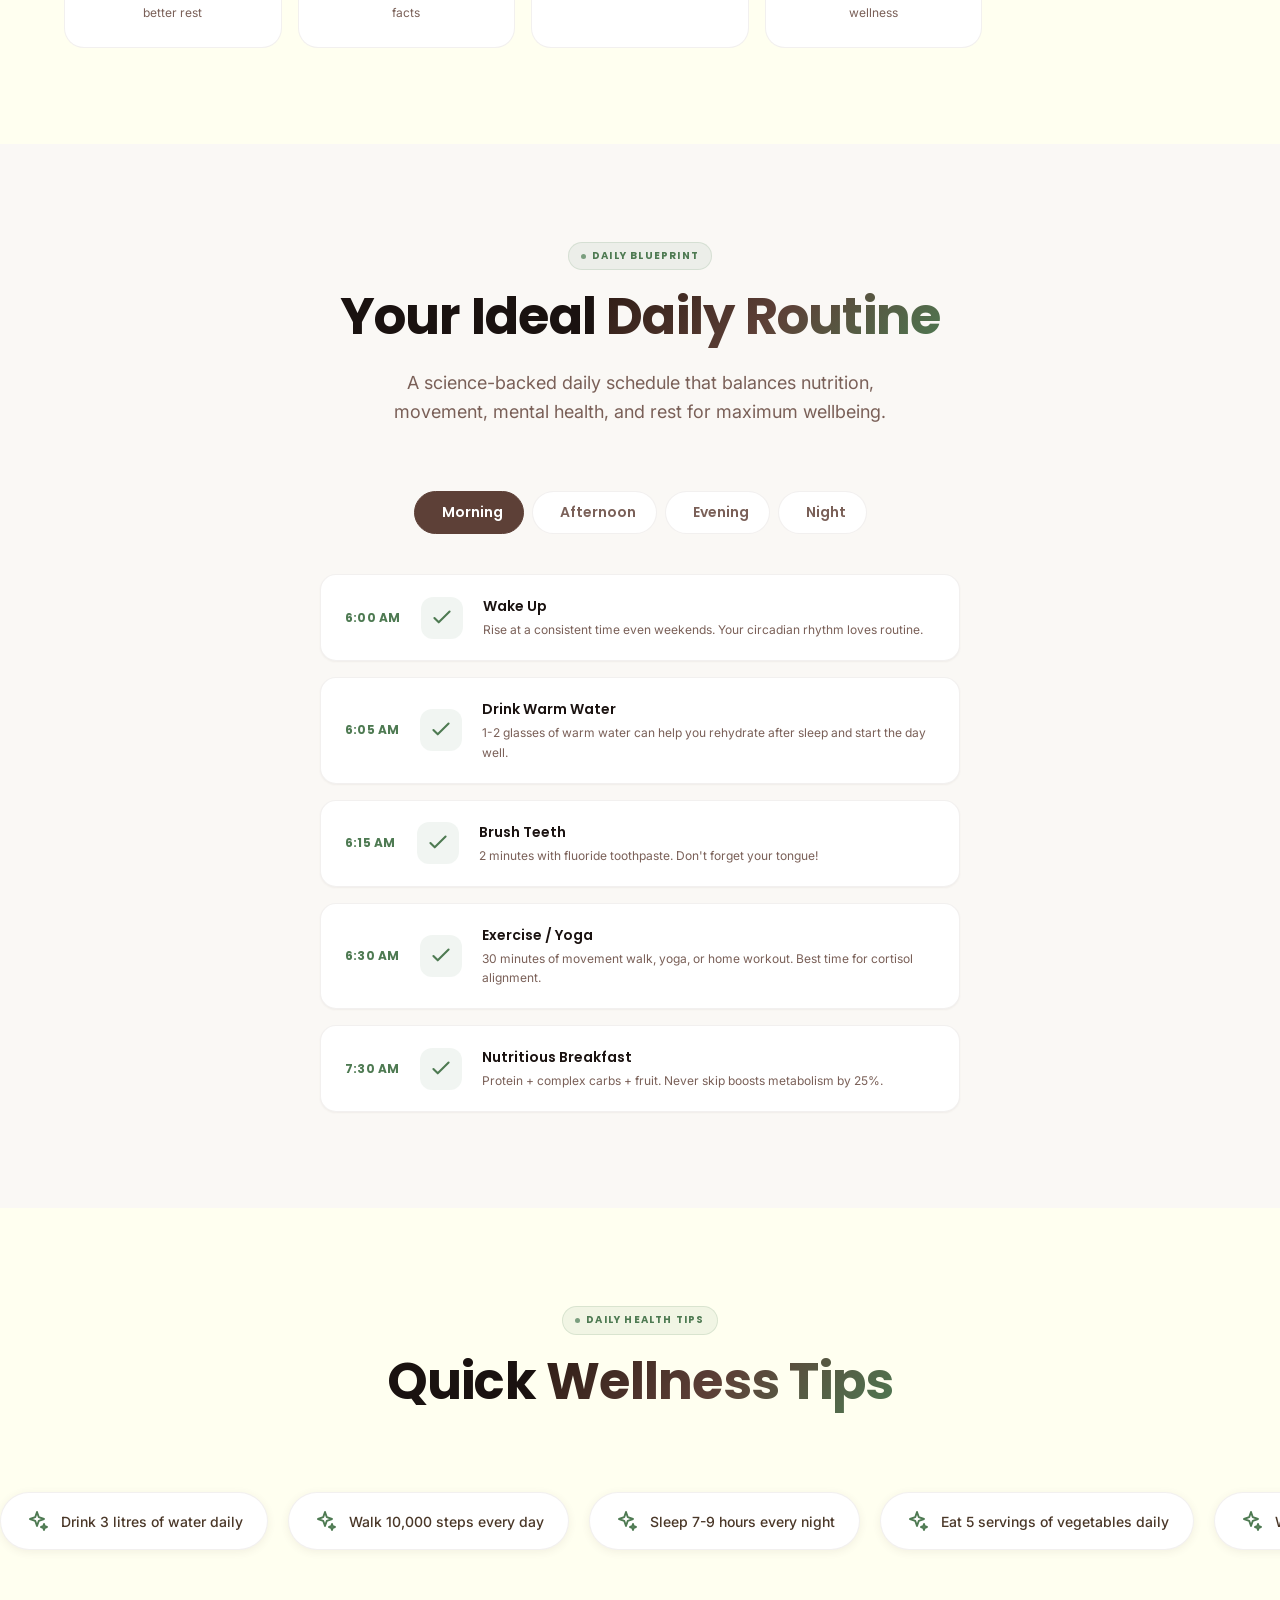
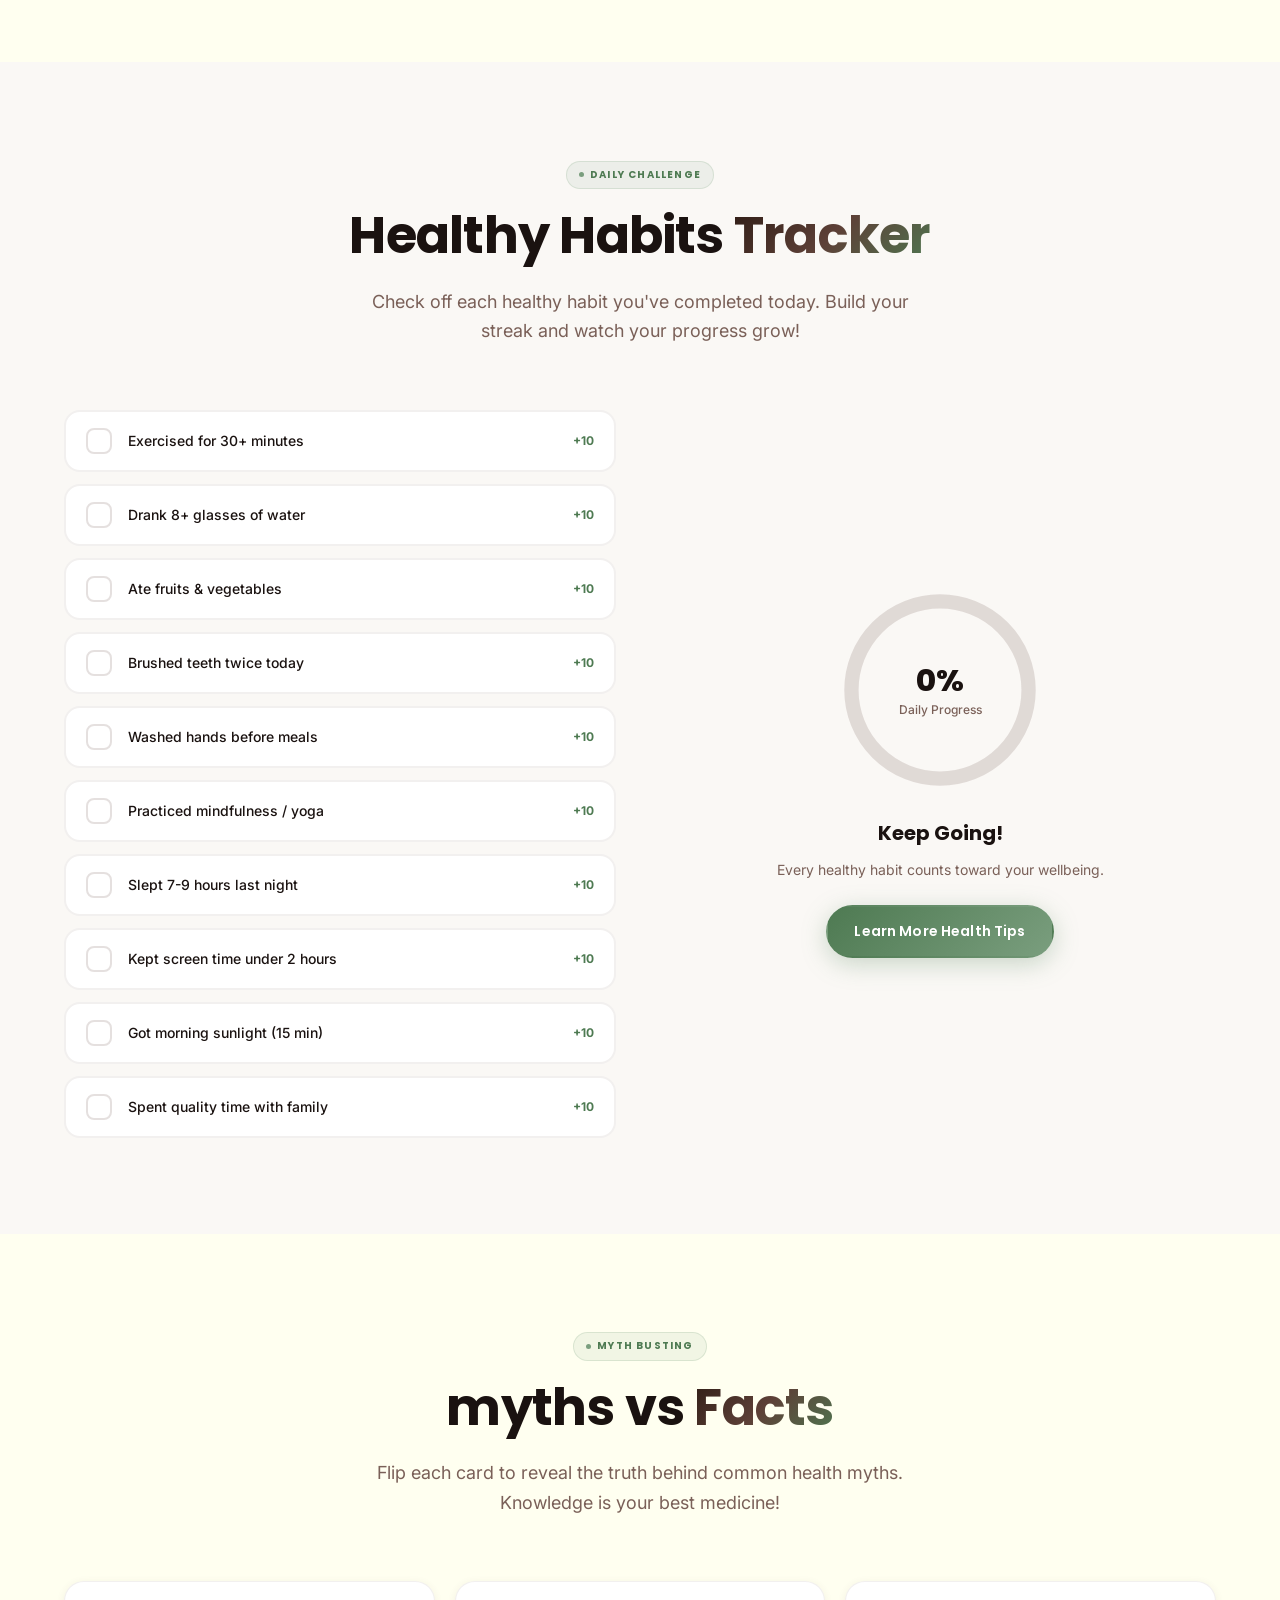
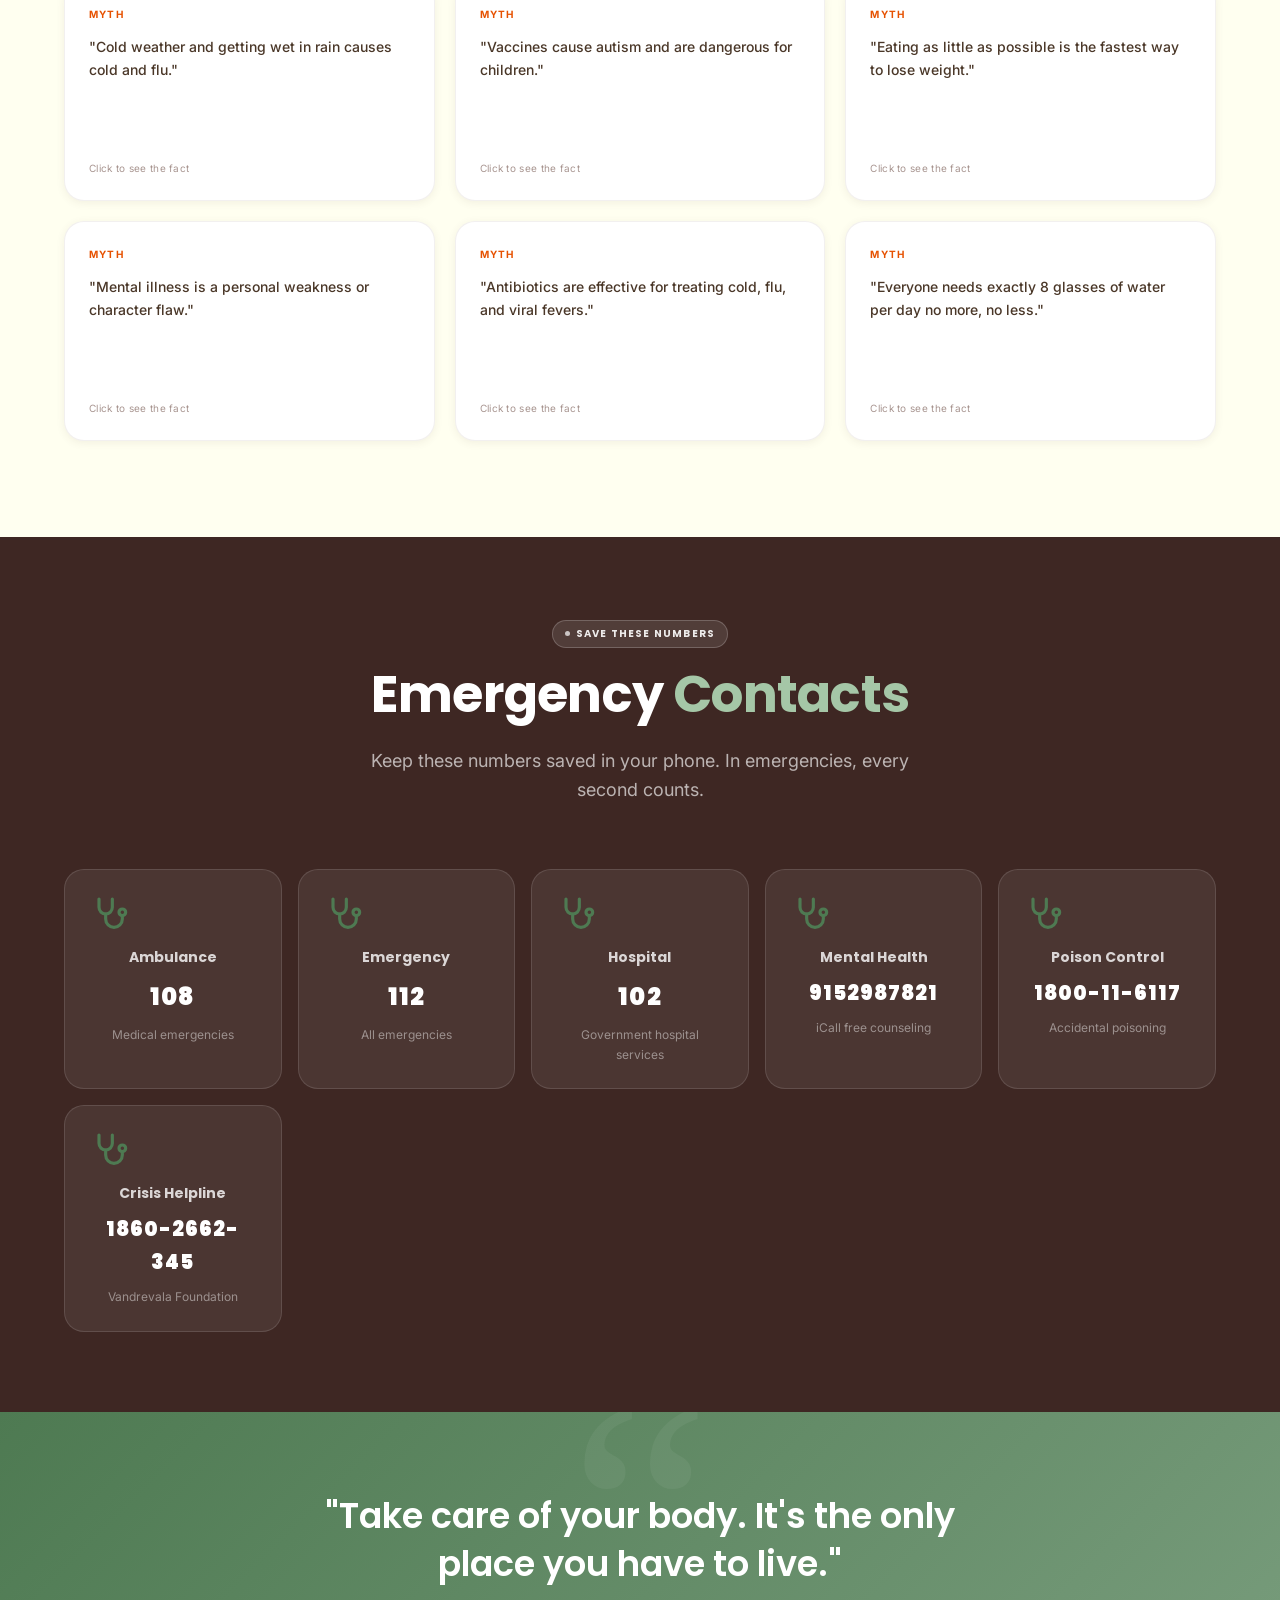
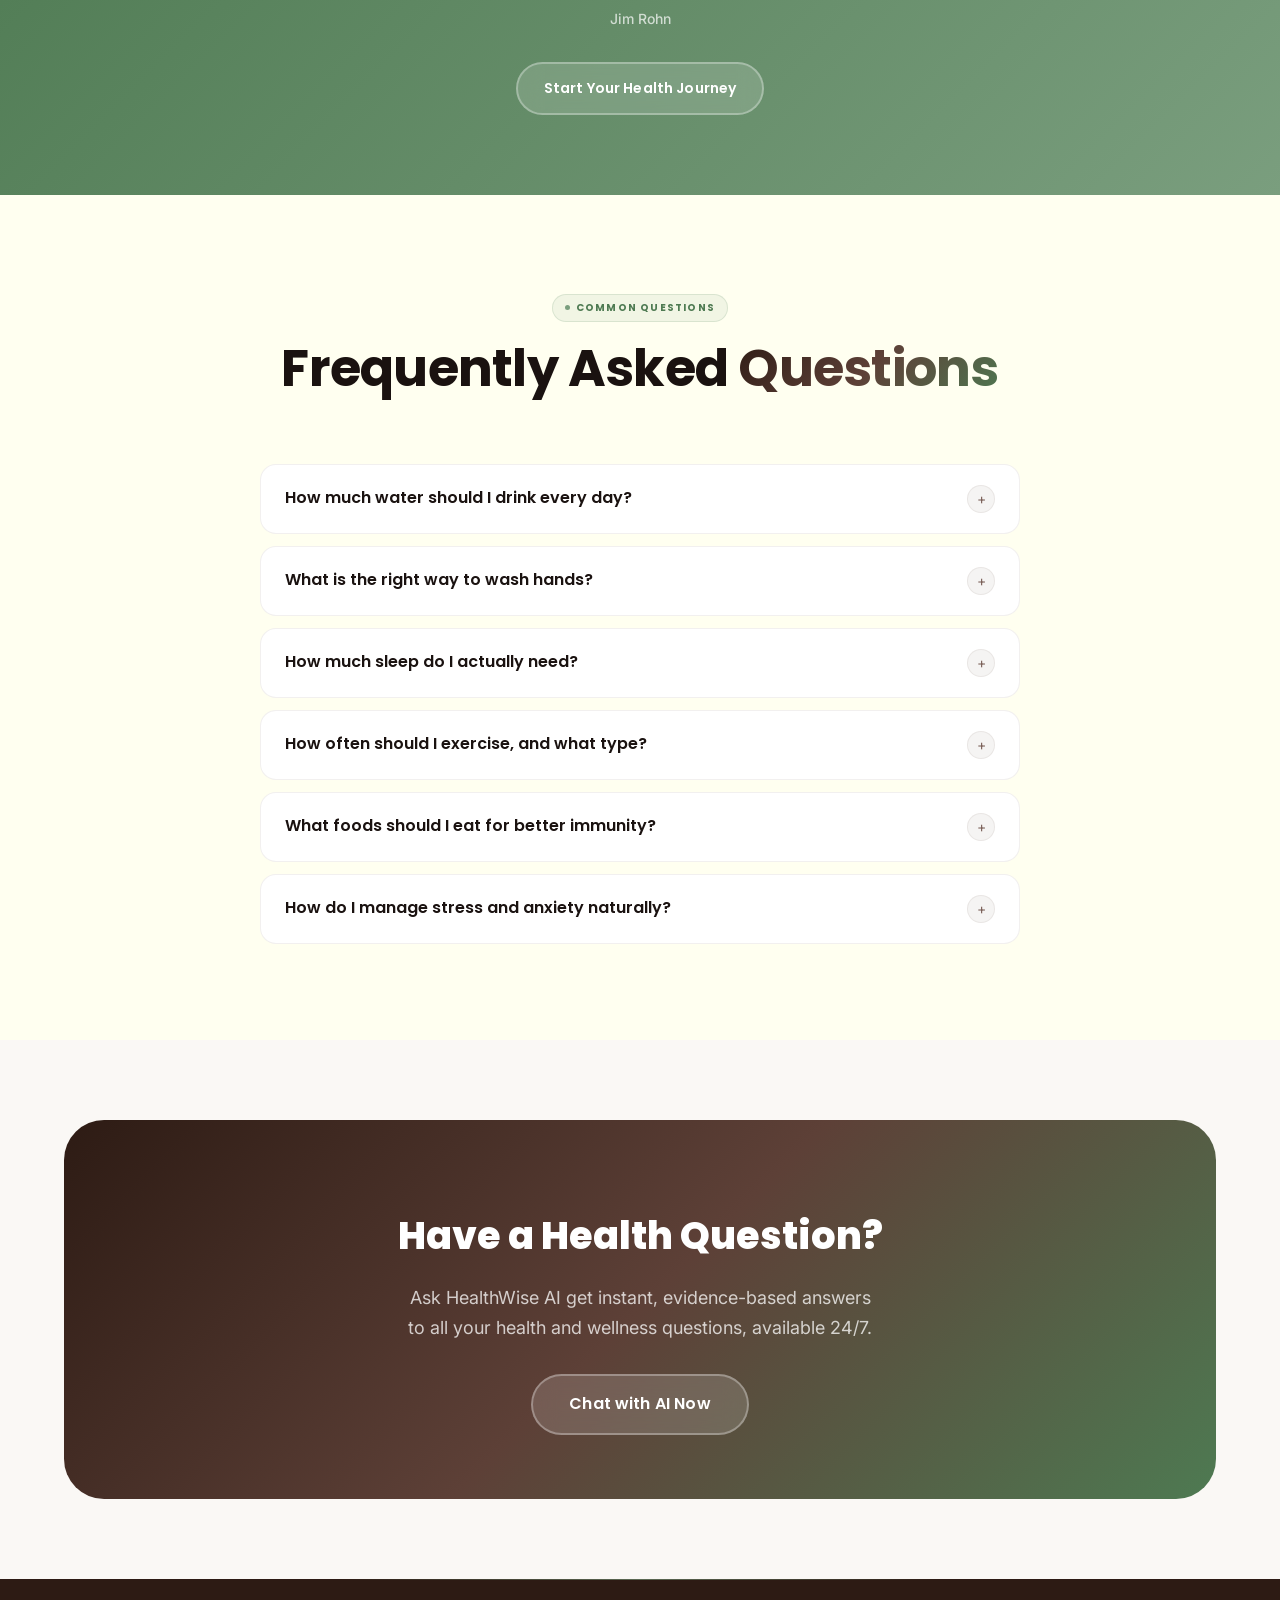
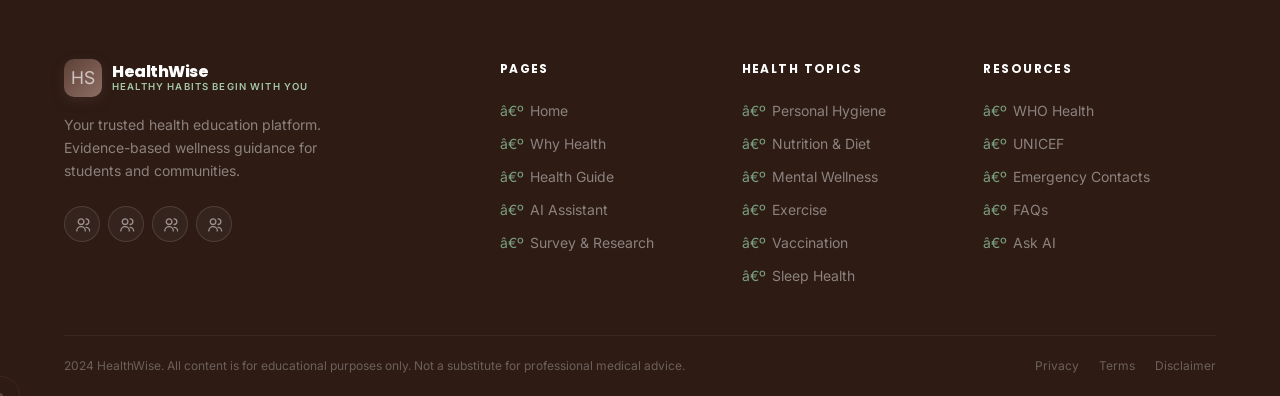
==== commit c6ae6d3d: "Add files via upload" ====
--- a/index.html
+++ b/index.html
@@ -1,4 +1,4 @@
-﻿<!DOCTYPE html>
+<!DOCTYPE html>
 <html lang="en" data-theme="light">
 <head>
  <meta charset="UTF-8"/>
@@ -75,12 +75,16 @@
  <li><a href="about.html" class="nav-link">Why Health</a></li>
  <li><a href="health.html" class="nav-link">Health Guide</a></li>
  <li><a href="assistant.html" class="nav-link">AI Assistant</a></li>
+ <li><a href="survey.html" class="nav-link">Survey & Research</a></li>
  </ul>
 
  <div class="nav-actions">
  <button class="nav-icon-btn" data-theme-toggle aria-label="Toggle dark mode" title="Toggle dark/light mode">
  
  </button>
+ <a href="survey.html#admin-dashboard" class="nav-cta-btn magnetic btn-magnetic" aria-label="Open admin dashboard" style="background: var(--g-accent); margin-right: 10px;">
+ Admin Login
+ </a>
  <a href="assistant.html" class="nav-cta-btn magnetic btn-magnetic" aria-label="Open AI Assistant">
  AI Assistant
  </a>
@@ -98,7 +102,11 @@
  <a href="about.html" class="drawer-link"> Why Health</a>
  <a href="health.html" class="drawer-link"> Health Guide</a>
  <a href="assistant.html" class="drawer-link"> AI Assistant</a>
- </div>
+ <a href="survey.html" class="drawer-link"> Survey & Research</a>
+ </div>
+ <a href="survey.html#admin-dashboard" class="btn btn-accent" style="display:flex;align-items:center;gap:8px;justify-content:center;margin-bottom:10px;">
+ Admin Login
+ </a>
  <a href="assistant.html" class="btn btn-solid" style="display:flex;align-items:center;gap:8px;justify-content:center;">
  Chat with AI Health Assistant
  </a>
@@ -354,7 +362,7 @@
  <div class="ri-icon"></div>
  <div class="ri-text">
  <div class="ri-title">Drink Warm Water</div>
- <div class="ri-desc">12 glasses of warm water kick-starts metabolism and flushes toxins.</div>
+ <div class="ri-desc">1-2 glasses of warm water can help you rehydrate after sleep and start the day well.</div>
  </div>
  </div>
  <div class="routine-item">
@@ -527,7 +535,7 @@
  <div class="tips-runner">
  <div class="tip-pill"><span class="tip-pill-icon"></span> Drink 3 litres of water daily</div>
  <div class="tip-pill"><span class="tip-pill-icon"></span> Walk 10,000 steps every day</div>
- <div class="tip-pill"><span class="tip-pill-icon"></span> Sleep 79 hours every night</div>
+ <div class="tip-pill"><span class="tip-pill-icon"></span> Sleep 7-9 hours every night</div>
  <div class="tip-pill"><span class="tip-pill-icon"></span> Eat 5 servings of vegetables daily</div>
  <div class="tip-pill"><span class="tip-pill-icon"></span> Wash hands for 20 seconds with soap</div>
  <div class="tip-pill"><span class="tip-pill-icon"></span> Meditate for 10 minutes daily</div>
@@ -544,7 +552,7 @@
  <!-- Duplicate for loop -->
  <div class="tip-pill"><span class="tip-pill-icon"></span> Drink 3 litres of water daily</div>
  <div class="tip-pill"><span class="tip-pill-icon"></span> Walk 10,000 steps every day</div>
- <div class="tip-pill"><span class="tip-pill-icon"></span> Sleep 79 hours every night</div>
+ <div class="tip-pill"><span class="tip-pill-icon"></span> Sleep 7-9 hours every night</div>
  <div class="tip-pill"><span class="tip-pill-icon"></span> Eat 5 servings of vegetables daily</div>
  <div class="tip-pill"><span class="tip-pill-icon"></span> Wash hands for 20 seconds with soap</div>
  <div class="tip-pill"><span class="tip-pill-icon"></span> Meditate for 10 minutes daily</div>
@@ -607,7 +615,7 @@
  </div>
  <div class="habit-item tilt" role="listitem" tabindex="0">
  <div class="habit-cb"><span class="habit-check" aria-hidden="true"></span></div>
- <span class="habit-label"> Slept 79 hours last night</span>
+ <span class="habit-label"> Slept 7-9 hours last night</span>
  <span class="habit-point">+10</span>
  </div>
  <div class="habit-item tilt" role="listitem" tabindex="0">
@@ -754,7 +762,7 @@
  </div>
  <div class="flip-back">
  <div class="flip-tag"> Fact</div>
- <p class="flip-text">Water needs vary by age, weight, activity, and climate. The best indicator is urine color pale yellow means good hydration. Adults generally need 2.53.5L daily.</p>
+ <p class="flip-text">Water needs vary by age, weight, activity, and climate. The best indicator is urine color; pale yellow often means good hydration. Adults generally need 2.5-3.5L daily.</p>
  </div>
  </div>
  </div>
@@ -862,7 +870,7 @@
  <div class="faq-toggle" aria-hidden="true">+</div>
  </div>
  <div class="faq-body" role="region">
- <div class="faq-body-inner">Adults generally need 2.53.5 litres (812 glasses) of water per day. However, needs vary by activity level, climate, and body weight. The best indicator is urine color pale yellow means you're well hydrated. Drink more during exercise, hot weather, or illness. Start with a glass of warm water first thing in the morning for maximum benefit.</div>
+ <div class="faq-body-inner">Adults generally need 2.5-3.5 litres (8-12 glasses) of water per day. However, needs vary by activity level, climate, and body weight. The best indicator is urine color; pale yellow usually means you're well hydrated. Drink more during exercise, hot weather, or illness. Start with a glass of water first thing in the morning.</div>
  </div>
  </div>
 
@@ -882,7 +890,7 @@
  <div class="faq-toggle" aria-hidden="true">+</div>
  </div>
  <div class="faq-body" role="region">
- <div class="faq-body-inner">According to the National Sleep Foundation: adults need 79 hours, teenagers 810 hours, children 612 years need 912 hours. Consistency matters as much as duration sleeping at the same time every day (including weekends) optimizes your circadian rhythm. Sleep deprivation equivalent to drunk driving after just 1719 hours awake.</div>
+ <div class="faq-body-inner">According to the National Sleep Foundation: adults need 7-9 hours, teenagers 8-10 hours, and children ages 6-12 years need 9-12 hours. Consistency matters as much as duration; sleeping at the same time every day, including weekends, supports your circadian rhythm. Long periods without sleep can seriously impair alertness and reaction time.</div>
  </div>
  </div>
 
@@ -892,7 +900,7 @@
  <div class="faq-toggle" aria-hidden="true">+</div>
  </div>
  <div class="faq-body" role="region">
- <div class="faq-body-inner">WHO recommends at least 150300 minutes of moderate aerobic activity per week (like brisk walking, cycling) or 75150 minutes of vigorous activity. Add muscle-strengthening exercises 2 days/week. Even short 10-minute sessions count! If you're sedentary, start with 10-minute walks and gradually increase. Any movement is better than none.</div>
+ <div class="faq-body-inner">WHO recommends at least 150-300 minutes of moderate aerobic activity per week, like brisk walking or cycling, or 75-150 minutes of vigorous activity. Add muscle-strengthening exercises 2 days/week. Even short 10-minute sessions count. If you're sedentary, start with 10-minute walks and gradually increase. Any movement is better than none.</div>
  </div>
  </div>
 
@@ -973,6 +981,7 @@
  <a href="about.html" class="footer-link">Why Health</a>
  <a href="health.html" class="footer-link">Health Guide</a>
  <a href="assistant.html" class="footer-link">AI Assistant</a>
+ <a href="survey.html" class="footer-link">Survey & Research</a>
  </div>
  </div>
 
@@ -1025,4 +1034,3 @@
 
 
 
-
--- a/css/style.css
+++ b/css/style.css
@@ -1,4 +1,4 @@
-﻿/* ============================================================
+/* ============================================================
    HealthWise PREMIUM HEALTHCARE PLATFORM
    Master Stylesheet v2.0
    ============================================================ */
@@ -56,7 +56,11 @@
   --success:  #2E7D32;
   --warning:  #E65100;
   --error:    #C62828;
+  --danger:   #C62828;
   --info:     #1565C0;
+  --bg-main:  var(--bg);
+  --surface-alt: var(--surface-2);
+  --text-main: var(--text-primary);
 
   /* Glass */
   --glass-white:  rgba(255, 255, 255, 0.72);
@@ -650,6 +654,44 @@
   color: var(--text-secondary);
 }
 .btn-ghost:hover { background: var(--border); color: var(--primary); }
+
+.btn-danger {
+  background: linear-gradient(135deg, #C62828, #E57373);
+  color: var(--white);
+  box-shadow: 0 6px 24px rgba(198,40,40,0.28);
+}
+.btn-danger:hover { transform: translateY(-3px); box-shadow: 0 12px 36px rgba(198,40,40,0.36); }
+
+.card {
+  background: var(--surface);
+  border: 1px solid var(--border);
+  border-radius: var(--r-xl);
+  box-shadow: var(--shadow-sm);
+  color: var(--text-primary);
+}
+
+.glass-card {
+  background: var(--glass-white);
+  border: 1px solid var(--glass-border);
+  box-shadow: var(--glass-shadow);
+  backdrop-filter: blur(18px);
+}
+
+.bg-light { background: var(--surface-2) !important; }
+.bg-white { background: var(--white) !important; }
+.bg-primary { background: var(--primary) !important; }
+.bg-accent { background: var(--accent-dark) !important; }
+.text-primary { color: var(--primary) !important; }
+.text-accent { color: var(--accent-dark) !important; }
+.text-muted { color: var(--text-muted) !important; }
+.text-danger { color: var(--error) !important; }
+.text-success { color: var(--success) !important; }
+.text-warning { color: var(--warning) !important; }
+.border-primary { border-color: var(--primary) !important; }
+.border-danger { border-color: var(--error) !important; }
+.border-success { border-color: var(--success) !important; }
+.border-warning { border-color: var(--warning) !important; }
+.cursor-zoom { cursor: zoom-in; }
 
 /* Magnetic hover (applied via JS) */
 .btn-magnetic { transition: transform 0.2s cubic-bezier(0.4,0,0.2,1); }
@@ -2165,3 +2207,283 @@
 .premium-assistant { overflow-y: auto; }
 .assistant-premium-footer #back-top { position: static; width: auto; height: auto; opacity: 1; visibility: visible; transform: none; border-radius: 0; background: transparent; box-shadow: none; display: flex; color: rgba(255,255,255,0.45); padding: 0; }
 .assistant-premium-footer #back-top.show { transform: none; }
+
+/* ============================================================
+   SURVEY & RESEARCH PAGE
+   ============================================================ */
+
+/* Survey Stats */
+.survey-stats-grid { display: grid; grid-template-columns: repeat(auto-fit, minmax(220px, 1fr)); gap: var(--s-5); }
+.survey-stat-card { padding: var(--s-6) var(--s-4); text-align: center; }
+.survey-stat-value { font-family: var(--font-display); font-size: 3.5rem; font-weight: 800; color: var(--accent-dark); line-height: 1; margin-bottom: var(--s-2); }
+.survey-stat-label { font-size: var(--fs-sm); font-weight: 600; text-transform: uppercase; letter-spacing: var(--ls-wide); color: var(--text-secondary); }
+
+/* Gallery */
+.gallery-grid { display: grid; grid-template-columns: repeat(auto-fit, minmax(300px, 1fr)); gap: var(--s-6); }
+.survey-card-img { width: 100%; height: 200px; object-fit: cover; border-bottom: 1px solid var(--border); }
+.survey-card-body { padding: var(--s-5); }
+.survey-card-title { font-family: var(--font-display); font-size: var(--fs-lg); font-weight: 700; margin-bottom: var(--s-2); }
+.survey-card-meta { display: flex; align-items: center; gap: var(--s-2); color: var(--text-muted); font-size: var(--fs-sm); margin-bottom: var(--s-4); }
+
+/* Modal */
+.survey-modal { display: none; position: fixed; inset: 0; z-index: var(--z-modal); background: rgba(0,0,0,0.5); backdrop-filter: blur(4px); align-items: center; justify-content: center; padding: var(--s-4); }
+.survey-modal.active { display: flex; animation: fadeIn var(--t-fast); }
+.survey-modal-content { background: var(--surface); border-radius: var(--r-xl); width: 100%; max-width: 800px; max-height: 90vh; overflow-y: auto; box-shadow: var(--shadow-2xl); position: relative; animation: slideUp var(--t-base); }
+.survey-modal-header { padding: var(--s-5) var(--s-6); border-bottom: 1px solid var(--border); display: flex; justify-content: space-between; align-items: center; background: var(--surface-2); position: sticky; top: 0; z-index: 10; }
+.survey-modal-body { padding: var(--s-6); }
+.btn-close-modal { width: 36px; height: 36px; border-radius: 50%; background: var(--glass-brown); display: flex; align-items: center; justify-content: center; font-size: var(--fs-lg); cursor: pointer; border: none; color: var(--text-secondary); }
+.btn-close-modal:hover { background: var(--border); color: var(--error); }
+
+/* Modal Badges */
+.ans-badge { display: inline-block; padding: 4px 12px; border-radius: var(--r-full); font-size: var(--fs-xs); font-weight: 700; text-transform: uppercase; letter-spacing: var(--ls-wider); }
+.ans-yes { background: rgba(46, 125, 50, 0.15); color: #2E7D32; }
+.ans-no { background: rgba(198, 40, 40, 0.15); color: #C62828; }
+.ans-sometimes { background: rgba(21, 101, 192, 0.15); color: #1565C0; }
+.ans-na { background: rgba(158, 158, 158, 0.15); color: #757575; }
+
+/* Dashboard */
+.chart-card { padding: var(--s-5); height: 100%; min-height: 350px; display: flex; flex-direction: column; }
+.chart-container { flex: 1; position: relative; min-height: 250px; margin-top: var(--s-4); }
+
+/* Progress Bars */
+.qa-item { margin-bottom: var(--s-6); }
+.qa-question { font-weight: 600; margin-bottom: var(--s-3); font-size: var(--fs-lg); }
+.qa-bar-wrap { display: flex; align-items: center; gap: var(--s-3); margin-bottom: var(--s-2); font-size: var(--fs-sm); }
+.qa-bar-label { width: 80px; font-weight: 500; }
+.qa-bar-track { flex: 1; height: 8px; background: var(--surface-3); border-radius: var(--r-full); overflow: hidden; }
+.qa-bar-fill { height: 100%; border-radius: var(--r-full); transition: width 1s ease-out; width: 0; }
+.qa-bar-percent { width: 40px; text-align: right; font-weight: 600; }
+
+.fill-yes { background: var(--success); }
+.fill-no { background: var(--error); }
+.fill-sometimes { background: var(--info); }
+
+/* Timeline */
+.timeline { position: relative; max-width: 800px; margin: 0 auto; padding: var(--s-4) 0; }
+.timeline::before { content: ''; position: absolute; top: 0; bottom: 0; left: 50%; width: 2px; background: var(--border-strong); transform: translateX(-50%); }
+.timeline-item { position: relative; margin-bottom: var(--s-8); display: flex; justify-content: space-between; align-items: center; width: 100%; }
+.timeline-item:nth-child(even) { flex-direction: row-reverse; }
+.timeline-dot { position: absolute; left: 50%; width: 20px; height: 20px; background: var(--accent); border: 4px solid var(--surface); border-radius: 50%; transform: translateX(-50%); z-index: 1; box-shadow: var(--shadow-sm); }
+.timeline-content { width: calc(50% - 30px); padding: var(--s-5); background: var(--surface); border-radius: var(--r-xl); box-shadow: var(--shadow-sm); border: 1px solid var(--border); }
+.timeline-date { color: var(--accent-dark); font-weight: 700; font-size: var(--fs-sm); margin-bottom: var(--s-1); }
+.timeline-title { font-family: var(--font-display); font-size: var(--fs-lg); font-weight: 600; margin-bottom: var(--s-2); }
+
+@media (max-width: 768px) {
+  .timeline::before { left: 20px; }
+  .timeline-item, .timeline-item:nth-child(even) { flex-direction: column; align-items: flex-end; }
+  .timeline-dot { left: 20px; }
+  .timeline-content { width: calc(100% - 50px); }
+}
+
+/* Photo Gallery */
+.photo-gallery { display: grid; grid-template-columns: repeat(auto-fit, minmax(250px, 1fr)); gap: var(--s-4); }
+.photo-item { border-radius: var(--r-lg); overflow: hidden; aspect-ratio: 4/3; position: relative; cursor: pointer; }
+.photo-item img { width: 100%; height: 100%; object-fit: cover; transition: transform var(--t-slow); }
+.photo-item:hover img { transform: scale(1.05); }
+.photo-overlay { position: absolute; inset: 0; background: rgba(0,0,0,0.4); display: flex; align-items: flex-end; padding: var(--s-4); opacity: 0; transition: opacity var(--t-base); }
+.photo-item:hover .photo-overlay { opacity: 1; }
+.photo-caption { color: var(--white); font-weight: 600; }
+
+/* =========================================
+   SURVEY SPA DASHBOARD & ADMIN STYLES
+   ========================================= */
+
+/* Masonry Grid */
+.masonry-grid {
+  column-count: 1;
+  column-gap: 1.5rem;
+}
+@media (min-width: 768px) { .masonry-grid { column-count: 2; } }
+@media (min-width: 992px) { .masonry-grid { column-count: 3; } }
+.masonry-item {
+  break-inside: avoid;
+  margin-bottom: 1.5rem;
+}
+
+/* Lightbox */
+.lightbox-overlay {
+  position: fixed;
+  top: 0; left: 0; width: 100%; height: 100%;
+  background: rgba(0,0,0,0.9);
+  z-index: 2000;
+  display: flex;
+  align-items: center;
+  justify-content: center;
+  opacity: 0;
+  pointer-events: none;
+  transition: opacity 0.3s ease;
+}
+.lightbox-overlay.active {
+  opacity: 1;
+  pointer-events: all;
+}
+.lightbox-img {
+  max-width: 90%;
+  max-height: 90%;
+  border-radius: 12px;
+  box-shadow: 0 10px 40px rgba(0,0,0,0.5);
+  transform: scale(0.95);
+  transition: transform 0.3s ease;
+}
+.lightbox-overlay.active .lightbox-img { transform: scale(1); }
+.lightbox-close {
+  position: absolute;
+  top: 20px; right: 30px;
+  color: #fff; font-size: 2rem; cursor: pointer;
+  background: none; border: none;
+}
+
+/* Vertical Timeline */
+.timeline-vertical {
+  position: relative;
+  max-width: 800px;
+  margin: 0 auto;
+  padding: 2rem 0;
+}
+.timeline-vertical::before {
+  content: '';
+  position: absolute;
+  top: 0; left: 20px; height: 100%; width: 4px;
+  background: var(--g-accent);
+  border-radius: 4px;
+}
+@media (min-width: 768px) {
+  .timeline-vertical::before { left: 50%; transform: translateX(-50%); }
+}
+.timeline-v-item {
+  position: relative;
+  margin-bottom: 2rem;
+  width: 100%;
+  display: flex;
+  justify-content: flex-end;
+  padding-left: 50px;
+}
+@media (min-width: 768px) {
+  .timeline-v-item { width: 50%; padding-left: 0; padding-right: 40px; justify-content: flex-end; }
+  .timeline-v-item:nth-child(even) { margin-left: auto; padding-right: 0; padding-left: 40px; justify-content: flex-start; }
+}
+.timeline-v-dot {
+  position: absolute;
+  top: 0; left: 14px;
+  width: 16px; height: 16px;
+  border-radius: 50%;
+  background: var(--g-accent);
+  box-shadow: 0 0 0 4px var(--bg-main);
+  z-index: 2;
+}
+@media (min-width: 768px) {
+  .timeline-v-dot { left: 100%; transform: translateX(-50%); }
+  .timeline-v-item:nth-child(even) .timeline-v-dot { left: 0; }
+}
+.timeline-v-content {
+  background: var(--surface);
+  padding: 1.5rem;
+  border-radius: 12px;
+  box-shadow: var(--shadow-sm);
+  width: 100%;
+  max-width: 400px;
+}
+
+/* Admin Dashboard Elements */
+.admin-view-only { display: none; }
+.logged-in .admin-view-only { display: block; }
+.logged-in .guest-view-only { display: none; }
+
+.admin-dashboard-panel {
+  background: var(--surface);
+  border-radius: 16px;
+  padding: 2rem;
+  box-shadow: var(--shadow-md);
+  margin-top: 2rem;
+  border: 1px solid var(--border);
+}
+
+.search-bar-wrap {
+  position: relative;
+  max-width: 600px;
+  margin: 0 auto;
+}
+.search-bar-wrap input {
+  width: 100%;
+  padding: 1rem 1.5rem;
+  padding-left: 3rem;
+  border-radius: 50px;
+  border: 1px solid var(--border);
+  background: var(--surface);
+  font-family: inherit;
+  font-size: 1rem;
+  box-shadow: var(--shadow-sm);
+  transition: all 0.3s ease;
+}
+.search-bar-wrap input:focus {
+  outline: none;
+  border-color: var(--primary);
+  box-shadow: 0 0 0 4px rgba(78, 122, 82, 0.1);
+}
+.search-bar-wrap i {
+  position: absolute;
+  top: 50%; left: 1.2rem;
+  transform: translateY(-50%);
+  color: var(--text-muted);
+}
+.search-filter-tags {
+  display: flex;
+  gap: 0.5rem;
+  flex-wrap: wrap;
+  justify-content: center;
+  margin-top: 1rem;
+}
+.filter-tag {
+  background: var(--surface-alt);
+  border: 1px solid var(--border);
+  padding: 0.4rem 1rem;
+  border-radius: 50px;
+  font-size: 0.85rem;
+  cursor: pointer;
+  transition: all 0.2s ease;
+}
+.filter-tag.active, .filter-tag:hover {
+  background: var(--primary);
+  color: #fff;
+  border-color: var(--primary);
+}
+
+/* Admin Login Modal */
+.admin-login-modal {
+  position: fixed;
+  top: 0; left: 0; width: 100%; height: 100%;
+  background: rgba(0,0,0,0.6);
+  z-index: 1000;
+  display: flex;
+  align-items: center;
+  justify-content: center;
+  opacity: 0;
+  pointer-events: none;
+  transition: opacity 0.3s ease;
+}
+.admin-login-modal.active {
+  opacity: 1;
+  pointer-events: all;
+}
+.login-card {
+  background: var(--bg-main);
+  border-radius: 16px;
+  padding: 2.5rem;
+  width: 100%;
+  max-width: 400px;
+  box-shadow: var(--shadow-lg);
+  transform: translateY(20px);
+  transition: transform 0.3s ease;
+  position: relative;
+}
+.admin-login-modal.active .login-card { transform: translateY(0); }
+.login-input {
+  width: 100%;
+  padding: 0.8rem 1rem;
+  border-radius: 8px;
+  border: 1px solid var(--border);
+  background: var(--surface);
+  margin-bottom: 1rem;
+  font-family: inherit;
+}
+.login-error { color: var(--danger); font-size: 0.85rem; display: none; margin-bottom: 1rem; text-align: center;}
